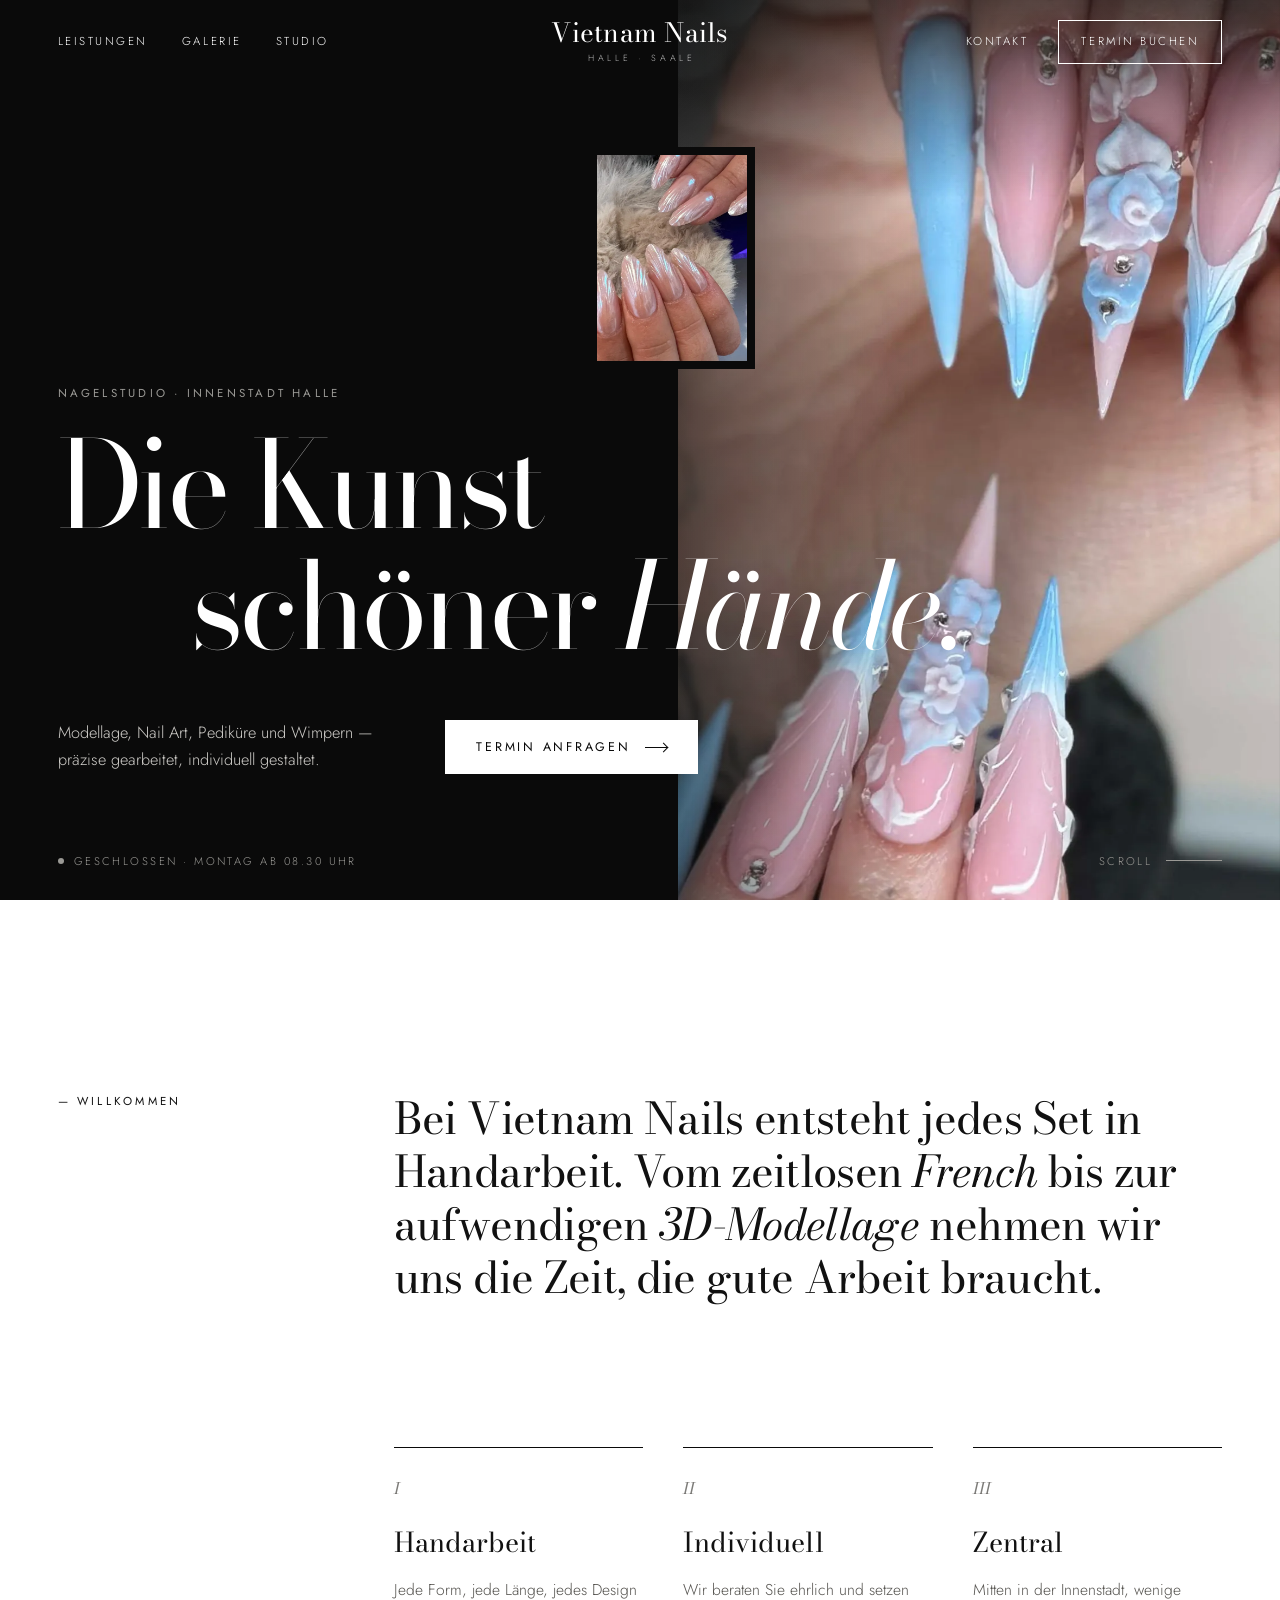
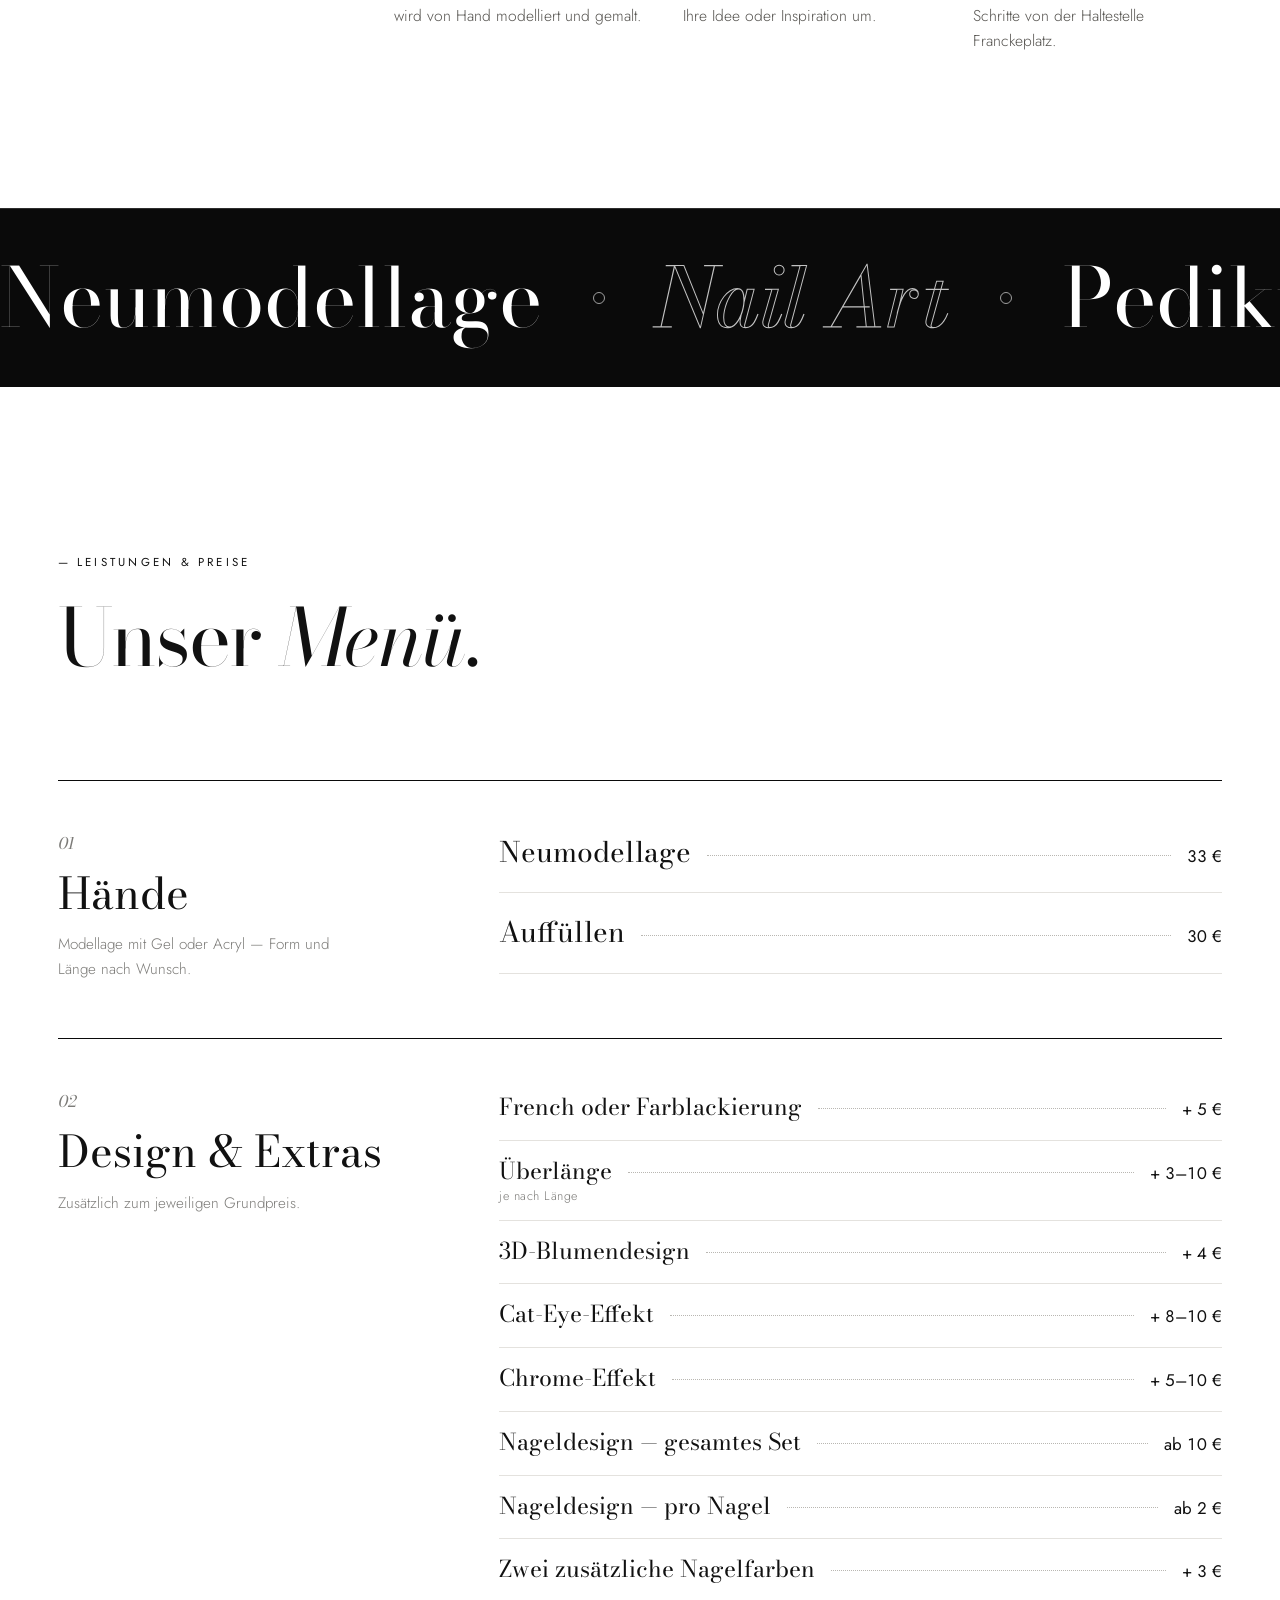
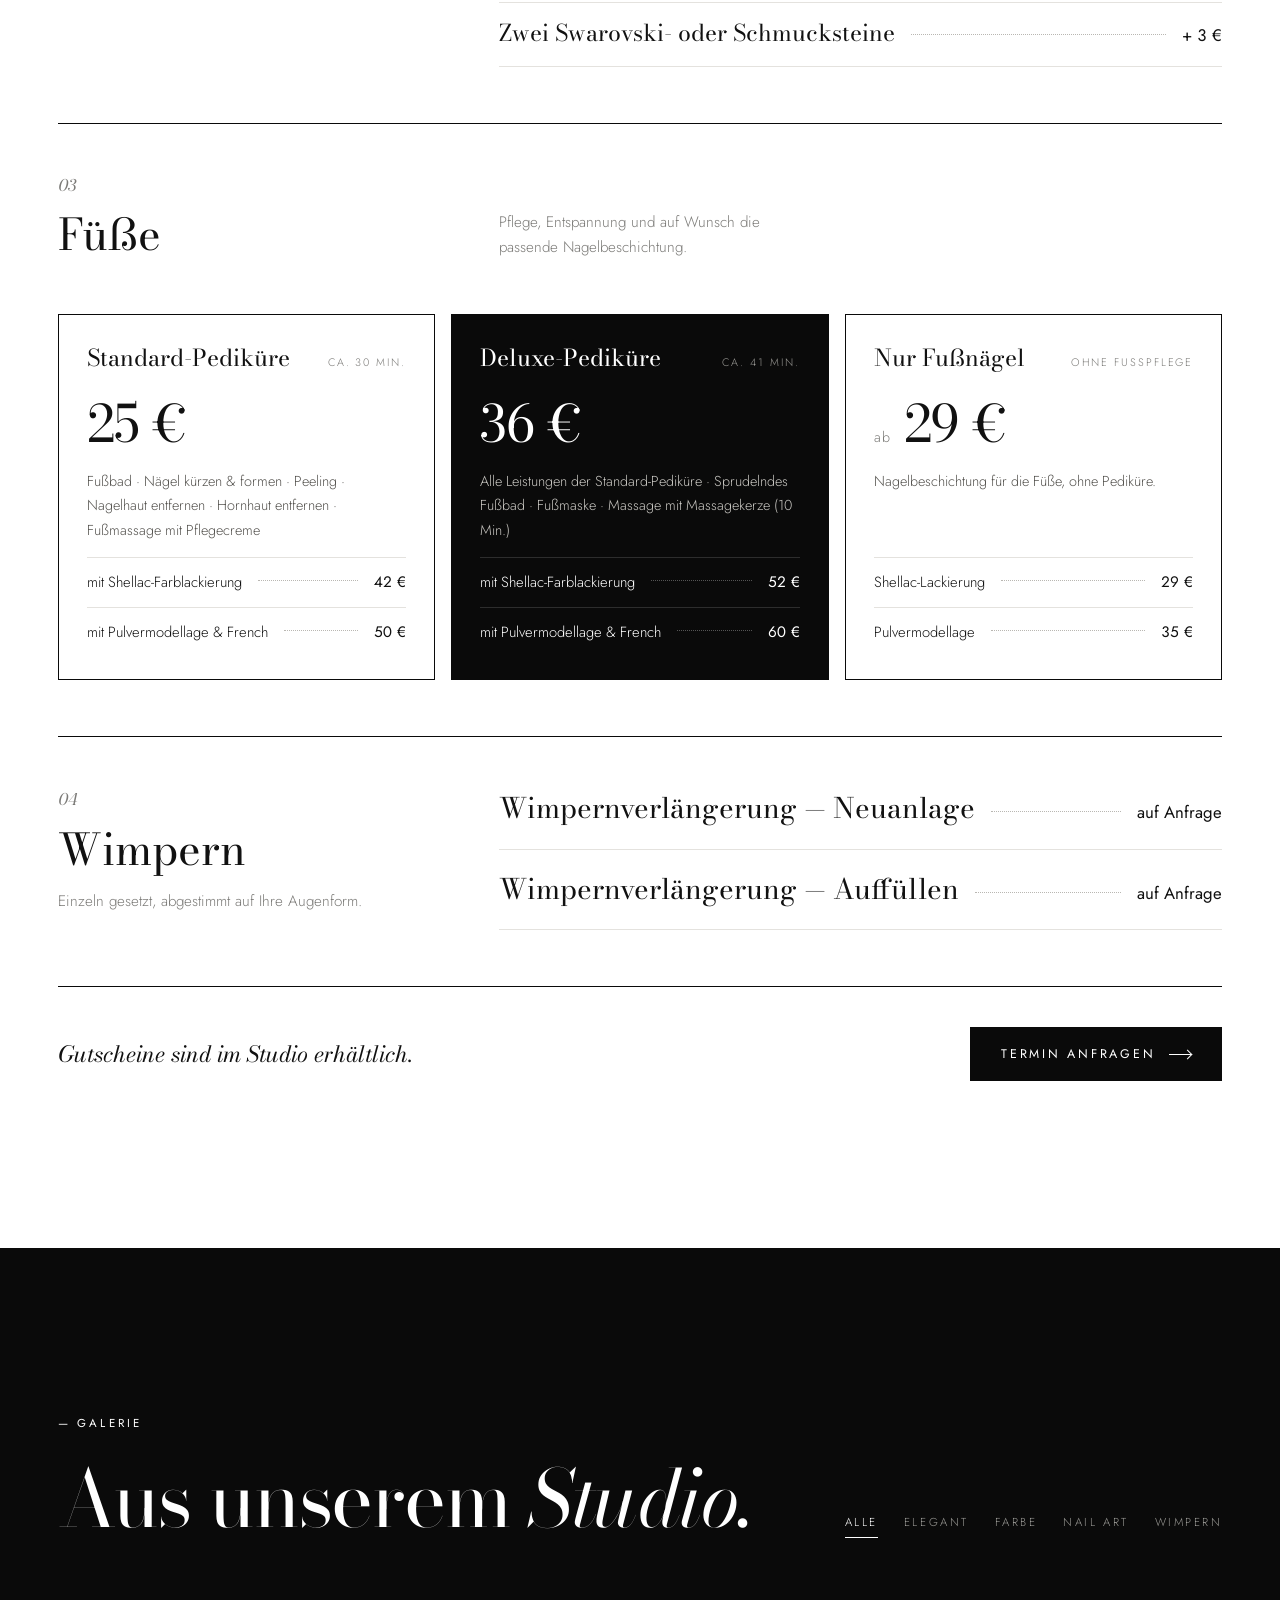
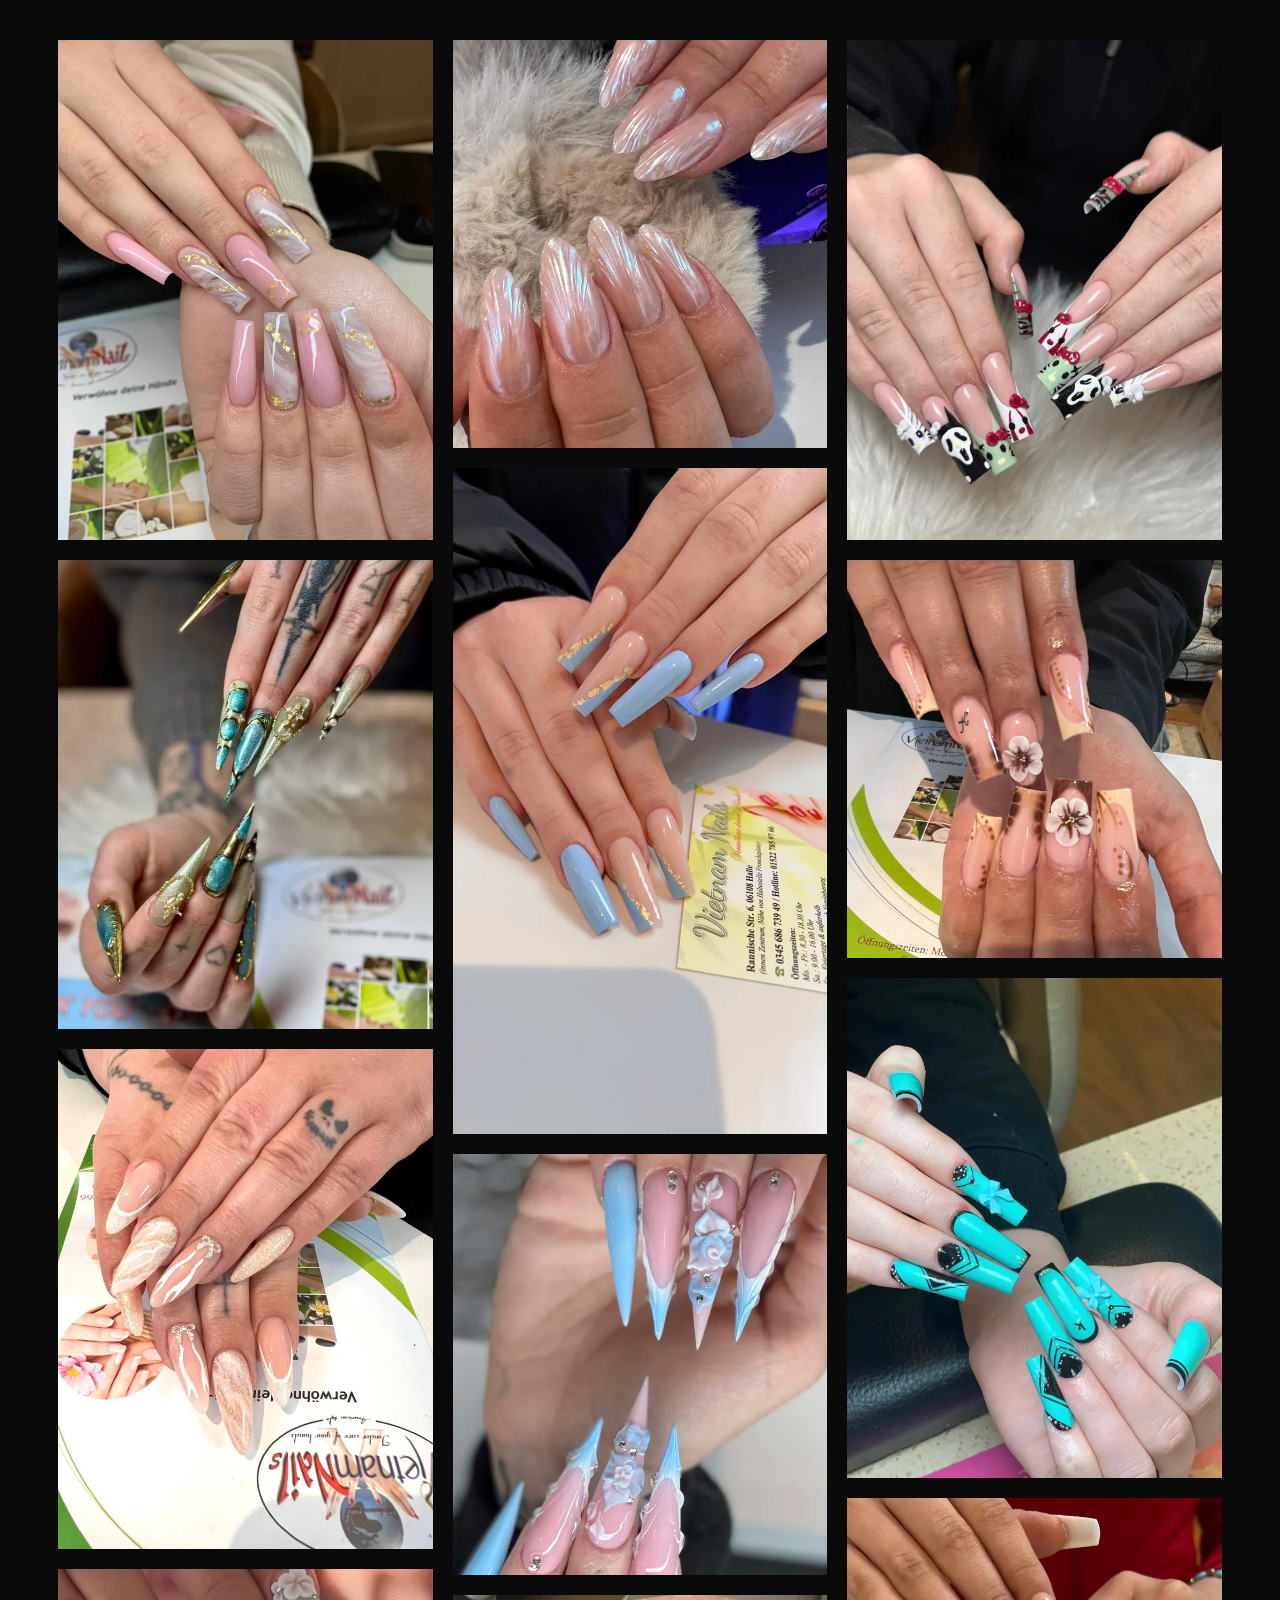
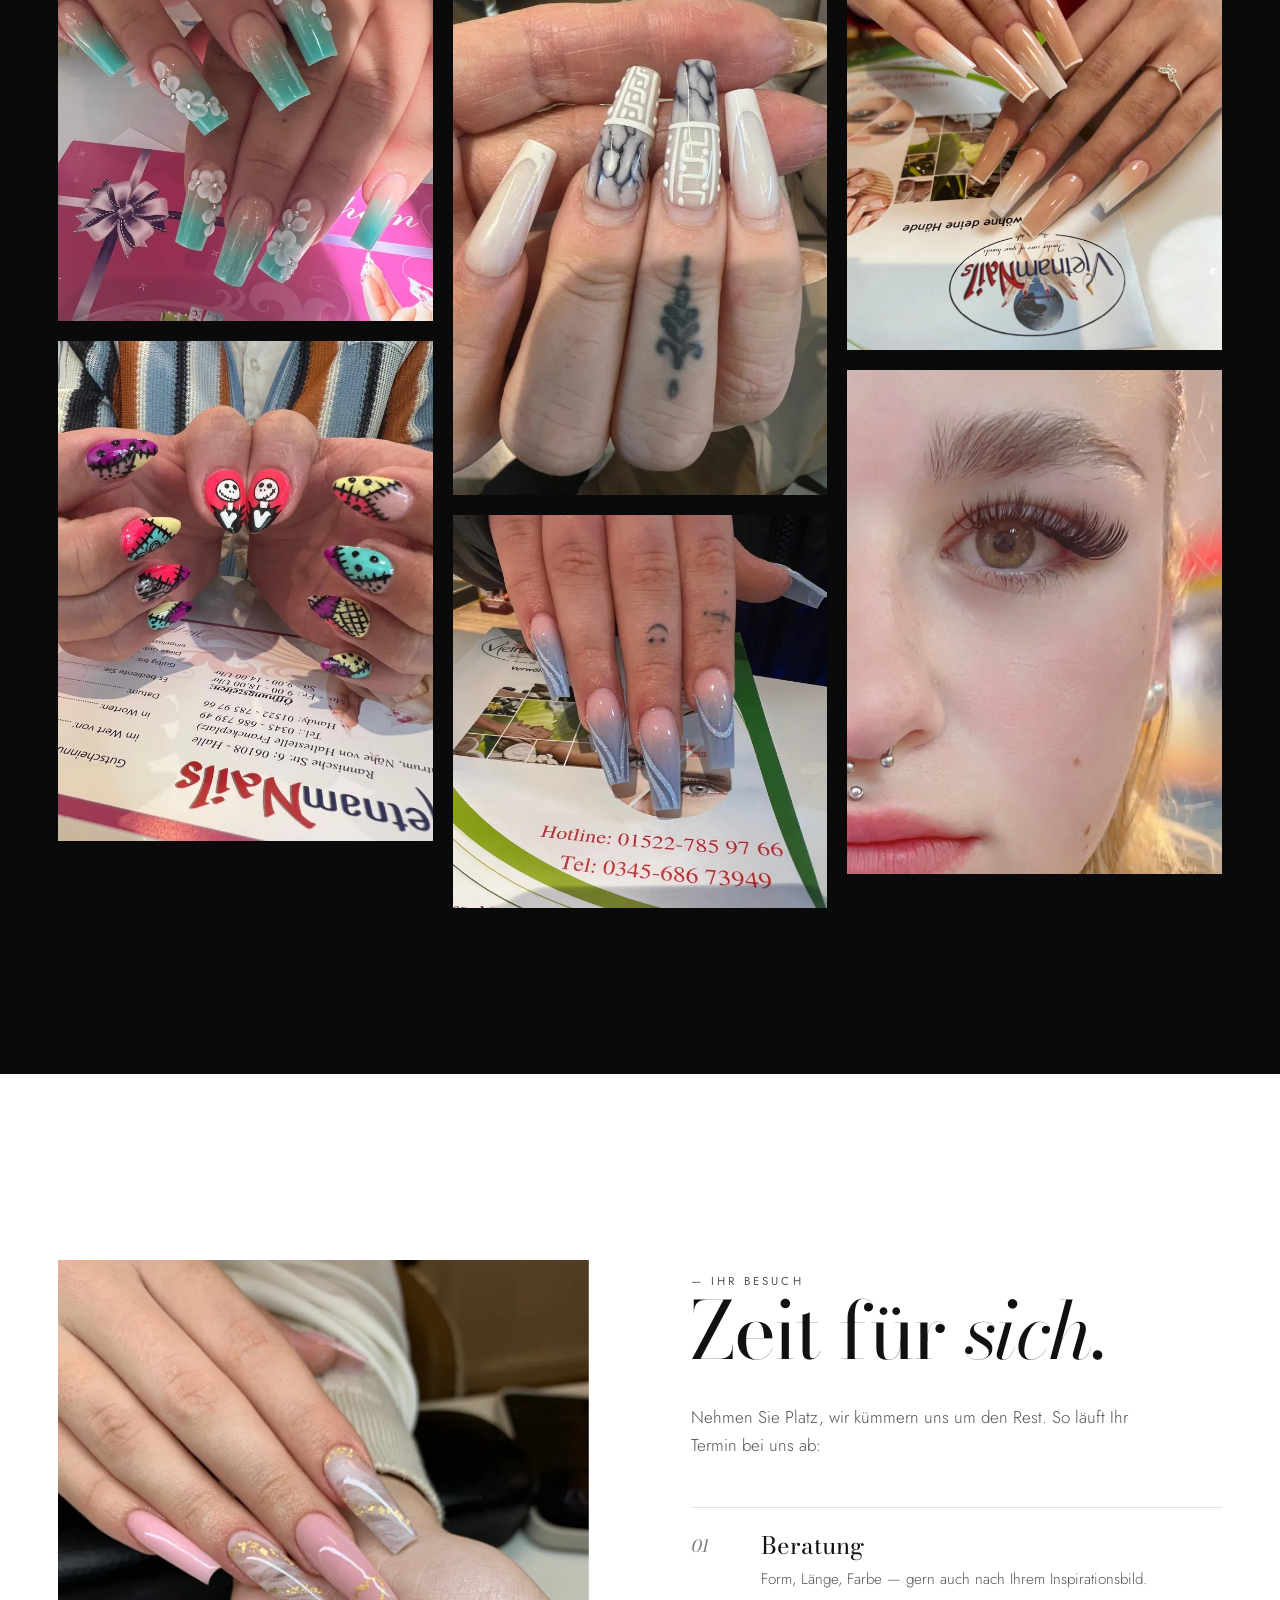
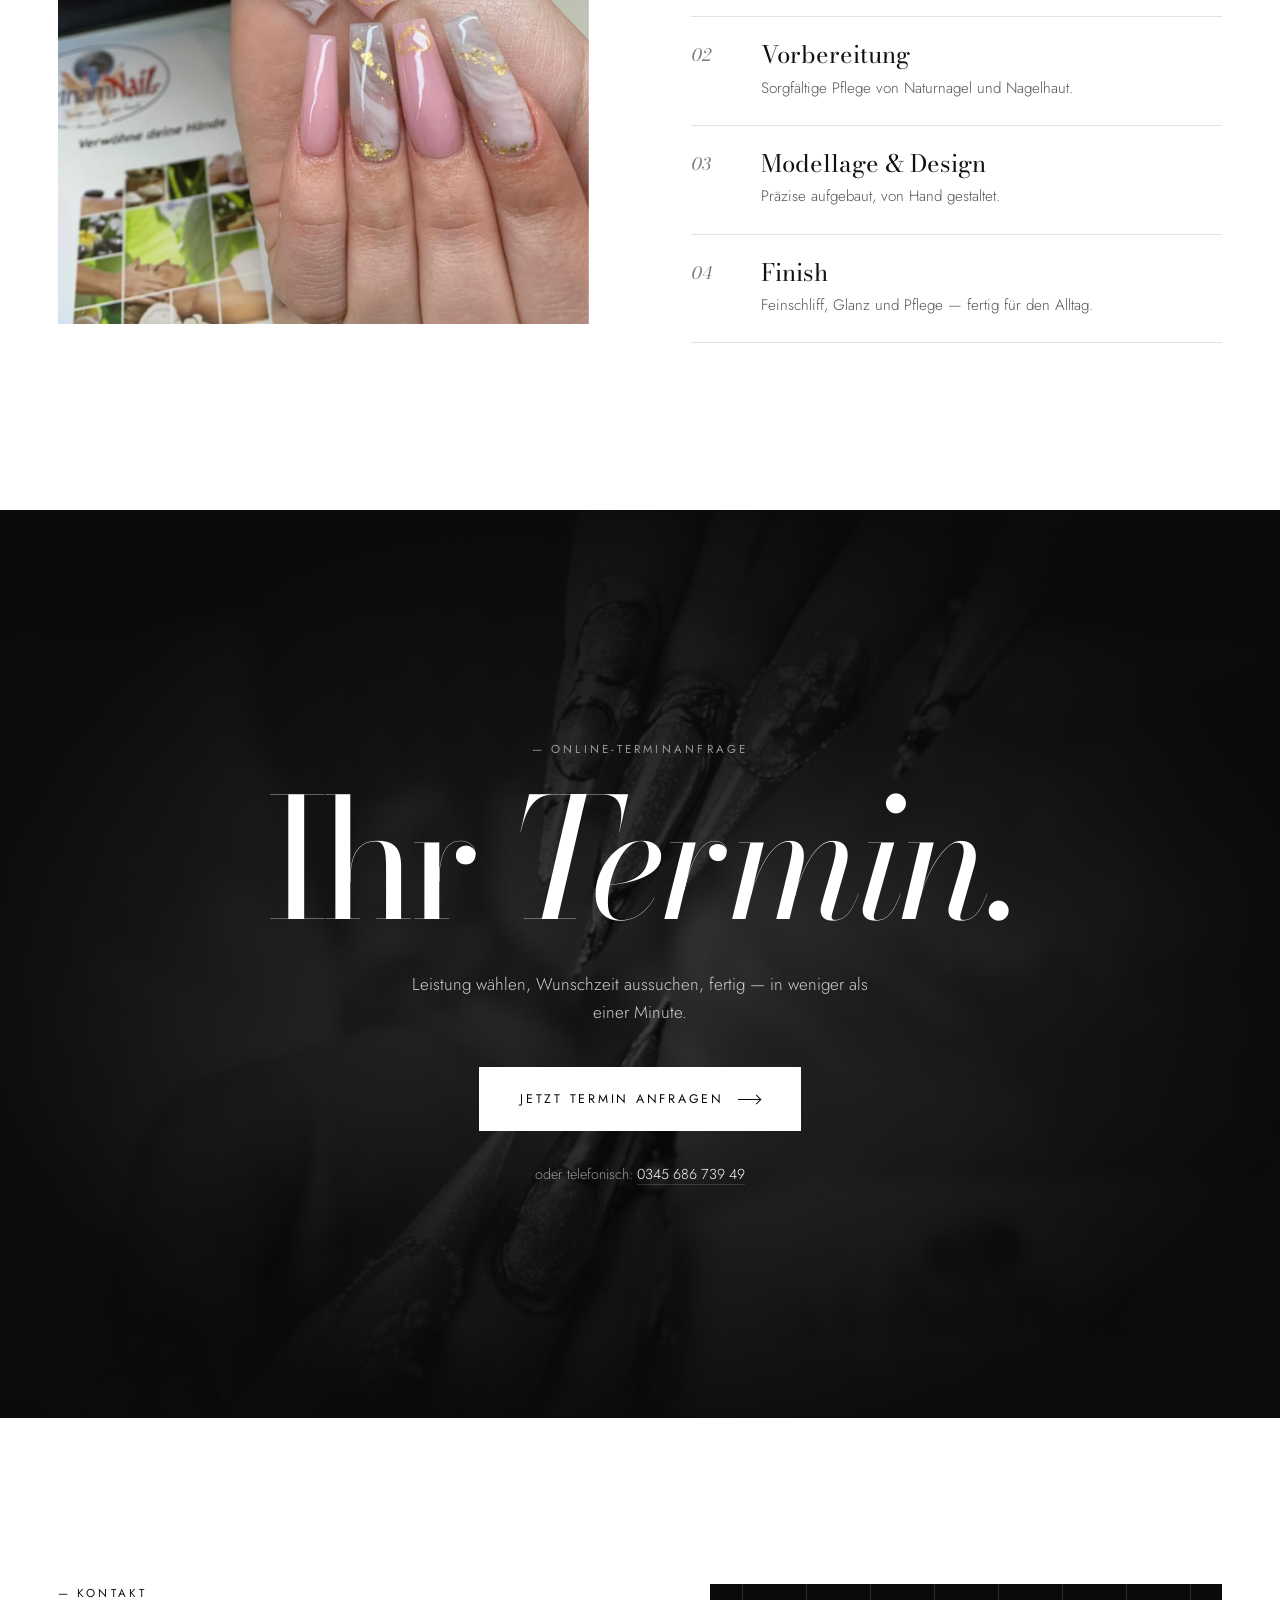
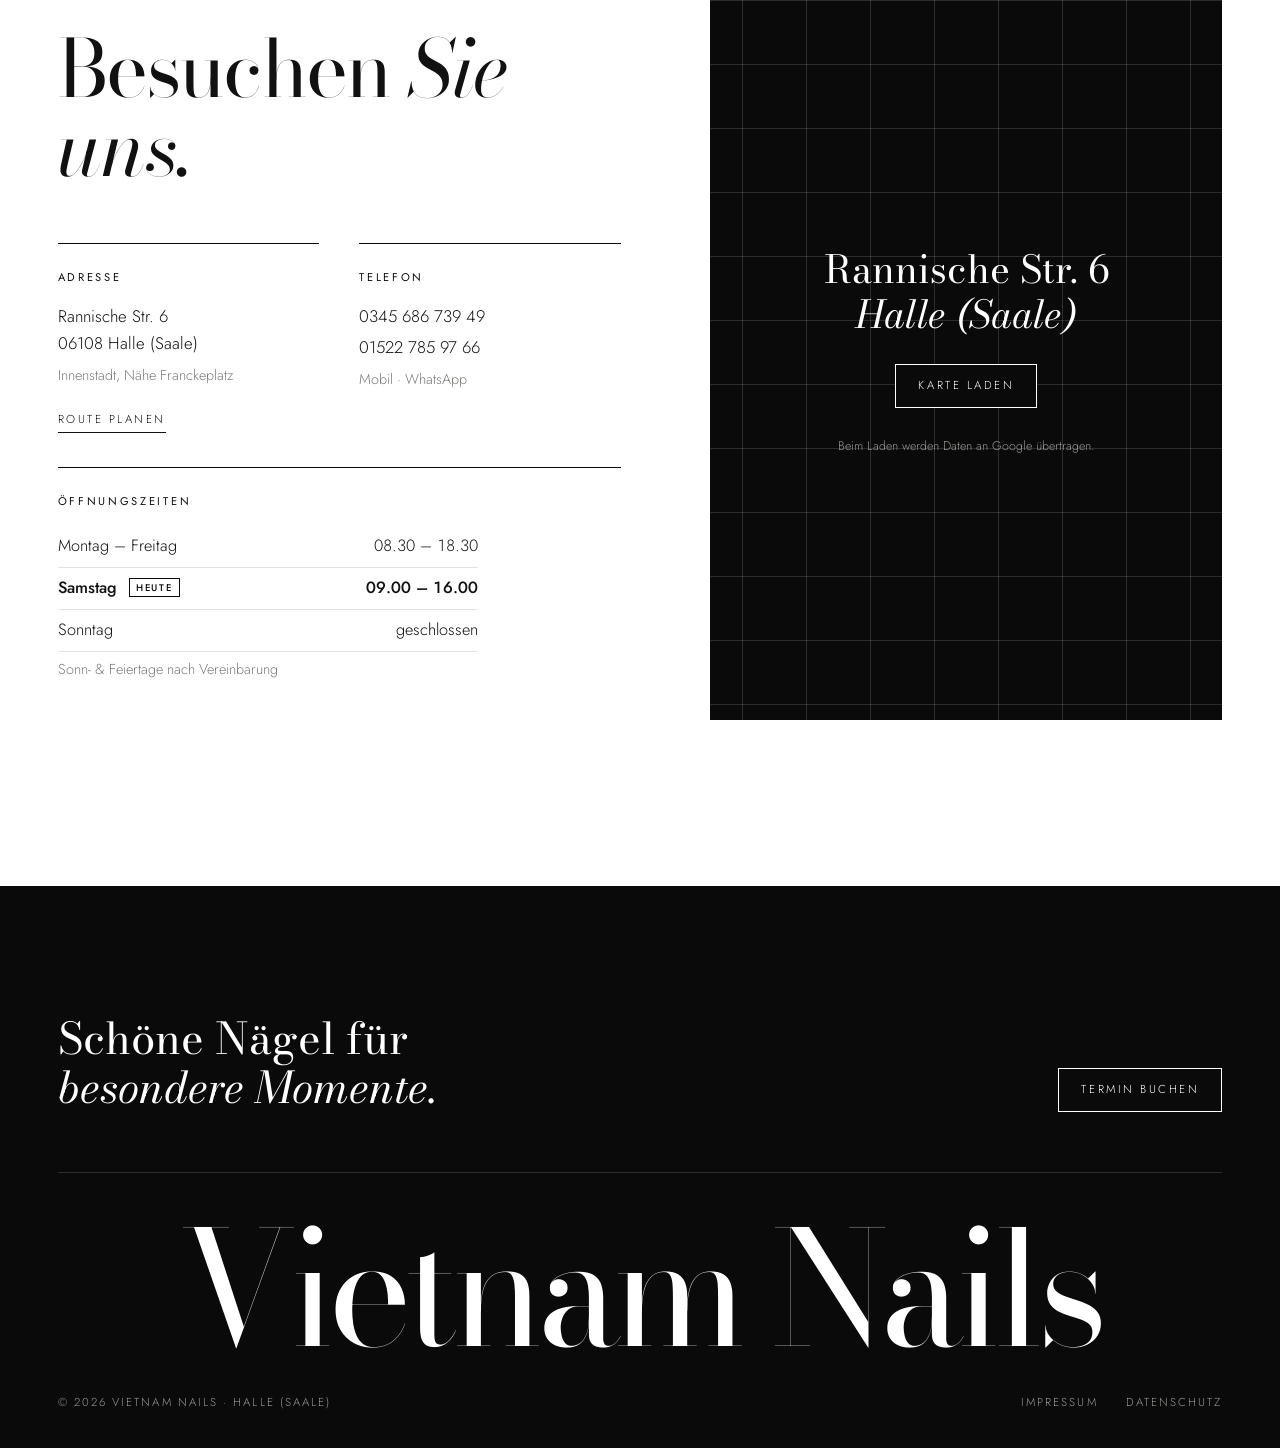
==== index.html @ d67168f1 "Neues Schwarz-Weiß-Design und Buchungssystem in vier Schritten - Editoriales Layout mit Bodoni Moda " ====
<!doctype html>
<html lang="de">
<head>
  <meta charset="utf-8">
  <meta name="viewport" content="width=device-width, initial-scale=1, viewport-fit=cover">
  <title>Vietnam Nails · Nagelstudio Halle (Saale)</title>
  <meta name="description" content="Nageldesign, Pediküre und Wimpern in der Innenstadt von Halle (Saale). Rannische Str. 6. Termin bequem online anfragen.">
  <meta name="theme-color" content="#0a0a0a">
  <link rel="icon" href="assets/img/favicon.svg" type="image/svg+xml">

  <meta property="og:type" content="website">
  <meta property="og:title" content="Vietnam Nails · Halle (Saale)">
  <meta property="og:description" content="Nageldesign, Pediküre & Wimpern in der Innenstadt von Halle. Termin online anfragen.">
  <meta property="og:image" content="assets/img/gallery/rosa-marmor-gold.webp">

  <link rel="preconnect" href="https://fonts.googleapis.com">
  <link rel="preconnect" href="https://fonts.gstatic.com" crossorigin>
  <link href="https://fonts.googleapis.com/css2?family=Bodoni+Moda:ital,opsz,wght@0,6..96,400;0,6..96,500;1,6..96,400;1,6..96,500&family=Jost:wght@300;400;500&display=swap" rel="stylesheet">
  <link rel="stylesheet" href="assets/css/style.css">
  <script>document.documentElement.classList.add("js")</script>

  <script type="application/ld+json">
  {
    "@context": "https://schema.org",
    "@type": "NailSalon",
    "name": "Vietnam Nails",
    "image": "assets/img/gallery/rosa-marmor-gold.webp",
    "telephone": "+49 345 68673949",
    "address": { "@type": "PostalAddress", "streetAddress": "Rannische Str. 6", "postalCode": "06108", "addressLocality": "Halle (Saale)", "addressCountry": "DE" },
    "openingHoursSpecification": [
      { "@type": "OpeningHoursSpecification", "dayOfWeek": ["Monday","Tuesday","Wednesday","Thursday","Friday"], "opens": "08:30", "closes": "18:30" },
      { "@type": "OpeningHoursSpecification", "dayOfWeek": "Saturday", "opens": "09:00", "closes": "16:00" }
    ],
    "priceRange": "€€"
  }
  </script>
</head>
<body>

<a class="skip" href="#main">Zum Inhalt springen</a>

<!-- ============ HEADER ============ -->
<header class="hd" data-header>
  <div class="hd-inner">
    <nav class="hd-nav hd-left" aria-label="Hauptnavigation">
      <a href="#leistungen">Leistungen</a>
      <a href="#galerie">Galerie</a>
      <a href="#studio">Studio</a>
    </nav>
    <a href="#top" class="logo" aria-label="Vietnam Nails – zum Seitenanfang">
      <span class="logo-main">Vietnam Nails</span>
      <span class="logo-sub">Halle · Saale</span>
    </a>
    <div class="hd-right">
      <a href="#kontakt" class="hd-link">Kontakt</a>
      <button class="btn-line" data-book>Termin buchen</button>
    </div>
    <button class="burger" aria-label="Menü öffnen" aria-expanded="false" aria-controls="menu" data-burger>
      <span></span><span></span>
    </button>
  </div>
</header>

<div class="menu" id="menu" data-menu hidden>
  <nav class="menu-nav" aria-label="Mobile Navigation">
    <a href="#leistungen"><small>01</small>Leistungen</a>
    <a href="#galerie"><small>02</small>Galerie</a>
    <a href="#studio"><small>03</small>Studio</a>
    <a href="#kontakt"><small>04</small>Kontakt</a>
  </nav>
  <div class="menu-foot">
    <button class="btn-solid btn-invert" data-book>Termin buchen</button>
    <p>Rannische Str. 6 · 06108 Halle<br><a href="tel:+4934568673949">0345 686 739 49</a></p>
  </div>
</div>

<main id="main">

  <!-- ============ HERO ============ -->
  <section class="hero" id="top" data-theme="dark">
    <div class="hero-img">
      <img src="assets/img/gallery/stiletto-blau-rosen.webp" alt="" width="1400" height="1572" fetchpriority="high">
    </div>
    <div class="hero-side">
      <img src="assets/img/gallery/perlmutt-chrome-sm.webp" alt="" width="700" height="761">
    </div>

    <div class="hero-content">
      <p class="kicker reveal">Nagelstudio · Innenstadt Halle</p>
      <h1 class="hero-title">
        <span class="line"><span>Die Kunst</span></span>
        <span class="line"><span>schöner <em>Hände.</em></span></span>
      </h1>
      <div class="hero-bottom reveal">
        <p>Modellage, Nail Art, Pediküre und Wimpern — präzise gearbeitet, individuell gestaltet.</p>
        <button class="btn-solid btn-invert" data-book>Termin anfragen <i class="arr" aria-hidden="true"></i></button>
      </div>
    </div>

    <div class="hero-meta">
      <span data-open-status>Rannische Str. 6</span>
      <span class="scroll-cue" aria-hidden="true">Scroll</span>
    </div>
  </section>

  <!-- ============ INTRO ============ -->
  <section class="intro" data-theme="light">
    <div class="wrap intro-grid">
      <p class="label reveal">— Willkommen</p>
      <p class="intro-text reveal">Bei Vietnam Nails entsteht jedes Set in Handarbeit. Vom zeitlosen <em>French</em> bis zur aufwendigen <em>3D-Modellage</em> nehmen wir uns die Zeit, die gute Arbeit braucht.</p>
      <ul class="pillars">
        <li class="reveal"><span>I</span><h3>Handarbeit</h3><p>Jede Form, jede Länge, jedes Design wird von Hand modelliert und gemalt.</p></li>
        <li class="reveal"><span>II</span><h3>Individuell</h3><p>Wir beraten Sie ehrlich und setzen Ihre Idee oder Inspiration um.</p></li>
        <li class="reveal"><span>III</span><h3>Zentral</h3><p>Mitten in der Innenstadt, wenige Schritte von der Haltestelle Franckeplatz.</p></li>
      </ul>
    </div>
  </section>

  <!-- ============ MARQUEE ============ -->
  <div class="marquee" data-theme="dark" aria-hidden="true">
    <div class="marquee-track">
      <span>Neumodellage</span><b></b><span><em>Nail Art</em></span><b></b><span>Pediküre</span><b></b><span><em>Chrome</em></span><b></b><span>Wimpern</span><b></b><span><em>Cat-Eye</em></span><b></b>
      <span>Neumodellage</span><b></b><span><em>Nail Art</em></span><b></b><span>Pediküre</span><b></b><span><em>Chrome</em></span><b></b><span>Wimpern</span><b></b><span><em>Cat-Eye</em></span><b></b>
    </div>
  </div>

  <!-- ============ LEISTUNGEN ============ -->
  <section class="sec" id="leistungen" data-theme="light">
    <div class="wrap">
      <header class="sec-head">
        <p class="label reveal">— Leistungen &amp; Preise</p>
        <h2 class="reveal">Unser <em>Menü.</em></h2>
      </header>

      <!-- Hände -->
      <div class="menu-block">
        <div class="menu-cat reveal">
          <span class="menu-num">01</span>
          <h3>Hände</h3>
          <p>Modellage mit Gel oder Acryl — Form und Länge nach Wunsch.</p>
        </div>
        <ul class="svc" data-hover-list>
          <li class="reveal" data-img="rosa-marmor-gold"><span class="svc-name">Neumodellage</span><span class="svc-dots"></span><span class="svc-price">33 €</span></li>
          <li class="reveal" data-img="nude-weiss-ombre"><span class="svc-name">Auffüllen</span><span class="svc-dots"></span><span class="svc-price">30 €</span></li>
        </ul>
      </div>

      <div class="menu-block">
        <div class="menu-cat reveal">
          <span class="menu-num">02</span>
          <h3>Design &amp; Extras</h3>
          <p>Zusätzlich zum jeweiligen Grundpreis.</p>
        </div>
        <ul class="svc svc-compact" data-hover-list>
          <li class="reveal" data-img="nude-glitzer-schleifen"><span class="svc-name">French oder Farblackierung</span><span class="svc-dots"></span><span class="svc-price">+ 5 €</span></li>
          <li class="reveal" data-img="hellblau-goldfolie"><span class="svc-name">Überlänge <small>je nach Länge</small></span><span class="svc-dots"></span><span class="svc-price">+ 3–10 €</span></li>
          <li class="reveal" data-img="tuerkis-3d-blumen"><span class="svc-name">3D-Blumendesign</span><span class="svc-dots"></span><span class="svc-price">+ 4 €</span></li>
          <li class="reveal" data-img="stiletto-tuerkis-gold"><span class="svc-name">Cat-Eye-Effekt</span><span class="svc-dots"></span><span class="svc-price">+ 8–10 €</span></li>
          <li class="reveal" data-img="perlmutt-chrome"><span class="svc-name">Chrome-Effekt</span><span class="svc-dots"></span><span class="svc-price">+ 5–10 €</span></li>
          <li class="reveal" data-img="halloween-patchwork"><span class="svc-name">Nageldesign — gesamtes Set</span><span class="svc-dots"></span><span class="svc-price">ab 10 €</span></li>
          <li class="reveal" data-img="nude-braun-blume"><span class="svc-name">Nageldesign — pro Nagel</span><span class="svc-dots"></span><span class="svc-price">ab 2 €</span></li>
          <li class="reveal" data-img="blau-ombre-glitzer"><span class="svc-name">Zwei zusätzliche Nagelfarben</span><span class="svc-dots"></span><span class="svc-price">+ 3 €</span></li>
          <li class="reveal" data-img="tuerkis-schwarz-schleifen"><span class="svc-name">Zwei Swarovski- oder Schmucksteine</span><span class="svc-dots"></span><span class="svc-price">+ 3 €</span></li>
        </ul>
      </div>

      <div class="menu-block menu-block-full">
        <div class="menu-cat reveal">
          <span class="menu-num">03</span>
          <h3>Füße</h3>
          <p>Pflege, Entspannung und auf Wunsch die passende Nagelbeschichtung.</p>
        </div>
        <div class="pedi">
          <article class="pedi-card reveal">
            <header><h4>Standard-Pediküre</h4><span>ca. 30 Min.</span></header>
            <p class="pedi-price">25 €</p>
            <p class="pedi-incl">Fußbad · Nägel kürzen &amp; formen · Peeling · Nagelhaut entfernen · Hornhaut entfernen · Fußmassage mit Pflegecreme</p>
            <ul class="svc svc-mini">
              <li><span class="svc-name">mit Shellac-Farblackierung</span><span class="svc-dots"></span><span class="svc-price">42 €</span></li>
              <li><span class="svc-name">mit Pulvermodellage &amp; French</span><span class="svc-dots"></span><span class="svc-price">50 €</span></li>
            </ul>
          </article>
          <article class="pedi-card pedi-card-dark reveal">
            <header><h4>Deluxe-Pediküre</h4><span>ca. 41 Min.</span></header>
            <p class="pedi-price">36 €</p>
            <p class="pedi-incl">Alle Leistungen der Standard-Pediküre · Sprudelndes Fußbad · Fußmaske · Massage mit Massagekerze (10 Min.)</p>
            <ul class="svc svc-mini">
              <li><span class="svc-name">mit Shellac-Farblackierung</span><span class="svc-dots"></span><span class="svc-price">52 €</span></li>
              <li><span class="svc-name">mit Pulvermodellage &amp; French</span><span class="svc-dots"></span><span class="svc-price">60 €</span></li>
            </ul>
          </article>
          <article class="pedi-card reveal">
            <header><h4>Nur Fußnägel</h4><span>ohne Fußpflege</span></header>
            <p class="pedi-price"><small>ab</small> 29 €</p>
            <p class="pedi-incl">Nagelbeschichtung für die Füße, ohne Pediküre.</p>
            <ul class="svc svc-mini">
              <li><span class="svc-name">Shellac-Lackierung</span><span class="svc-dots"></span><span class="svc-price">29 €</span></li>
              <li><span class="svc-name">Pulvermodellage</span><span class="svc-dots"></span><span class="svc-price">35 €</span></li>
            </ul>
          </article>
        </div>
      </div>

      <div class="menu-block">
        <div class="menu-cat reveal">
          <span class="menu-num">04</span>
          <h3>Wimpern</h3>
          <p>Einzeln gesetzt, abgestimmt auf Ihre Augenform.</p>
        </div>
        <ul class="svc" data-hover-list>
          <li class="reveal" data-img="wimpern"><span class="svc-name">Wimpernverlängerung — Neuanlage</span><span class="svc-dots"></span><span class="svc-price">auf Anfrage</span></li>
          <li class="reveal" data-img="wimpern"><span class="svc-name">Wimpernverlängerung — Auffüllen</span><span class="svc-dots"></span><span class="svc-price">auf Anfrage</span></li>
        </ul>
      </div>

      <div class="menu-cta reveal">
        <p>Gutscheine sind im Studio erhältlich.</p>
        <button class="btn-solid" data-book>Termin anfragen <i class="arr" aria-hidden="true"></i></button>
      </div>
    </div>
    <div class="hover-img" data-hover-img aria-hidden="true"><img alt=""></div>
  </section>

  <!-- ============ GALERIE ============ -->
  <section class="sec sec-dark" id="galerie" data-theme="dark">
    <div class="wrap">
      <header class="sec-head sec-head-split">
        <div>
          <p class="label reveal">— Galerie</p>
          <h2 class="reveal">Aus unserem <em>Studio.</em></h2>
        </div>
        <div class="filters reveal" role="group" aria-label="Galerie filtern">
          <button class="is-active" data-filter="all">Alle</button>
          <button data-filter="elegant">Elegant</button>
          <button data-filter="color">Farbe</button>
          <button data-filter="art">Nail Art</button>
          <button data-filter="lash">Wimpern</button>
        </div>
      </header>
      <div class="gallery" data-gallery></div>
    </div>
  </section>

  <!-- ============ STUDIO ============ -->
  <section class="sec" id="studio" data-theme="light">
    <div class="wrap studio">
      <figure class="studio-img reveal-img">
        <img src="assets/img/gallery/rosa-marmor-gold.webp" alt="Rosa Nägel mit Marmor und Blattgold" loading="lazy" width="1200" height="1600">
      </figure>
      <div class="studio-copy">
        <p class="label reveal">— Ihr Besuch</p>
        <h2 class="reveal">Zeit für <em>sich.</em></h2>
        <p class="reveal">Nehmen Sie Platz, wir kümmern uns um den Rest. So läuft Ihr Termin bei uns ab:</p>
        <ol class="process">
          <li class="reveal"><span>01</span><div><h3>Beratung</h3><p>Form, Länge, Farbe — gern auch nach Ihrem Inspirationsbild.</p></div></li>
          <li class="reveal"><span>02</span><div><h3>Vorbereitung</h3><p>Sorgfältige Pflege von Naturnagel und Nagelhaut.</p></div></li>
          <li class="reveal"><span>03</span><div><h3>Modellage &amp; Design</h3><p>Präzise aufgebaut, von Hand gestaltet.</p></div></li>
          <li class="reveal"><span>04</span><div><h3>Finish</h3><p>Feinschliff, Glanz und Pflege — fertig für den Alltag.</p></div></li>
        </ol>
      </div>
    </div>
  </section>

  <!-- ============ BOOKING CTA ============ -->
  <section class="cta" id="termin" data-theme="dark">
    <div class="cta-bg"><img src="assets/img/gallery/stiletto-tuerkis-gold.webp" alt="" loading="lazy" width="1080" height="1350"></div>
    <div class="wrap cta-inner">
      <p class="label reveal">— Online-Terminanfrage</p>
      <h2 class="cta-title reveal">Ihr <em>Termin.</em></h2>
      <p class="reveal">Leistung wählen, Wunschzeit aussuchen, fertig — in weniger als einer Minute.</p>
      <button class="btn-solid btn-invert btn-lg reveal" data-book>Jetzt Termin anfragen <i class="arr" aria-hidden="true"></i></button>
      <p class="cta-alt reveal">oder telefonisch: <a href="tel:+4934568673949">0345 686 739 49</a></p>
    </div>
  </section>

  <!-- ============ KONTAKT ============ -->
  <section class="sec" id="kontakt" data-theme="light">
    <div class="wrap contact">
      <div>
        <header class="sec-head">
          <p class="label reveal">— Kontakt</p>
          <h2 class="reveal">Besuchen <em>Sie uns.</em></h2>
        </header>
        <div class="c-grid">
          <div class="c-item reveal">
            <h3>Adresse</h3>
            <p>Rannische Str. 6<br>06108 Halle (Saale)</p>
            <p class="dim">Innenstadt, Nähe Franckeplatz</p>
            <a class="ulink" href="https://maps.app.goo.gl/wQZEiNsJ5wFjue3s9" target="_blank" rel="noopener">Route planen</a>
          </div>
          <div class="c-item reveal">
            <h3>Telefon</h3>
            <p><a href="tel:+4934568673949">0345 686 739 49</a></p>
            <p><a href="tel:+4915227859766">01522 785 97 66</a></p>
            <p class="dim">Mobil · WhatsApp</p>
          </div>
          <div class="c-item c-item-wide reveal">
            <h3>Öffnungszeiten</h3>
            <table class="hours" data-hours></table>
            <p class="dim">Sonn- &amp; Feiertage nach Vereinbarung</p>
          </div>
        </div>
      </div>
      <div class="map reveal" data-map>
        <div class="map-ph">
          <p class="map-addr">Rannische Str. 6<br><em>Halle (Saale)</em></p>
          <button class="btn-line btn-line-dark" data-map-load>Karte laden</button>
          <p class="map-note">Beim Laden werden Daten an Google übertragen.</p>
        </div>
      </div>
    </div>
  </section>
</main>

<!-- ============ FOOTER ============ -->
<footer class="ft" data-theme="dark">
  <div class="wrap">
    <div class="ft-top">
      <p class="ft-claim">Schöne Nägel für<br><em>besondere Momente.</em></p>
      <button class="btn-line" data-book>Termin buchen</button>
    </div>
    <p class="ft-word" aria-hidden="true">Vietnam Nails</p>
    <div class="ft-bottom">
      <span>&copy; <span data-year></span> Vietnam Nails · Halle (Saale)</span>
      <nav aria-label="Rechtliches"><a href="impressum.html">Impressum</a><a href="datenschutz.html">Datenschutz</a></nav>
    </div>
  </div>
</footer>

<button class="fab" data-book aria-label="Termin buchen">Termin buchen</button>

<!-- ============ LIGHTBOX ============ -->
<div class="lb" data-lb role="dialog" aria-modal="true" aria-label="Bildansicht" hidden>
  <button class="lb-x" data-lb-close aria-label="Schließen"></button>
  <button class="lb-nav lb-prev" data-lb-prev aria-label="Vorheriges Bild"></button>
  <figure><img alt="" data-lb-img><figcaption data-lb-cap></figcaption></figure>
  <button class="lb-nav lb-next" data-lb-next aria-label="Nächstes Bild"></button>
  <p class="lb-count" data-lb-count></p>
</div>

<!-- ============ BOOKING ============ -->
<div class="bk" data-bk role="dialog" aria-modal="true" aria-labelledby="bk-title" hidden>
  <div class="bk-bar">
    <span class="bk-logo">Vietnam Nails</span>
    <div class="bk-progress" aria-hidden="true"><span data-bk-progress></span></div>
    <span class="bk-stepinfo" data-bk-stepinfo></span>
    <button class="bk-x" data-bk-close aria-label="Buchung schließen"></button>
  </div>

  <div class="bk-body">
    <div class="bk-main" data-bk-main>
      <!-- STEP 1 -->
      <section class="bk-step" data-bk-step="1">
        <p class="label">Schritt 1 von 4</p>
        <h2 id="bk-title" class="bk-h">Was dürfen wir <em>für Sie tun?</em></h2>
        <p class="bk-lead">Pro Bereich eine Leistung — Hände und Füße lassen sich kombinieren.</p>
        <div class="bk-tabs" role="tablist" data-bk-tabs></div>
        <div class="bk-services" data-bk-services></div>
        <div class="bk-extras" data-bk-extras hidden>
          <h3 class="bk-sub">Design &amp; Extras <span>optional</span></h3>
          <div class="bk-extra-grid" data-bk-extra-grid></div>
        </div>
      </section>

      <!-- STEP 2 -->
      <section class="bk-step" data-bk-step="2" hidden>
        <p class="label">Schritt 2 von 4</p>
        <h2 class="bk-h">Wann passt es <em>Ihnen?</em></h2>
        <p class="bk-lead">Wählen Sie Ihren Wunschtermin. Wir bestätigen ihn kurzfristig.</p>
        <div class="cal">
          <div class="cal-head">
            <button class="cal-nav" data-cal-prev aria-label="Vorheriger Monat"></button>
            <p class="cal-month" data-cal-month aria-live="polite"></p>
            <button class="cal-nav cal-nav-next" data-cal-next aria-label="Nächster Monat"></button>
          </div>
          <div class="cal-dow"><span>Mo</span><span>Di</span><span>Mi</span><span>Do</span><span>Fr</span><span>Sa</span><span>So</span></div>
          <div class="cal-grid" data-cal-grid></div>
        </div>
        <div class="slots" data-slots></div>
      </section>

      <!-- STEP 3 -->
      <section class="bk-step" data-bk-step="3" hidden>
        <p class="label">Schritt 3 von 4</p>
        <h2 class="bk-h">Ihre <em>Angaben.</em></h2>
        <p class="bk-lead">Damit wir Ihren Termin bestätigen können.</p>
        <form class="bk-form" data-bk-form novalidate>
          <div class="fl">
            <input id="f-name" name="name" type="text" autocomplete="name" placeholder=" " required>
            <label for="f-name">Vor- und Nachname</label>
          </div>
          <div class="fl">
            <input id="f-phone" name="phone" type="tel" autocomplete="tel" inputmode="tel" placeholder=" " required>
            <label for="f-phone">Telefon / WhatsApp</label>
          </div>
          <div class="fl fl-area">
            <textarea id="f-note" name="note" rows="3" placeholder=" "></textarea>
            <label for="f-note">Wunsch, Form oder Inspiration <span>(optional)</span></label>
          </div>
          <fieldset class="bk-radio">
            <legend>Waren Sie schon bei uns?</legend>
            <label><input type="radio" name="visit" value="Neukundin/Neukunde" checked><span>Erster Besuch</span></label>
            <label><input type="radio" name="visit" value="Stammkundin/Stammkunde"><span>Ich war schon da</span></label>
          </fieldset>
          <label class="bk-consent">
            <input type="checkbox" name="consent" required>
            <span>Ich bin einverstanden, dass meine Angaben zur Bearbeitung der Terminanfrage verwendet werden (<a href="datenschutz.html" target="_blank">Datenschutz</a>).</span>
          </label>
        </form>
      </section>

      <!-- STEP 4 -->
      <section class="bk-step" data-bk-step="4" hidden>
        <p class="label">Schritt 4 von 4</p>
        <h2 class="bk-h">Alles <em>richtig?</em></h2>
        <p class="bk-lead">Prüfen Sie Ihre Anfrage. Mit dem Absenden öffnet sich WhatsApp mit Ihrer fertigen Nachricht.</p>
        <div class="review" data-review></div>
      </section>

      <!-- DONE -->
      <section class="bk-step bk-done" data-bk-step="5" hidden>
        <div class="done-mark" aria-hidden="true"></div>
        <p class="label">Anfrage vorbereitet</p>
        <h2 class="bk-h">Danke, <em data-done-name></em></h2>
        <p class="bk-lead">Bitte senden Sie die Nachricht in WhatsApp ab. Sobald wir Ihren Termin bestätigt haben, melden wir uns bei Ihnen.</p>
        <div class="done-card" data-done-card></div>
        <div class="done-actions">
          <button class="btn-solid" data-done-wa>WhatsApp erneut öffnen</button>
          <button class="btn-line btn-line-dark" data-done-ics>In Kalender eintragen</button>
        </div>
        <p class="done-note">Kein WhatsApp? Rufen Sie uns an: <a href="tel:+4934568673949">0345 686 739 49</a></p>
      </section>
    </div>

    <aside class="bk-aside" data-bk-aside>
      <div class="sum">
        <p class="sum-label">Ihre Auswahl</p>
        <div class="sum-items" data-sum-items><p class="sum-empty">Noch keine Leistung gewählt.</p></div>
        <div class="sum-when" data-sum-when></div>
        <div class="sum-total"><span>Gesamt</span><b data-sum-total>—</b></div>
        <p class="sum-hint">Endpreis je nach Design und Aufwand.</p>
      </div>
    </aside>
  </div>

  <div class="bk-foot">
    <button class="bk-back" data-bk-back>Zurück</button>
    <button class="bk-sumtoggle" data-bk-sumtoggle aria-expanded="false"><span data-bk-mini>—</span></button>
    <p class="bk-err" data-bk-err role="alert"></p>
    <button class="btn-solid bk-next" data-bk-next>Weiter</button>
  </div>
</div>

<script src="assets/js/main.js" defer></script>
</body>
</html>
---- assets/css/style.css ----
/* ==========================================================================
   Vietnam Nails · Halle (Saale)
   ========================================================================== */

:root {
  --black: #0a0a0a;
  --ink: #111111;
  --white: #ffffff;
  --paper: #f8f7f5;
  --line: #e4e2de;
  --line-strong: #111111;
  --mute: #7c7b78;
  --mute-dark: #9a9995;
  --line-dark: rgba(255, 255, 255, .14);

  --serif: "Bodoni Moda", "Didot", "Bodoni 72", Georgia, serif;
  --sans: "Jost", "Futura", system-ui, -apple-system, "Segoe UI", sans-serif;

  --wrap: 1320px;
  --gutter: clamp(16px, 4.5vw, 64px);
  --hd: 84px;
  --ease: cubic-bezier(.22, .8, .2, 1);
  --ease-io: cubic-bezier(.7, 0, .2, 1);
}

*, *::before, *::after { box-sizing: border-box; }
[hidden] { display: none !important; }

html { -webkit-text-size-adjust: 100%; scroll-behavior: smooth; scroll-padding-top: var(--hd); }

body {
  margin: 0;
  background: var(--white);
  color: var(--ink);
  font-family: var(--sans);
  font-weight: 300;
  font-size: 17px;
  line-height: 1.65;
  -webkit-font-smoothing: antialiased;
  -moz-osx-font-smoothing: grayscale;
  overflow-x: hidden;
  font-optical-sizing: none;
}
@media (min-width: 901px) {
  .hero-title, .cta-title, .ft-word, .marquee-track, h2 { font-optical-sizing: auto; }
  .bk-h { font-optical-sizing: none; }
}
body.is-locked { overflow: hidden; }

img { display: block; max-width: 100%; height: auto; }
a { color: inherit; }
button { font: inherit; color: inherit; background: none; border: 0; padding: 0; cursor: pointer; }
figure { margin: 0; }
ul, ol { list-style: none; margin: 0; padding: 0; }
p { margin: 0 0 1em; }
h1, h2, h3, h4 { margin: 0; font-weight: 400; }
em { font-style: italic; }
table { border-collapse: collapse; }

::selection { background: var(--black); color: var(--white); }
:focus-visible { outline: 1px solid currentColor; outline-offset: 4px; }

.wrap { max-width: var(--wrap); margin: 0 auto; padding: 0 var(--gutter); }
.skip { position: absolute; left: -9999px; top: 8px; z-index: 999; background: var(--black); color: var(--white); padding: 10px 16px; }
.skip:focus { left: 8px; }

/* Type ------------------------------------------------------------------ */
.label, .kicker {
  font-family: var(--sans);
  font-size: .72rem;
  font-weight: 400;
  letter-spacing: .28em;
  text-transform: uppercase;
  margin: 0 0 1.6rem;
}
.dim { color: var(--mute); }

h2 {
  font-family: var(--serif);
  font-size: clamp(2.6rem, 6.2vw, 5.6rem);
  line-height: 1;
  letter-spacing: -.02em;
}
h2 em, h1 em { font-weight: 400; }

/* Buttons --------------------------------------------------------------- */
.btn-solid {
  display: inline-flex; align-items: center; justify-content: center; gap: 14px;
  min-height: 54px; padding: 0 30px;
  background: var(--black); color: var(--white);
  font-size: .78rem; font-weight: 400; letter-spacing: .22em; text-transform: uppercase;
  border: 1px solid var(--black);
  transition: background .35s var(--ease), color .35s var(--ease), border-color .35s var(--ease);
  white-space: nowrap;
}
.btn-invert { background: var(--white); color: var(--black); border-color: var(--white); }
@media (hover: hover) {
  .btn-solid:hover { background: transparent; color: var(--black); }
  .btn-invert:hover { background: transparent; color: var(--white); }
}
.btn-lg { min-height: 64px; padding: 0 40px; }

.btn-line {
  display: inline-flex; align-items: center; justify-content: center;
  min-height: 44px; padding: 0 22px;
  border: 1px solid currentColor;
  font-size: .72rem; letter-spacing: .22em; text-transform: uppercase;
  transition: background .3s, color .3s;
  white-space: nowrap;
}
[data-mode="dark"] .btn-line:hover, .ft .btn-line:hover { background: var(--white); color: var(--black); }
[data-mode="light"] .btn-line:hover, .btn-line-dark:hover { background: var(--black); color: var(--white); }
.btn-line-dark { color: var(--black); }

.arr { display: inline-block; width: 22px; height: 1px; background: currentColor; position: relative; transition: width .35s var(--ease); }
.arr::after { content: ""; position: absolute; right: 0; top: -3px; width: 7px; height: 7px; border-top: 1px solid currentColor; border-right: 1px solid currentColor; transform: rotate(45deg); }
@media (hover: hover) { .btn-solid:hover .arr { width: 32px; } }

.ulink { display: inline-block; font-size: .72rem; letter-spacing: .22em; text-transform: uppercase; text-decoration: none; padding-bottom: 4px; background: linear-gradient(currentColor, currentColor) 0 100% / 100% 1px no-repeat; transition: background-size .4s var(--ease); }
.ulink:hover { background-size: 0 1px; background-position: 100% 100%; }

/* Header ---------------------------------------------------------------- */
.hd {
  position: fixed; inset: 0 0 auto 0; z-index: 100;
  height: var(--hd);
  color: var(--white);
  transition: background .4s var(--ease), color .4s var(--ease), height .4s var(--ease), border-color .4s;
  border-bottom: 1px solid transparent;
}
.hd[data-mode="light"] { color: var(--black); }
.hd.is-solid[data-mode="light"] { background: var(--white); border-bottom-color: var(--line); }
.hd.is-solid[data-mode="dark"] { background: var(--black); border-bottom-color: var(--line-dark); }
.hd.is-solid { --hd: 68px; height: 68px; }

.hd-inner { height: 100%; max-width: var(--wrap); margin: 0 auto; padding: 0 var(--gutter); display: grid; grid-template-columns: 1fr auto 1fr; align-items: center; gap: 24px; }
.hd-nav { display: flex; gap: 34px; }
.hd-nav a, .hd-link { font-size: .72rem; letter-spacing: .22em; text-transform: uppercase; text-decoration: none; position: relative; padding: 6px 0; }
.hd-nav a::after, .hd-link::after { content: ""; position: absolute; left: 0; bottom: 0; height: 1px; width: 100%; background: currentColor; transform: scaleX(0); transform-origin: right; transition: transform .4s var(--ease); }
.hd-nav a:hover::after, .hd-link:hover::after { transform: scaleX(1); transform-origin: left; }
.hd-right { display: flex; align-items: center; justify-content: flex-end; gap: 30px; }

.logo { text-decoration: none; text-align: center; line-height: 1; display: flex; flex-direction: column; align-items: center; }
.logo-main { font-family: var(--serif); font-size: 1.65rem; letter-spacing: .01em; }
.logo-sub { font-size: .56rem; letter-spacing: .42em; text-transform: uppercase; margin-top: 7px; opacity: .7; padding-left: .42em; }

.burger { display: none; width: 44px; height: 44px; position: relative; justify-self: end; }
.burger span { position: absolute; left: 10px; right: 10px; height: 1px; background: currentColor; transition: transform .4s var(--ease), top .4s var(--ease); }
.burger span:first-child { top: 18px; }
.burger span:last-child { top: 26px; }
.burger[aria-expanded="true"] span:first-child { top: 22px; transform: rotate(45deg); }
.burger[aria-expanded="true"] span:last-child { top: 22px; transform: rotate(-45deg); }

/* Mobile menu */
.menu { position: fixed; inset: 0; z-index: 90; background: var(--black); color: var(--white); display: flex; flex-direction: column; justify-content: space-between; padding: calc(var(--hd) + 32px) var(--gutter) calc(32px + env(safe-area-inset-bottom)); opacity: 0; transition: opacity .45s var(--ease); }
.menu.is-open { opacity: 1; }
.menu-nav a { display: flex; align-items: baseline; gap: 18px; font-family: var(--serif); font-size: clamp(2.4rem, 11vw, 3.6rem); line-height: 1.25; text-decoration: none; transform: translateY(20px); opacity: 0; transition: transform .6s var(--ease), opacity .6s var(--ease); }
.menu-nav small { font-family: var(--sans); font-size: .7rem; letter-spacing: .2em; color: var(--mute-dark); }
.menu.is-open .menu-nav a { transform: none; opacity: 1; }
.menu.is-open .menu-nav a:nth-child(2) { transition-delay: .05s; }
.menu.is-open .menu-nav a:nth-child(3) { transition-delay: .1s; }
.menu.is-open .menu-nav a:nth-child(4) { transition-delay: .15s; }
.menu-foot { display: grid; gap: 22px; }
.menu-foot .btn-solid { width: 100%; }
.menu-foot p { font-size: .9rem; color: var(--mute-dark); margin: 0; }
.menu-foot a { color: var(--white); text-decoration: none; }

/* Reveal ---------------------------------------------------------------- */
.js .reveal { opacity: 0; transform: translateY(28px); transition: opacity 1s var(--ease), transform 1.1s var(--ease); }
.js .reveal.is-in { opacity: 1; transform: none; }
.js .reveal-img { clip-path: inset(100% 0 0 0); transition: clip-path 1.4s var(--ease-io); }
.js .reveal-img img { transform: scale(1.15); transition: transform 1.8s var(--ease); }
.js .reveal-img.is-in { clip-path: inset(0 0 0 0); }
.js .reveal-img.is-in img { transform: none; }

/* Hero ------------------------------------------------------------------ */
.hero { position: relative; min-height: 100vh; min-height: 100svh; background: var(--black); color: var(--white); overflow: hidden; display: flex; }
.hero-img { position: absolute; top: 0; right: 0; bottom: 0; width: 47%; overflow: hidden; }
.hero-img img { width: 100%; height: 100%; object-fit: cover; object-position: center 30%; animation: heroZoom 14s var(--ease) both; }
.hero-img::after { content: ""; position: absolute; inset: 0; background: linear-gradient(180deg, rgba(10,10,10,.6), rgba(10,10,10,0) 22%), linear-gradient(90deg, rgba(10,10,10,.55), rgba(10,10,10,0) 40%); }
.hero-side { position: absolute; right: calc(47% - 6vw); top: calc(var(--hd) + 7vh); width: clamp(140px, 13vw, 210px); aspect-ratio: 3 / 4; overflow: hidden; border: 8px solid var(--black); z-index: 2; animation: fadeUp 1.4s .9s var(--ease) both; }
.hero-side img { width: 100%; height: 100%; object-fit: cover; }
@keyframes heroZoom { from { transform: scale(1.14); } to { transform: scale(1); } }
@keyframes fadeUp { from { opacity: 0; transform: translateY(40px); } to { opacity: 1; transform: none; } }

.hero-content { position: relative; z-index: 3; width: 100%; max-width: var(--wrap); margin: 0 auto; padding: calc(var(--hd) + 8vh) var(--gutter) 14vh; display: flex; flex-direction: column; justify-content: flex-end; }
.kicker { color: var(--mute-dark); }
.hero-title { font-family: var(--serif); font-size: clamp(3.4rem, 9.4vw, 9.6rem); line-height: .94; letter-spacing: -.035em; margin: 0 0 3.2rem; }
.hero-title .line { display: block; overflow: hidden; padding-bottom: .06em; }
.hero-title .line > span { display: block; animation: lineUp 1.3s var(--ease) both; }
.hero-title .line:nth-child(2) > span { animation-delay: .12s; padding-left: 1.1em; }
@keyframes lineUp { from { transform: translateY(105%); } to { transform: none; } }
.hero-bottom { display: flex; align-items: center; gap: 40px; max-width: 640px; }
.hero-bottom p { margin: 0; color: #cfcdc9; font-size: 1.02rem; max-width: 22em; }
.js .hero .reveal { transition-delay: .5s; }

.hero-meta { position: absolute; left: 0; right: 0; bottom: 0; z-index: 3; max-width: var(--wrap); margin: 0 auto; padding: 0 var(--gutter) 30px; display: flex; justify-content: space-between; align-items: center; font-size: .7rem; letter-spacing: .22em; text-transform: uppercase; color: var(--mute-dark); }
.hero-meta [data-open-status] { display: inline-flex; align-items: center; gap: 10px; }
.dot { width: 6px; height: 6px; border-radius: 50%; background: var(--mute-dark); display: inline-block; }
.dot.is-open { background: #fff; box-shadow: 0 0 0 4px rgba(255,255,255,.15); }
.scroll-cue { display: inline-flex; align-items: center; gap: 14px; }
.scroll-cue::after { content: ""; width: 56px; height: 1px; background: linear-gradient(90deg, currentColor 50%, transparent 50%) 0 0 / 200% 100%; animation: cue 2.4s infinite var(--ease-io); }
@keyframes cue { from { background-position: 100% 0; } to { background-position: -100% 0; } }

/* Intro ----------------------------------------------------------------- */
.intro { padding: clamp(100px, 15vw, 200px) 0 clamp(90px, 12vw, 160px); }
.intro-grid { display: grid; grid-template-columns: 1fr 3fr; gap: 40px 60px; }
.intro-text { font-family: var(--serif); font-size: clamp(1.7rem, 3.4vw, 3rem); line-height: 1.22; letter-spacing: -.015em; margin: 0; }
.pillars { grid-column: 2; display: grid; grid-template-columns: repeat(3, 1fr); gap: 40px; margin-top: clamp(60px, 8vw, 110px); }
.pillars li { border-top: 1px solid var(--black); padding-top: 26px; }
.pillars span { font-family: var(--serif); font-style: italic; font-size: 1rem; color: var(--mute); }
.pillars h3 { font-family: var(--serif); font-size: 1.7rem; margin: 18px 0 12px; }
.pillars p { color: #55534f; font-size: .98rem; margin: 0; }

/* Marquee --------------------------------------------------------------- */
.marquee { background: var(--black); color: var(--white); overflow: hidden; padding: clamp(28px, 4vw, 48px) 0; border-top: 1px solid var(--line-dark); }
.marquee-track { display: flex; align-items: center; gap: clamp(28px, 4vw, 60px); width: max-content; animation: marq 46s linear infinite; font-family: var(--serif); font-size: clamp(2.6rem, 6.4vw, 6rem); line-height: 1; white-space: nowrap; }
.marquee-track em { color: transparent; -webkit-text-stroke: 1px rgba(255,255,255,.75); }
.marquee-track b { width: 12px; height: 12px; border: 1px solid rgba(255,255,255,.6); border-radius: 50%; flex: none; }
@keyframes marq { to { transform: translateX(-50%); } }

/* Sections -------------------------------------------------------------- */
.sec { padding: clamp(100px, 13vw, 180px) 0; position: relative; }
.sec-dark { background: var(--black); color: var(--white); }
.sec-head { margin-bottom: clamp(56px, 8vw, 110px); }
.sec-head-split { display: flex; justify-content: space-between; align-items: flex-end; gap: 32px; flex-wrap: wrap; }

/* Service menu */
.menu-block { display: grid; grid-template-columns: 1fr 2fr; gap: 40px 80px; padding: 48px 0 56px; border-top: 1px solid var(--black); }
.menu-cat { position: sticky; top: 110px; align-self: start; }
.menu-num { font-family: var(--serif); font-style: italic; color: var(--mute); font-size: 1rem; }
.menu-cat h3 { font-family: var(--serif); font-size: clamp(2rem, 3.4vw, 2.8rem); line-height: 1.05; margin: 14px 0 16px; }
.menu-cat p { color: var(--mute); font-size: .95rem; max-width: 20em; margin: 0; }

.svc li { display: flex; align-items: baseline; gap: 16px; padding: 22px 0; border-bottom: 1px solid var(--line); transition: padding .5s var(--ease), color .3s; }
.svc li:first-child { padding-top: 6px; }
.svc-name { font-family: var(--serif); font-size: clamp(1.35rem, 2.2vw, 1.85rem); line-height: 1.2; }
.svc-name small { display: block; font-family: var(--sans); font-size: .78rem; letter-spacing: .04em; color: var(--mute); margin-top: 4px; }
.svc-dots { flex: 1; border-bottom: 1px dotted #b9b7b2; transform: translateY(-6px); min-width: 20px; }
.svc-price { font-size: 1.05rem; font-weight: 400; white-space: nowrap; font-variant-numeric: tabular-nums; }
.svc-compact li { padding: 16px 0; }
.svc-compact .svc-name { font-size: clamp(1.15rem, 1.8vw, 1.45rem); }
@media (hover: hover) and (pointer: fine) {
  [data-hover-list] li { cursor: default; }
  [data-hover-list]:hover li { color: #b4b2ad; }
  [data-hover-list] li:hover { color: var(--ink); padding-left: 18px; }
}
.svc-mini li { padding: 12px 0; }
.svc-mini li:first-child { padding-top: 12px; }
.svc-mini .svc-name { font-family: var(--sans); font-size: .92rem; }
.svc-mini .svc-price { font-size: .95rem; }

.hover-img { position: fixed; left: 0; top: 0; z-index: 20; width: 260px; aspect-ratio: 3 / 4; pointer-events: none; overflow: hidden; opacity: 0; transform: translate3d(-50%, -50%, 0) scale(.85); transition: opacity .35s var(--ease), scale .35s var(--ease); will-change: transform; }
.hover-img.is-on { opacity: 1; scale: 1.18; }
.hover-img img { width: 100%; height: 100%; object-fit: cover; }

.menu-block-full { grid-template-columns: 1fr; }
.menu-block-full .menu-cat { position: static; display: grid; grid-template-columns: 1fr 2fr; gap: 0 80px; align-items: end; }
.menu-block-full .menu-cat .menu-num { grid-column: 1; }
.menu-block-full .menu-cat h3 { grid-column: 1; }
.menu-block-full .menu-cat p { grid-column: 2; grid-row: 2; padding-bottom: 14px; }
.pedi { display: grid; grid-template-columns: repeat(3, 1fr); gap: 16px; }
.pedi-card { border: 1px solid var(--black); padding: 30px 28px 22px; display: flex; flex-direction: column; }
.pedi-card header { display: flex; justify-content: space-between; align-items: baseline; gap: 10px; flex-wrap: wrap; }
.pedi-card h4 { font-family: var(--serif); font-size: 1.45rem; line-height: 1.15; }
.pedi-card header span { font-size: .68rem; letter-spacing: .18em; text-transform: uppercase; color: var(--mute); }
.pedi-price { font-family: var(--serif); font-size: 3.2rem; line-height: 1; margin: 26px 0 20px; letter-spacing: -.02em; }
.pedi-price small { font-family: var(--sans); font-size: .9rem; letter-spacing: .1em; color: var(--mute); }
.pedi-incl { font-size: .9rem; color: #55534f; line-height: 1.7; }
.pedi-card .svc { margin-top: auto; border-top: 1px solid var(--line); }
.pedi-card .svc li:last-child { border-bottom: 0; }
.pedi-card-dark { background: var(--black); color: var(--white); }
.pedi-card-dark header span, .pedi-card-dark .pedi-price small { color: var(--mute-dark); }
.pedi-card-dark .pedi-incl { color: #c9c7c2; }
.pedi-card-dark .svc, .pedi-card-dark .svc li { border-color: var(--line-dark); }
.pedi-card-dark .svc-dots { border-color: #555; }

.menu-cta { display: flex; justify-content: space-between; align-items: center; gap: 24px; flex-wrap: wrap; border-top: 1px solid var(--black); padding-top: 40px; }
.menu-cta p { margin: 0; font-family: var(--serif); font-style: italic; font-size: 1.4rem; }

/* Gallery */
.filters { display: flex; flex-wrap: wrap; gap: 6px 26px; }
.filters button { font-size: .72rem; letter-spacing: .22em; text-transform: uppercase; color: var(--mute-dark); padding: 6px 0; position: relative; transition: color .3s; }
.filters button::after { content: ""; position: absolute; left: 0; bottom: 0; height: 1px; width: 100%; background: currentColor; transform: scaleX(0); transition: transform .4s var(--ease); }
.filters button:hover { color: var(--white); }
.filters button.is-active { color: var(--white); }
.filters button.is-active::after { transform: scaleX(1); }

.gallery { columns: 3; column-gap: 20px; }
.g { position: relative; display: block; width: 100%; margin: 0 0 20px; overflow: hidden; break-inside: avoid; background: #1a1a1a; text-align: left; }
.g img { width: 100%; transition: transform 1.2s var(--ease), filter .6s; }
.g::after { content: ""; position: absolute; inset: 0; background: linear-gradient(0deg, rgba(0,0,0,.7), rgba(0,0,0,0) 45%); opacity: 0; transition: opacity .5s var(--ease); }
.g-cap { position: absolute; left: 22px; right: 22px; bottom: 18px; z-index: 2; font-size: .7rem; letter-spacing: .2em; text-transform: uppercase; color: var(--white); opacity: 0; transform: translateY(10px); transition: opacity .5s var(--ease), transform .5s var(--ease); }
.g-cap b { display: block; font-family: var(--serif); font-weight: 400; font-size: 1.35rem; letter-spacing: 0; text-transform: none; margin-top: 4px; }
.g:hover img { transform: scale(1.05); }
.g:hover::after, .g:hover .g-cap, .g:focus-visible .g-cap, .g:focus-visible::after { opacity: 1; transform: none; }
.g.is-hidden { display: none; }

/* Studio */
.studio { display: grid; grid-template-columns: 1fr 1fr; gap: clamp(48px, 8vw, 130px); align-items: center; }
.studio-img { aspect-ratio: 4 / 5; overflow: hidden; }
.studio-img img { width: 100%; height: 100%; object-fit: cover; }
.studio-copy > p { color: #55534f; margin: 2rem 0 0; max-width: 28em; }
.process { margin-top: 3rem; counter-reset: p; }
.process li { display: grid; grid-template-columns: 60px 1fr; gap: 10px; padding: 24px 0; border-top: 1px solid var(--line); }
.process li:last-child { border-bottom: 1px solid var(--line); }
.process span { font-family: var(--serif); font-style: italic; color: var(--mute); }
.process h3 { font-family: var(--serif); font-size: 1.5rem; line-height: 1.2; margin-bottom: 6px; }
.process p { margin: 0; color: #55534f; font-size: .95rem; }

/* CTA */
.cta { position: relative; background: var(--black); color: var(--white); overflow: hidden; text-align: center; padding: clamp(130px, 18vw, 240px) 0; }
.cta-bg { position: absolute; inset: 0; opacity: .28; }
.cta-bg img { width: 100%; height: 100%; object-fit: cover; filter: grayscale(1) contrast(1.1); }
.cta-bg::after { content: ""; position: absolute; inset: 0; background: radial-gradient(ellipse at center, rgba(10,10,10,.2), rgba(10,10,10,.95) 75%); }
.cta-inner { position: relative; display: flex; flex-direction: column; align-items: center; }
.cta .label { color: var(--mute-dark); }
.cta-title { font-size: clamp(4rem, 13vw, 12rem); line-height: .9; letter-spacing: -.04em; margin-bottom: 2.2rem; }
.cta-inner > p:not(.label) { color: #cfcdc9; max-width: 28em; margin-bottom: 2.6rem; }
.cta-alt { margin: 2rem 0 0 !important; font-size: .9rem; color: var(--mute-dark) !important; }
.cta-alt a { color: var(--white); text-decoration: none; border-bottom: 1px solid var(--line-dark); }

/* Contact */
.contact { display: grid; grid-template-columns: 1.1fr 1fr; gap: clamp(48px, 7vw, 110px); align-items: stretch; }
.contact .sec-head { margin-bottom: 56px; }
.c-grid { display: grid; grid-template-columns: 1fr 1fr; gap: 0 40px; }
.c-item { border-top: 1px solid var(--black); padding: 24px 0 34px; }
.c-item-wide { grid-column: 1 / -1; }
.c-item h3 { font-size: .7rem; letter-spacing: .24em; text-transform: uppercase; margin-bottom: 16px; }
.c-item p { margin: 0 0 4px; font-size: 1.05rem; }
.c-item a:not(.ulink) { text-decoration: none; }
.c-item .ulink { margin-top: 18px; }
.c-item .dim { font-size: .9rem; margin-top: 6px; }
.hours { width: 100%; max-width: 420px; font-size: 1.02rem; }
.hours td { padding: 7px 0; border-bottom: 1px solid var(--line); }
.hours td:last-child { text-align: right; font-variant-numeric: tabular-nums; }
.hours tr.is-today td { font-weight: 500; }
.hours tr.is-today td:first-child::after { content: "Heute"; font-size: .6rem; letter-spacing: .2em; text-transform: uppercase; border: 1px solid var(--black); padding: 2px 6px 1px; margin-left: 12px; vertical-align: 2px; }

.map { position: relative; min-height: 520px; background: var(--black); color: var(--white); overflow: hidden; }
.map iframe { position: absolute; inset: 0; width: 100%; height: 100%; border: 0; filter: grayscale(1) contrast(1.05); }
.map-ph { position: absolute; inset: 0; display: flex; flex-direction: column; align-items: center; justify-content: center; gap: 28px; text-align: center; padding: 32px;
  background-image: linear-gradient(var(--line-dark) 1px, transparent 1px), linear-gradient(90deg, var(--line-dark) 1px, transparent 1px);
  background-size: 64px 64px; background-position: center; }
.map-addr { font-family: var(--serif); font-size: clamp(1.8rem, 3vw, 2.6rem); line-height: 1.15; margin: 0; }
.map-ph .btn-line { color: var(--white); background: var(--black); }
.map-ph .btn-line:hover { background: var(--white); color: var(--black); }
.map-note { font-size: .78rem; color: var(--mute-dark); margin: 0; }

/* Footer */
.ft { background: var(--black); color: var(--white); padding: clamp(80px, 10vw, 140px) 0 36px; overflow: hidden; }
.ft-top { display: flex; justify-content: space-between; align-items: flex-end; gap: 32px; flex-wrap: wrap; padding-bottom: 60px; }
.ft-claim { font-family: var(--serif); font-size: clamp(1.8rem, 3.4vw, 3rem); line-height: 1.12; margin: 0; }
.ft-word { font-family: var(--serif); font-size: clamp(3rem, 12.4vw, 13rem); line-height: .82; letter-spacing: -.045em; margin: 0 0 40px; white-space: nowrap; text-align: center; border-top: 1px solid var(--line-dark); padding-top: 50px; }
.ft-bottom { display: flex; justify-content: space-between; gap: 20px; flex-wrap: wrap; font-size: .72rem; letter-spacing: .18em; text-transform: uppercase; color: var(--mute-dark); }
.ft-bottom nav { display: flex; gap: 28px; }
.ft-bottom a { text-decoration: none; }
.ft-bottom a:hover { color: var(--white); }

/* FAB */
.fab { display: none; }

/* Lightbox -------------------------------------------------------------- */
.lb { position: fixed; inset: 0; z-index: 400; background: rgba(5,5,5,.97); color: var(--white); display: flex; align-items: center; justify-content: center; padding: 70px 80px; opacity: 0; transition: opacity .4s var(--ease); }
.lb.is-open { opacity: 1; }
.lb figure { max-width: 100%; max-height: 100%; display: flex; flex-direction: column; align-items: center; gap: 18px; }
.lb img { max-width: min(1100px, 100%); max-height: calc(100vh - 190px); max-height: calc(100svh - 190px); object-fit: contain; }
.lb figcaption { font-family: var(--serif); font-style: italic; font-size: 1.15rem; color: #d8d6d2; text-align: center; }
.lb-count { position: absolute; left: 32px; top: 30px; margin: 0; font-size: .72rem; letter-spacing: .22em; color: var(--mute-dark); }
.lb-x { position: absolute; top: 18px; right: 18px; width: 52px; height: 52px; }
.lb-x::before, .lb-x::after, .bk-x::before, .bk-x::after { content: ""; position: absolute; left: 50%; top: 50%; width: 24px; height: 1px; background: currentColor; }
.lb-x::before, .bk-x::before { transform: translate(-50%, -50%) rotate(45deg); }
.lb-x::after, .bk-x::after { transform: translate(-50%, -50%) rotate(-45deg); }
.lb-nav { position: absolute; top: 50%; width: 60px; height: 60px; transform: translateY(-50%); }
.lb-nav::before { content: ""; position: absolute; left: 50%; top: 50%; width: 14px; height: 14px; border-top: 1px solid currentColor; border-left: 1px solid currentColor; }
.lb-prev { left: 12px; }
.lb-prev::before { transform: translate(-30%, -50%) rotate(-45deg); }
.lb-next { right: 12px; }
.lb-next::before { transform: translate(-70%, -50%) rotate(135deg); }

/* ==========================================================================
   Booking
   ========================================================================== */
.bk { position: fixed; inset: 0; z-index: 300; background: var(--white); color: var(--ink); display: grid; grid-template-rows: auto 1fr auto; opacity: 0; transform: translateY(24px); transition: opacity .5s var(--ease), transform .6s var(--ease); }
.bk.is-open { opacity: 1; transform: none; }

.bk-bar { position: relative; display: grid; grid-template-columns: 1fr auto auto; align-items: center; gap: 24px; height: 72px; padding: 0 var(--gutter); border-bottom: 1px solid var(--line); }
.bk-logo { font-family: var(--serif); font-size: 1.35rem; }
.bk-stepinfo { font-size: .7rem; letter-spacing: .22em; text-transform: uppercase; color: var(--mute); }
.bk-x { position: relative; width: 48px; height: 48px; margin-right: -12px; }
.bk-progress { position: absolute; left: 0; right: 0; bottom: -1px; height: 1px; }
.bk-progress span { display: block; height: 100%; width: 0; background: var(--black); transition: width .7s var(--ease); }

.bk-body { overflow-y: auto; overscroll-behavior: contain; display: grid; grid-template-columns: minmax(0, 1fr) 400px; max-width: 1320px; width: 100%; margin: 0 auto; }
.bk-main { padding: clamp(36px, 6vw, 80px) var(--gutter) 80px; min-width: 0; }
.bk-step { max-width: 760px; animation: stepIn .7s var(--ease) both; }
@keyframes stepIn { from { opacity: 0; transform: translateX(28px); } to { opacity: 1; transform: none; } }
.bk-step.is-back { animation-name: stepBack; }
@keyframes stepBack { from { opacity: 0; transform: translateX(-28px); } to { opacity: 1; transform: none; } }
.bk-step .label { color: var(--mute); margin-bottom: 1.2rem; }
.bk-h { font-family: var(--serif); font-size: clamp(2.3rem, 4.6vw, 3.8rem); line-height: 1.02; letter-spacing: -.025em; }
.bk-lead { color: var(--mute); margin: 1.2rem 0 2.6rem; max-width: 34em; }
.bk-sub { font-family: var(--serif); font-size: 1.6rem; margin-bottom: 18px; }
.bk-sub span { font-family: var(--sans); font-size: .66rem; letter-spacing: .22em; text-transform: uppercase; color: var(--mute); margin-left: 12px; vertical-align: 4px; }

/* Tabs */
.bk-tabs { display: flex; gap: 8px; margin-bottom: 26px; flex-wrap: wrap; }
.bk-tab { display: inline-flex; align-items: center; gap: 10px; min-height: 44px; padding: 0 20px; border: 1px solid var(--line); font-size: .74rem; letter-spacing: .2em; text-transform: uppercase; transition: all .3s var(--ease); }
.bk-tab:hover { border-color: var(--black); }
.bk-tab[aria-selected="true"] { background: var(--black); color: var(--white); border-color: var(--black); }
.bk-tab i { width: 6px; height: 6px; border-radius: 50%; background: currentColor; display: none; }
.bk-tab.has-sel i { display: inline-block; }

/* Service rows */
.bk-services { border-top: 1px solid var(--black); }
.svc-opt { display: grid; grid-template-columns: 1fr auto 28px; align-items: center; gap: 20px; width: 100%; padding: 22px 6px; border-bottom: 1px solid var(--line); text-align: left; transition: background .35s var(--ease), padding .4s var(--ease); }
.svc-opt:hover { background: var(--paper); padding-left: 16px; }
.svc-opt-name { font-family: var(--serif); font-size: clamp(1.3rem, 2vw, 1.6rem); line-height: 1.2; display: block; }
.svc-opt-meta { display: block; font-size: .82rem; color: var(--mute); margin-top: 4px; }
.svc-opt-price { font-size: 1.02rem; font-weight: 400; white-space: nowrap; font-variant-numeric: tabular-nums; }
.tick { width: 26px; height: 26px; border: 1px solid #c9c7c2; border-radius: 50%; position: relative; transition: all .35s var(--ease); }
.tick::after { content: ""; position: absolute; left: 8px; top: 6px; width: 7px; height: 11px; border-right: 1.5px solid var(--white); border-bottom: 1.5px solid var(--white); transform: rotate(45deg) scale(0); transition: transform .35s var(--ease); }
.svc-opt[aria-pressed="true"] { background: var(--black); color: var(--white); padding-left: 22px; }
.svc-opt[aria-pressed="true"] .svc-opt-meta { color: var(--mute-dark); }
.svc-opt[aria-pressed="true"] .tick { background: var(--white); border-color: var(--white); }
.svc-opt[aria-pressed="true"] .tick::after { border-color: var(--black); transform: rotate(45deg) scale(1); }

.bk-extras { margin-top: 56px; animation: stepIn .6s var(--ease) both; }
.bk-extra-grid { display: grid; grid-template-columns: repeat(2, minmax(0, 1fr)); gap: 10px; }
.ex { display: flex; justify-content: space-between; align-items: center; gap: 12px; min-height: 58px; padding: 10px 18px; border: 1px solid var(--line); text-align: left; font-size: .95rem; transition: all .3s var(--ease); }
.ex:hover { border-color: var(--black); }
.ex b { font-weight: 400; font-size: .85rem; color: var(--mute); white-space: nowrap; }
.ex[aria-pressed="true"] { border-color: var(--black); background: var(--black); color: var(--white); }
.ex[aria-pressed="true"] b { color: var(--mute-dark); }

/* Calendar */
.cal { border: 1px solid var(--black); padding: 26px clamp(16px, 3vw, 34px) 28px; }
.cal-head { display: flex; align-items: center; justify-content: space-between; margin-bottom: 22px; }
.cal-month { font-family: var(--serif); font-size: 1.7rem; margin: 0; }
.cal-nav { position: relative; width: 44px; height: 44px; border: 1px solid var(--line); transition: border-color .3s; }
.cal-nav:hover:not(:disabled) { border-color: var(--black); }
.cal-nav:disabled { opacity: .25; cursor: default; }
.cal-nav::before { content: ""; position: absolute; left: 50%; top: 50%; width: 9px; height: 9px; border-top: 1px solid currentColor; border-left: 1px solid currentColor; transform: translate(-30%, -50%) rotate(-45deg); }
.cal-nav-next::before { transform: translate(-70%, -50%) rotate(135deg); }
.cal-dow, .cal-grid { display: grid; grid-template-columns: repeat(7, minmax(0, 1fr)); gap: 4px; }
.cal-dow span { text-align: center; font-size: .66rem; letter-spacing: .2em; text-transform: uppercase; color: var(--mute); padding-bottom: 12px; }
.day { position: relative; aspect-ratio: 1; max-height: 64px; display: grid; place-items: center; font-size: 1.02rem; font-variant-numeric: tabular-nums; border-radius: 50%; transition: background .25s, color .25s; }
.day:not(:disabled):hover { background: var(--paper); }
.day:disabled { color: #c9c7c2; cursor: default; }
.day.is-closed:disabled { text-decoration: line-through; text-decoration-thickness: 1px; }
.day.is-today::after { content: ""; position: absolute; bottom: 14%; left: 50%; width: 4px; height: 4px; border-radius: 50%; background: currentColor; transform: translateX(-50%); }
.day.is-sel, .day.is-sel:hover { background: var(--black); color: var(--white); }
.day-pad { aspect-ratio: 1; }

.slots { margin-top: 40px; }
.slots-empty { color: var(--mute); font-family: var(--serif); font-style: italic; font-size: 1.2rem; }
.slot-group { margin-bottom: 26px; animation: stepIn .5s var(--ease) both; }
.slot-group h4 { font-size: .68rem; letter-spacing: .24em; text-transform: uppercase; color: var(--mute); margin-bottom: 12px; font-weight: 400; }
.slot-row { display: grid; grid-template-columns: repeat(auto-fill, minmax(92px, 1fr)); gap: 8px; }
.slot { min-height: 50px; border: 1px solid var(--line); font-size: .98rem; font-variant-numeric: tabular-nums; transition: all .25s var(--ease); }
.slot:hover { border-color: var(--black); }
.slot[aria-pressed="true"] { background: var(--black); color: var(--white); border-color: var(--black); }

/* Form */
.bk-form { display: grid; gap: 30px; max-width: 620px; }
.fl { position: relative; }
.fl input, .fl textarea { width: 100%; border: 0; border-bottom: 1px solid #c9c7c2; background: transparent; padding: 26px 0 10px; font: inherit; font-size: 1.15rem; font-weight: 400; color: var(--ink); border-radius: 0; resize: vertical; transition: border-color .3s; }
.fl input:focus, .fl textarea:focus { outline: none; border-bottom-color: var(--black); }
.fl label { position: absolute; left: 0; top: 24px; font-size: 1.05rem; color: var(--mute); pointer-events: none; transform-origin: left top; transition: transform .35s var(--ease), color .35s; }
.fl label span { font-size: .85em; }
.fl input:focus + label, .fl input:not(:placeholder-shown) + label,
.fl textarea:focus + label, .fl textarea:not(:placeholder-shown) + label { transform: translateY(-22px) scale(.72); color: var(--ink); letter-spacing: .04em; }
.fl.is-invalid input { border-bottom-color: #8b1d1d; }

.bk-radio { border: 0; margin: 0; padding: 0; }
.bk-radio legend { font-size: .7rem; letter-spacing: .22em; text-transform: uppercase; color: var(--mute); margin-bottom: 14px; padding: 0; }
.bk-radio label { display: inline-flex; margin: 0 8px 8px 0; cursor: pointer; }
.bk-radio input { position: absolute; opacity: 0; }
.bk-radio span { display: inline-flex; align-items: center; min-height: 46px; padding: 0 22px; border: 1px solid var(--line); font-size: .95rem; transition: all .25s; }
.bk-radio input:checked + span { background: var(--black); color: var(--white); border-color: var(--black); }
.bk-radio input:focus-visible + span { outline: 1px solid var(--black); outline-offset: 3px; }
.bk-consent { display: flex; gap: 14px; align-items: flex-start; font-size: .88rem; color: var(--mute); cursor: pointer; line-height: 1.55; }
.bk-consent input { appearance: none; -webkit-appearance: none; flex: none; width: 20px; height: 20px; border: 1px solid var(--black); margin: 1px 0 0; position: relative; cursor: pointer; }
.bk-consent input:checked { background: var(--black); }
.bk-consent input:checked::after { content: ""; position: absolute; left: 6px; top: 2px; width: 5px; height: 10px; border-right: 1.5px solid #fff; border-bottom: 1.5px solid #fff; transform: rotate(45deg); }
.bk-consent a { color: var(--ink); }
.bk-consent.is-invalid input { border-color: #8b1d1d; box-shadow: 0 0 0 3px rgba(139,29,29,.12); }

/* Review */
.review { border-top: 1px solid var(--black); }
.rv { display: grid; grid-template-columns: 160px 1fr auto; gap: 20px; align-items: baseline; padding: 22px 0; border-bottom: 1px solid var(--line); }
.rv dt { font-size: .7rem; letter-spacing: .22em; text-transform: uppercase; color: var(--mute); }
.rv dd { margin: 0; font-family: var(--serif); font-size: 1.3rem; line-height: 1.35; }
.rv dd small { display: block; font-family: var(--sans); font-size: .88rem; color: var(--mute); margin-top: 2px; }
.rv button { font-size: .68rem; letter-spacing: .2em; text-transform: uppercase; border-bottom: 1px solid currentColor; padding-bottom: 2px; color: var(--mute); }
.rv button:hover { color: var(--ink); }

/* Done */
.bk-done { text-align: left; }
.done-mark { width: 72px; height: 72px; border: 1px solid var(--black); border-radius: 50%; position: relative; margin-bottom: 36px; animation: pop .8s var(--ease) both; }
.done-mark::after { content: ""; position: absolute; left: 26px; top: 18px; width: 14px; height: 26px; border-right: 1.5px solid var(--black); border-bottom: 1.5px solid var(--black); transform: rotate(45deg); animation: pop .6s .3s var(--ease) both; }
@keyframes pop { from { opacity: 0; transform: scale(.6) rotate(45deg); } to { opacity: 1; } }
.done-mark { animation-name: popc; }
@keyframes popc { from { opacity: 0; transform: scale(.6); } to { opacity: 1; transform: none; } }
.done-card { border: 1px solid var(--black); padding: 26px 28px; margin-bottom: 30px; display: grid; gap: 14px; }
.done-card div { display: flex; justify-content: space-between; gap: 20px; border-bottom: 1px solid var(--line); padding-bottom: 12px; }
.done-card div:last-child { border: 0; padding: 0; }
.done-card span { font-size: .7rem; letter-spacing: .2em; text-transform: uppercase; color: var(--mute); padding-top: 4px; }
.done-card b { font-family: var(--serif); font-weight: 400; font-size: 1.15rem; text-align: right; }
.done-actions { display: flex; gap: 12px; flex-wrap: wrap; }
.done-actions .btn-line { min-height: 54px; padding: 0 26px; }
.done-note { margin-top: 26px; font-size: .9rem; color: var(--mute); }
.done-note a { color: var(--ink); }

/* Summary aside */
.bk-aside { background: var(--paper); border-left: 1px solid var(--line); padding: clamp(36px, 6vw, 80px) 36px 40px; }
.sum { position: sticky; top: 32px; background: var(--black); color: var(--white); padding: 32px 30px 28px; }
.sum-label { font-size: .68rem; letter-spacing: .24em; text-transform: uppercase; color: var(--mute-dark); margin-bottom: 20px; }
.sum-empty { font-family: var(--serif); font-style: italic; color: var(--mute-dark); font-size: 1.1rem; }
.sum-item { display: flex; justify-content: space-between; gap: 16px; padding: 12px 0; border-bottom: 1px solid var(--line-dark); animation: stepIn .5s var(--ease) both; }
.sum-item span { font-family: var(--serif); font-size: 1.15rem; line-height: 1.3; }
.sum-item small { display: block; font-family: var(--sans); font-size: .8rem; color: var(--mute-dark); }
.sum-item b { font-weight: 400; white-space: nowrap; font-size: .95rem; }
.sum-when { margin-top: 18px; font-size: .95rem; }
.sum-when:empty { display: none; }
.sum-when p { margin: 0; display: flex; gap: 12px; align-items: baseline; }
.sum-when p + p { margin-top: 4px; }
.sum-when i { font-style: normal; font-size: .66rem; letter-spacing: .2em; text-transform: uppercase; color: var(--mute-dark); width: 46px; flex: none; }
.sum-total { display: flex; justify-content: space-between; align-items: baseline; border-top: 1px solid rgba(255,255,255,.4); margin-top: 22px; padding-top: 18px; }
.sum-total span { font-size: .7rem; letter-spacing: .22em; text-transform: uppercase; }
.sum-total b { font-family: var(--serif); font-weight: 400; font-size: 2rem; line-height: 1; }
.sum-hint { font-size: .78rem; color: var(--mute-dark); margin: 12px 0 0; }

/* Footer bar */
.bk-foot { display: grid; grid-template-columns: auto 1fr auto; align-items: center; gap: 20px; padding: 14px var(--gutter); padding-bottom: calc(14px + env(safe-area-inset-bottom)); border-top: 1px solid var(--line); background: var(--white); }
.bk-back { font-size: .72rem; letter-spacing: .22em; text-transform: uppercase; padding: 14px 0; display: inline-flex; align-items: center; gap: 12px; }
.bk-back::before { content: ""; width: 8px; height: 8px; border-left: 1px solid currentColor; border-bottom: 1px solid currentColor; transform: rotate(45deg); }
.bk-back.is-off { visibility: hidden; }
.bk-sumtoggle { display: none; }
.bk-err { margin: 0; font-size: .88rem; color: #8b1d1d; text-align: right; }
.bk-next { min-width: 200px; }
.bk-foot.is-done { display: none; }

/* Legal pages ----------------------------------------------------------- */
.legal { padding: calc(var(--hd) + clamp(60px, 9vw, 120px)) 0 clamp(80px, 10vw, 140px); }
.legal .wrap { max-width: 820px; }
.legal h1 { font-family: var(--serif); font-size: clamp(2.8rem, 6vw, 4.6rem); line-height: 1; letter-spacing: -.02em; margin-bottom: 3rem; }
.legal h2 { font-size: 1.7rem; margin: 3rem 0 1rem; letter-spacing: -.01em; }
.legal p, .legal li { color: #44423f; }
.todo { background: #efeeeb; border-bottom: 1px solid var(--black); padding: 1px 6px; color: var(--ink); }
.legal-hd { color: var(--black); background: var(--white); border-bottom: 1px solid var(--line); }
.legal-hd .hd-inner { grid-template-columns: 1fr auto 1fr; }
.legal-ft { padding-top: 40px; }

/* Responsive ------------------------------------------------------------ */
@media (max-width: 1100px) {
  .bk-body { grid-template-columns: minmax(0, 1fr) 340px; }
  .bk-aside { padding-left: 24px; padding-right: 24px; }
  .pedi { grid-template-columns: 1fr; }
  .gallery { columns: 2; }
}

@media (max-width: 900px) {
  :root { --hd: 68px; }
  .hd-nav, .hd-right { display: none; }
  .hd-inner { grid-template-columns: 1fr auto; }
  .logo { align-items: flex-start; text-align: left; }
  .logo-sub { padding-left: 0; }
  .burger { display: block; }
  .hd.is-menu { color: var(--white) !important; background: transparent !important; border-color: transparent !important; backdrop-filter: none !important; }

  .hero-img { width: 100%; }
  .hero-img::after { background: linear-gradient(0deg, rgba(10,10,10,.95) 8%, rgba(10,10,10,.35) 55%, rgba(10,10,10,.55)); }
  .hero-side { display: none; }
  .hero-content { padding-bottom: 92px; }
  .hero-title { margin-bottom: 2rem; }
  .hero-bottom { flex-direction: column; align-items: flex-start; gap: 26px; }
  .scroll-cue { display: none; }

  .intro-grid { grid-template-columns: 1fr; }
  .pillars { grid-column: auto; grid-template-columns: 1fr; gap: 0; margin-top: 56px; }
  .pillars li { padding: 24px 0 28px; display: grid; grid-template-columns: 50px 1fr; column-gap: 10px; }
  .pillars li span { grid-row: span 2; padding-top: 4px; }
  .pillars h3 { margin: 0 0 6px; }

  .menu-block { grid-template-columns: 1fr; gap: 28px; padding: 36px 0 44px; }
  .menu-cat { position: static; }
  .menu-block-full .menu-cat { display: block; }
  .menu-block-full .menu-cat p { padding: 0; }
  .studio, .contact { grid-template-columns: 1fr; }
  .map { min-height: 400px; }

  .fab { display: inline-flex; align-items: center; justify-content: center; position: fixed; left: 16px; right: 16px; bottom: calc(14px + env(safe-area-inset-bottom)); z-index: 80; min-height: 56px; background: var(--black); color: var(--white); border: 1px solid rgba(255,255,255,.35); font-size: .76rem; letter-spacing: .24em; text-transform: uppercase; transition: transform .5s var(--ease), opacity .5s; }
  .fab.is-hidden { transform: translateY(120%); opacity: 0; pointer-events: none; }
  .ft { padding-bottom: 100px; }

  /* booking mobile */
  .bk-body { grid-template-columns: 1fr; }
  .bk-aside { position: fixed; left: 0; right: 0; bottom: 0; z-index: 2; padding: 0; border: 0; background: transparent; transform: translateY(100%); transition: transform .5s var(--ease); pointer-events: none; }
  .bk-aside.is-open { transform: translateY(calc(-1 * var(--foot-h, 80px))); pointer-events: auto; }
  .bk-aside .sum { position: static; max-height: 60vh; overflow-y: auto; }
  .bk-scrim { position: fixed; inset: 0; background: rgba(0,0,0,.4); z-index: 1; opacity: 0; pointer-events: none; transition: opacity .4s; }
  .bk-scrim.is-open { opacity: 1; pointer-events: auto; }
  .bk-foot { position: relative; z-index: 3; grid-template-columns: auto 1fr auto; gap: 12px; }
  .bk-sumtoggle { display: flex; flex-direction: column; align-items: center; justify-content: center; font-size: .9rem; line-height: 1.25; min-height: 48px; }
  .bk-sumtoggle { font-family: var(--serif); font-size: 1.15rem; }
  .bk-sumtoggle::after { content: attr(data-count); font-family: var(--sans); font-size: .58rem; letter-spacing: .2em; text-transform: uppercase; color: var(--mute); margin-top: 2px; }
  .bk-sumtoggle[aria-expanded="true"]::after { content: "Schließen"; }
  .bk-err { position: absolute; left: var(--gutter); right: var(--gutter); bottom: 100%; text-align: center; background: #fff; padding: 10px; border-top: 1px solid var(--line); }
  .bk-err:empty { display: none; }
  .bk-next { min-width: 0; padding: 0 22px; }
  .bk-main { padding-bottom: 40px; }
  .bk-stepinfo { display: none; }
  .bk-bar { grid-template-columns: 1fr auto; height: 64px; }
  .rv { grid-template-columns: 1fr auto; gap: 4px 16px; }
  .rv dt { grid-column: 1; }
  .rv dd { grid-column: 1; grid-row: 2; }
  .rv button { grid-row: 1 / span 2; grid-column: 2; align-self: center; }
}

@media (max-width: 560px) {
  body { font-size: 16px; }
  .hd-inner { gap: 12px; }
  .logo-main { font-size: 1.4rem; }
  .gallery { columns: 2; column-gap: 10px; }
  .g { margin-bottom: 10px; }
  .g-cap { display: none; }
  .c-grid { grid-template-columns: 1fr; }
  .bk-extra-grid { grid-template-columns: 1fr; }
  .svc-opt { grid-template-columns: 1fr auto 24px; gap: 14px; padding: 18px 4px; }
  .svc-opt[aria-pressed="true"] { padding-left: 14px; }
  .tick { width: 24px; height: 24px; }
  .tick::after { left: 7px; top: 5px; }
  .cal { padding: 18px 12px 20px; }
  .cal-month { font-size: 1.4rem; }
  .day { font-size: .95rem; }
  .slot-row { grid-template-columns: repeat(3, minmax(0, 1fr)); }
  .bk-back { font-size: 0; gap: 0; padding: 14px 10px; }
  .bk-back::before { width: 10px; height: 10px; }
  .done-actions > * { width: 100%; }
  .done-card { padding: 20px; }
  .done-card div { flex-direction: column; gap: 4px; }
  .done-card b { text-align: left; }
  .menu-cta { flex-direction: column; align-items: flex-start; }
  .menu-cta .btn-solid { width: 100%; }
  .ft-top .btn-line { width: 100%; }
}

@media (prefers-reduced-motion: reduce) {
  html { scroll-behavior: auto; }
  *, *::before, *::after { animation-duration: .01ms !important; animation-iteration-count: 1 !important; transition-duration: .01ms !important; }
  .marquee-track { animation: none; }
  .js .reveal, .js .reveal-img { opacity: 1; transform: none; clip-path: none; }
}
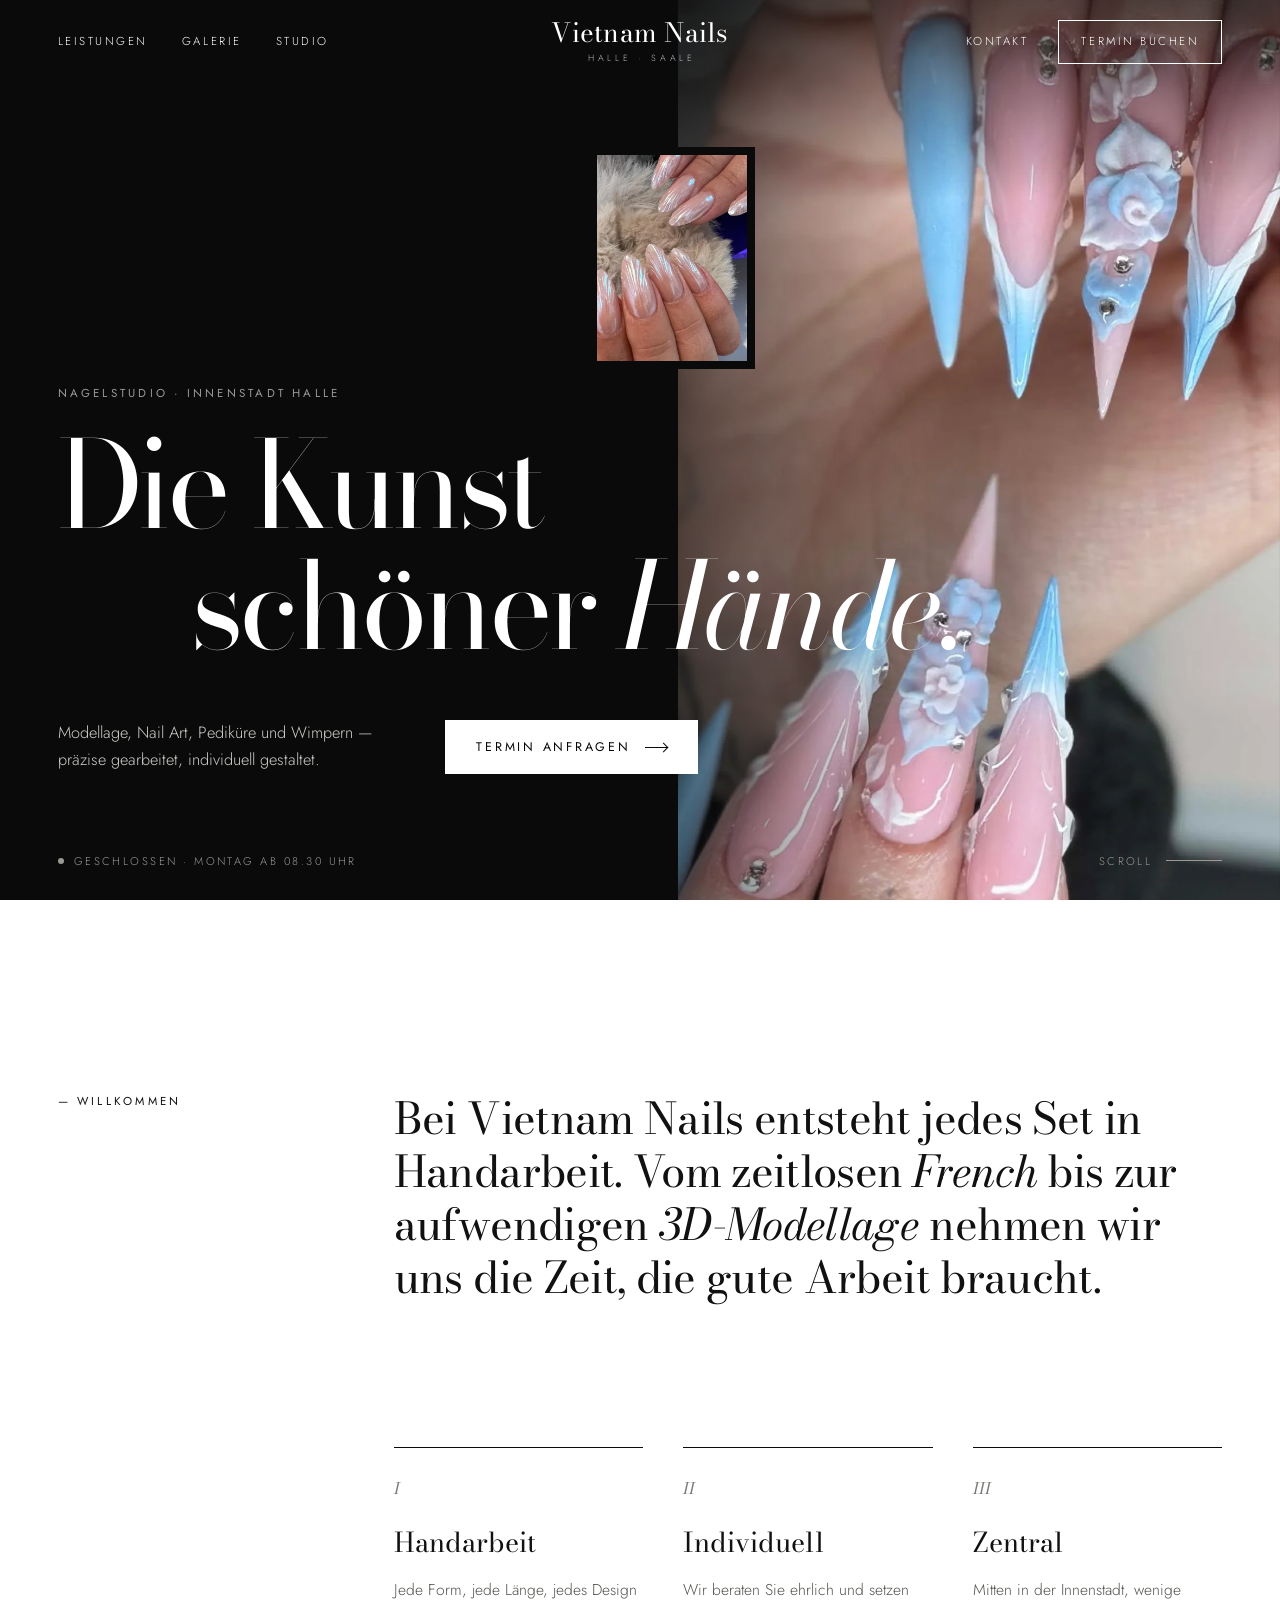
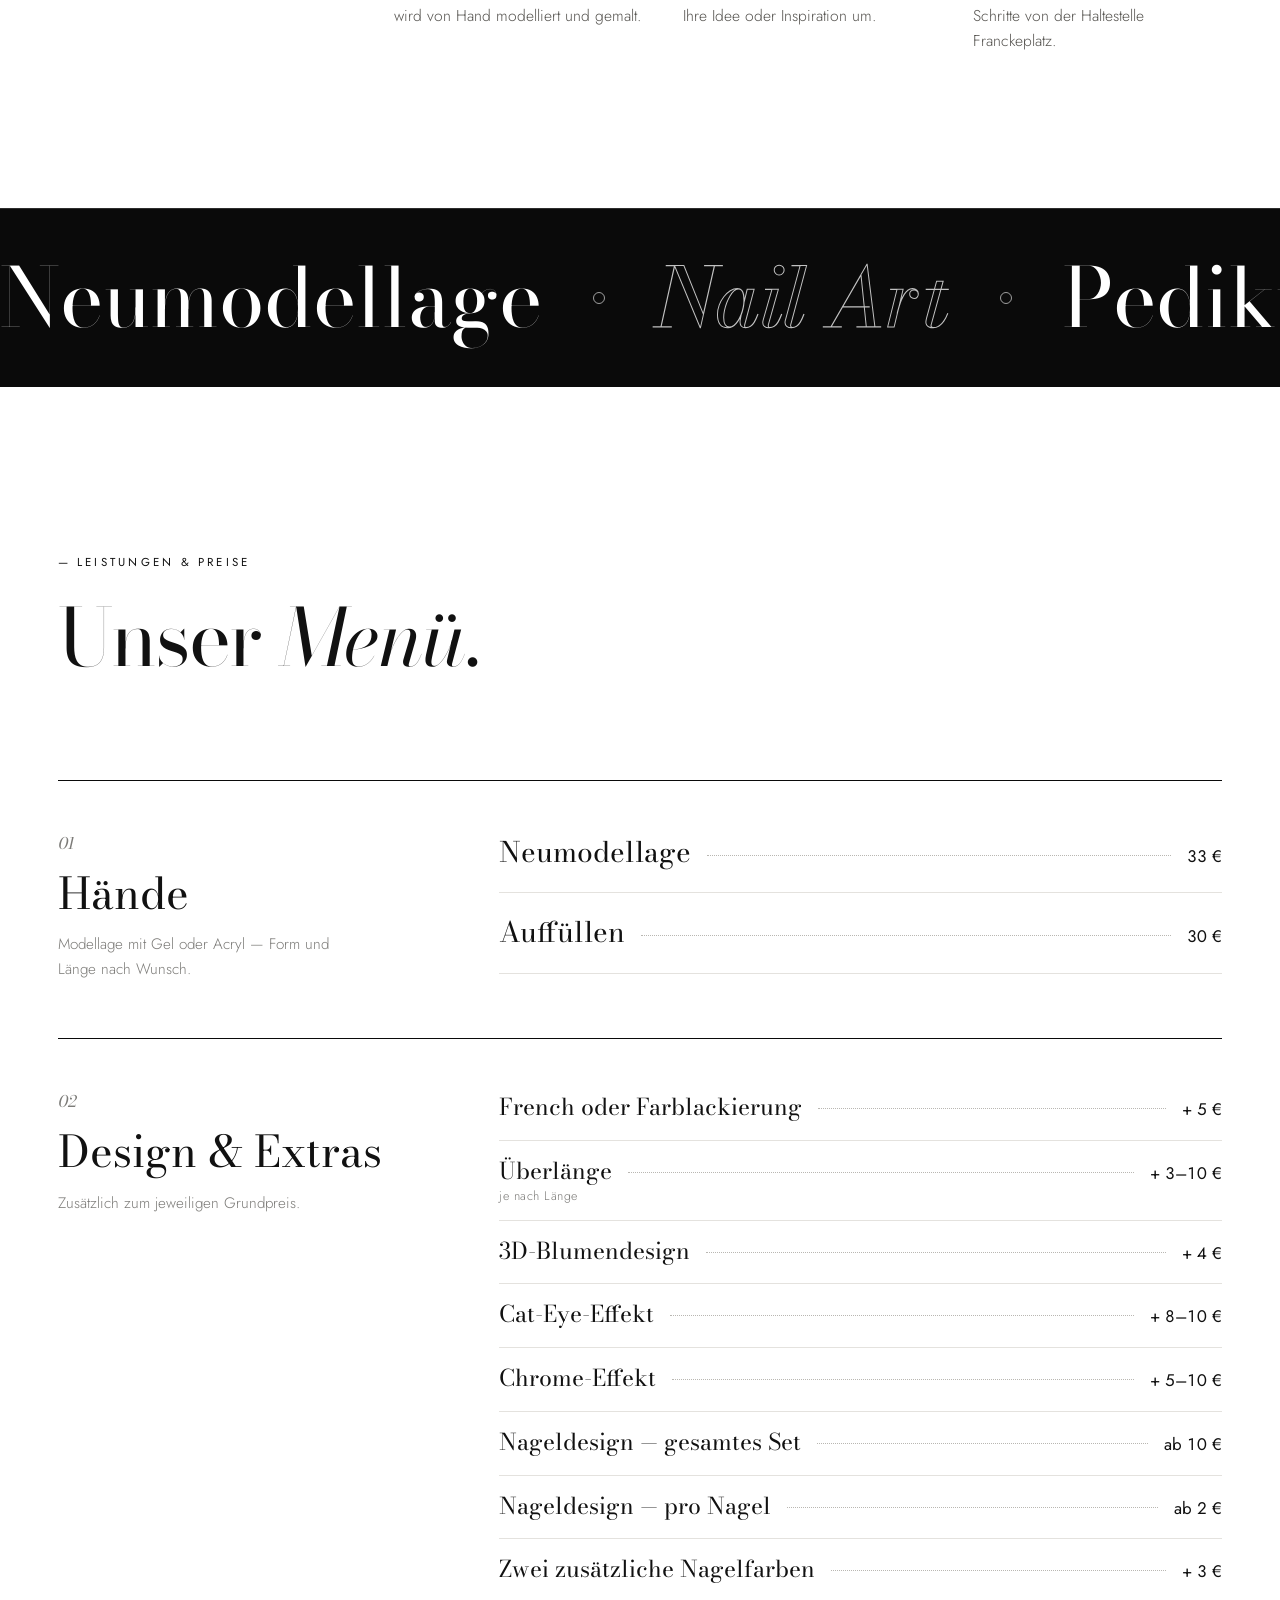
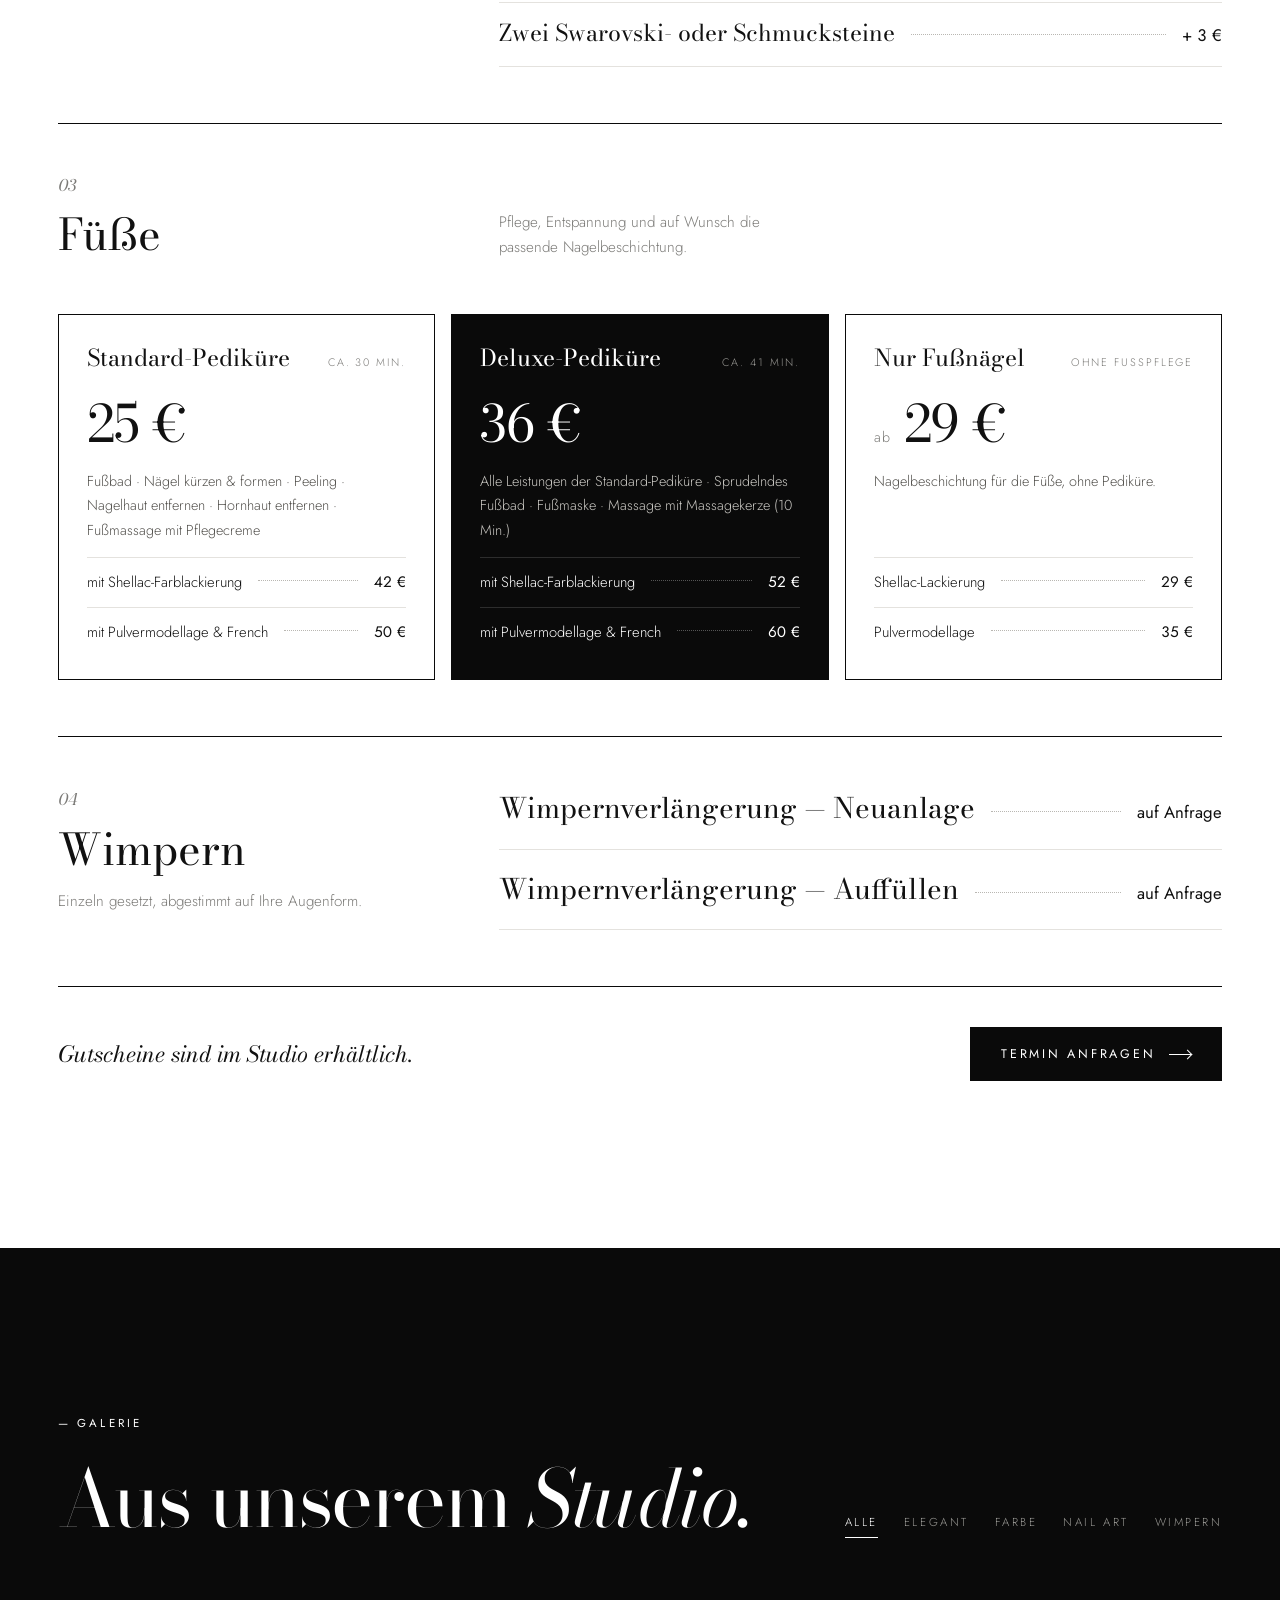
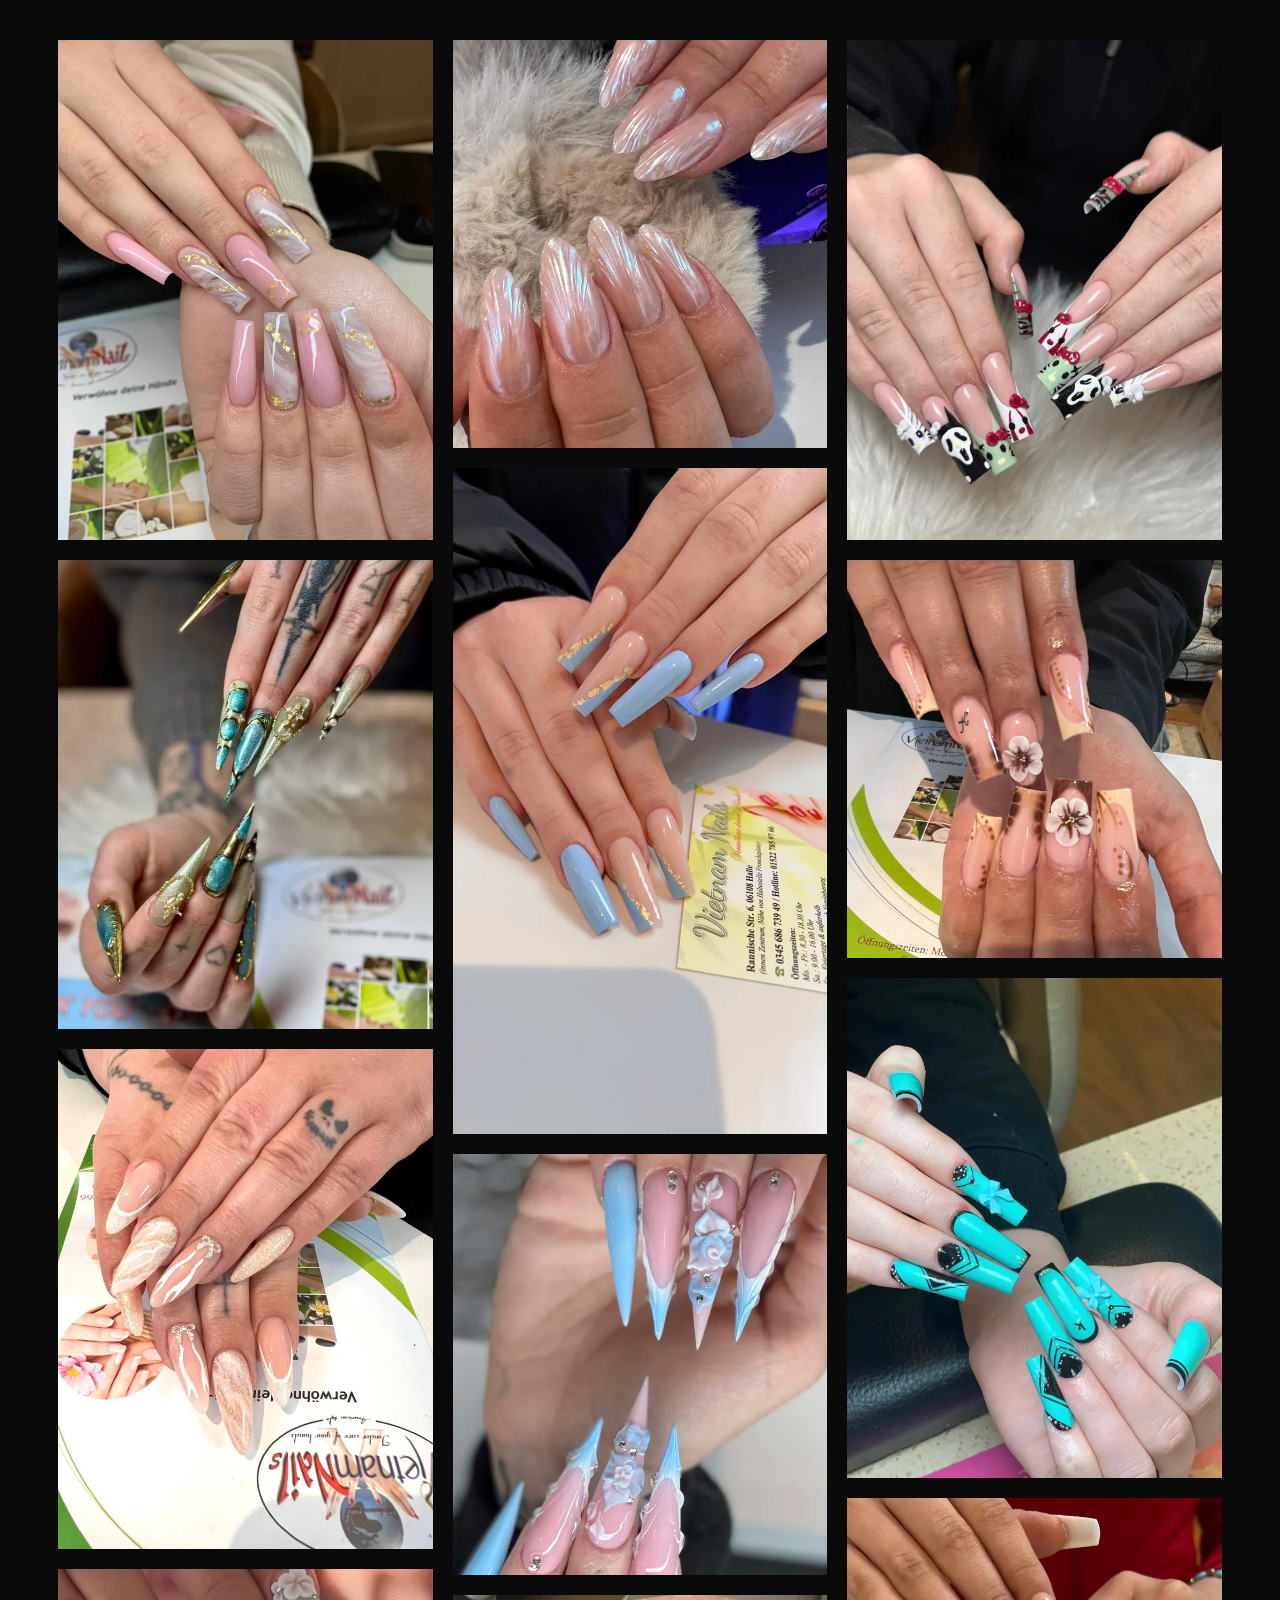
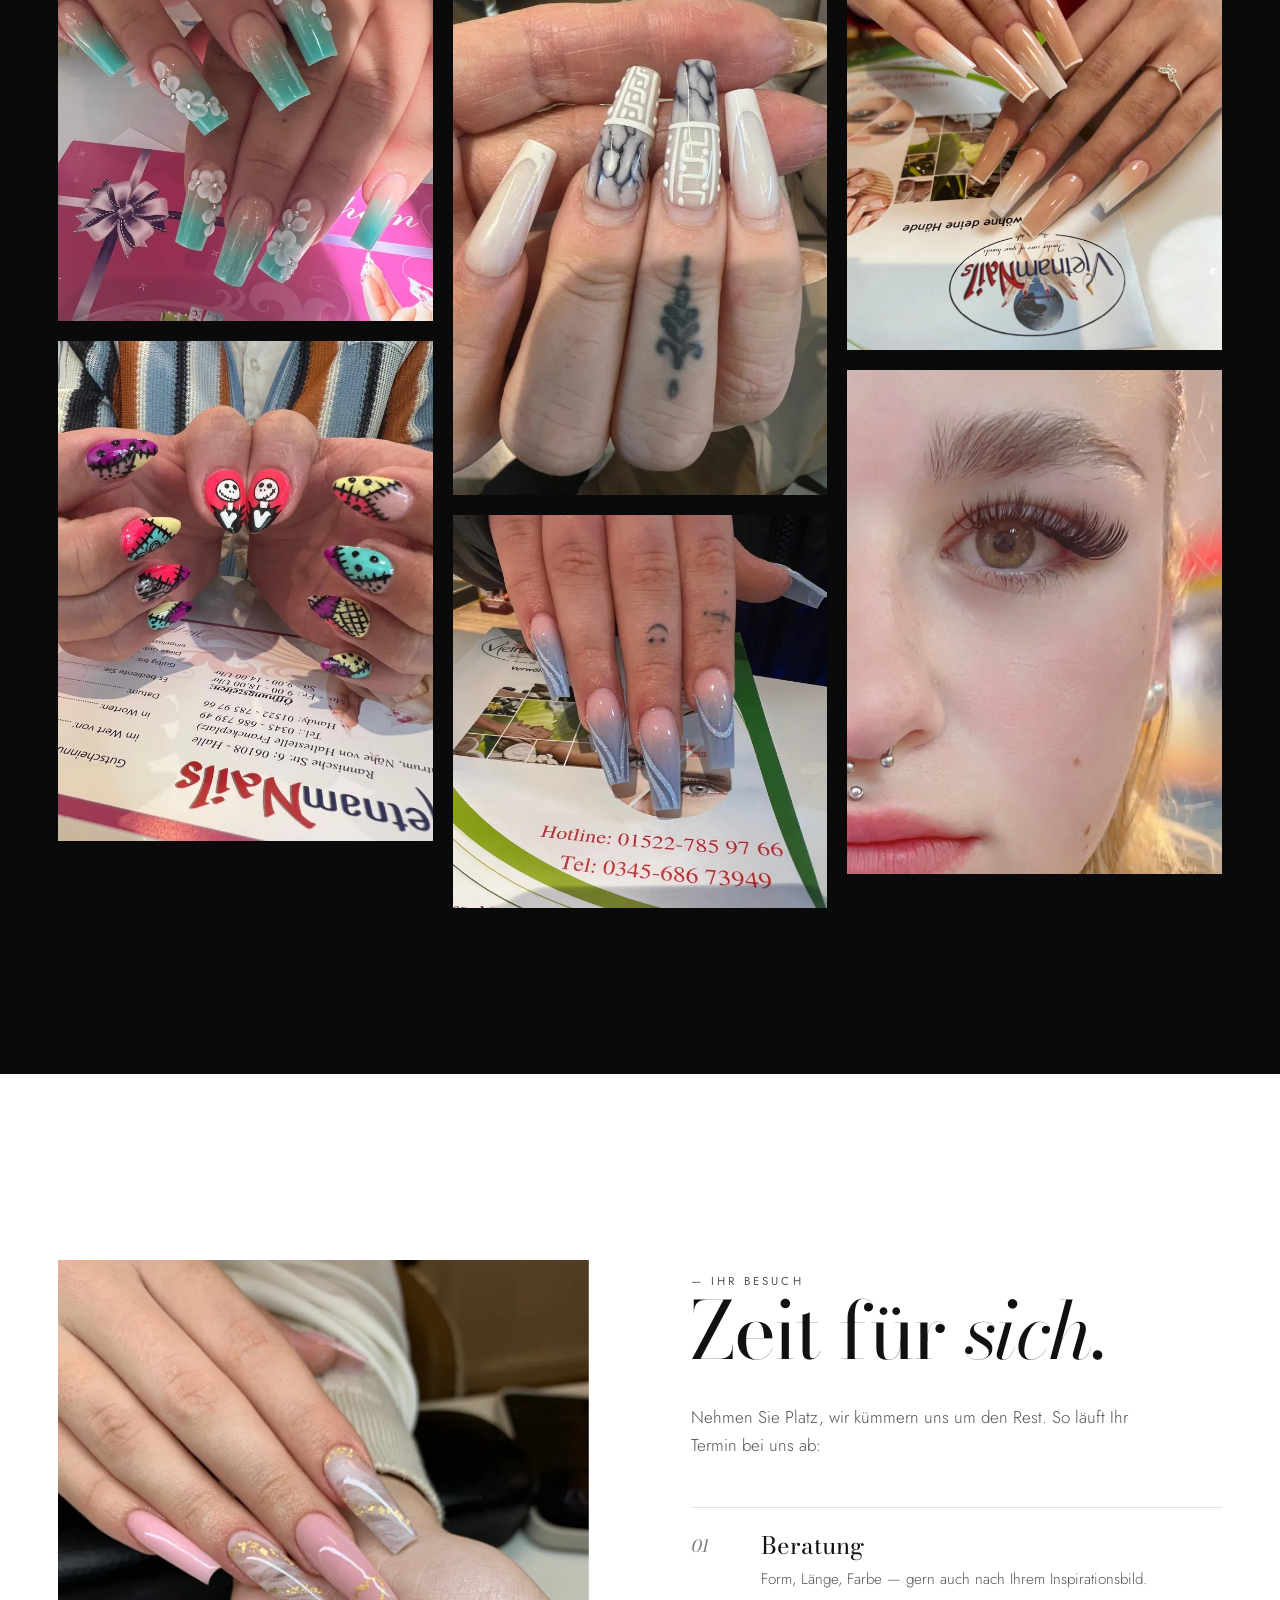
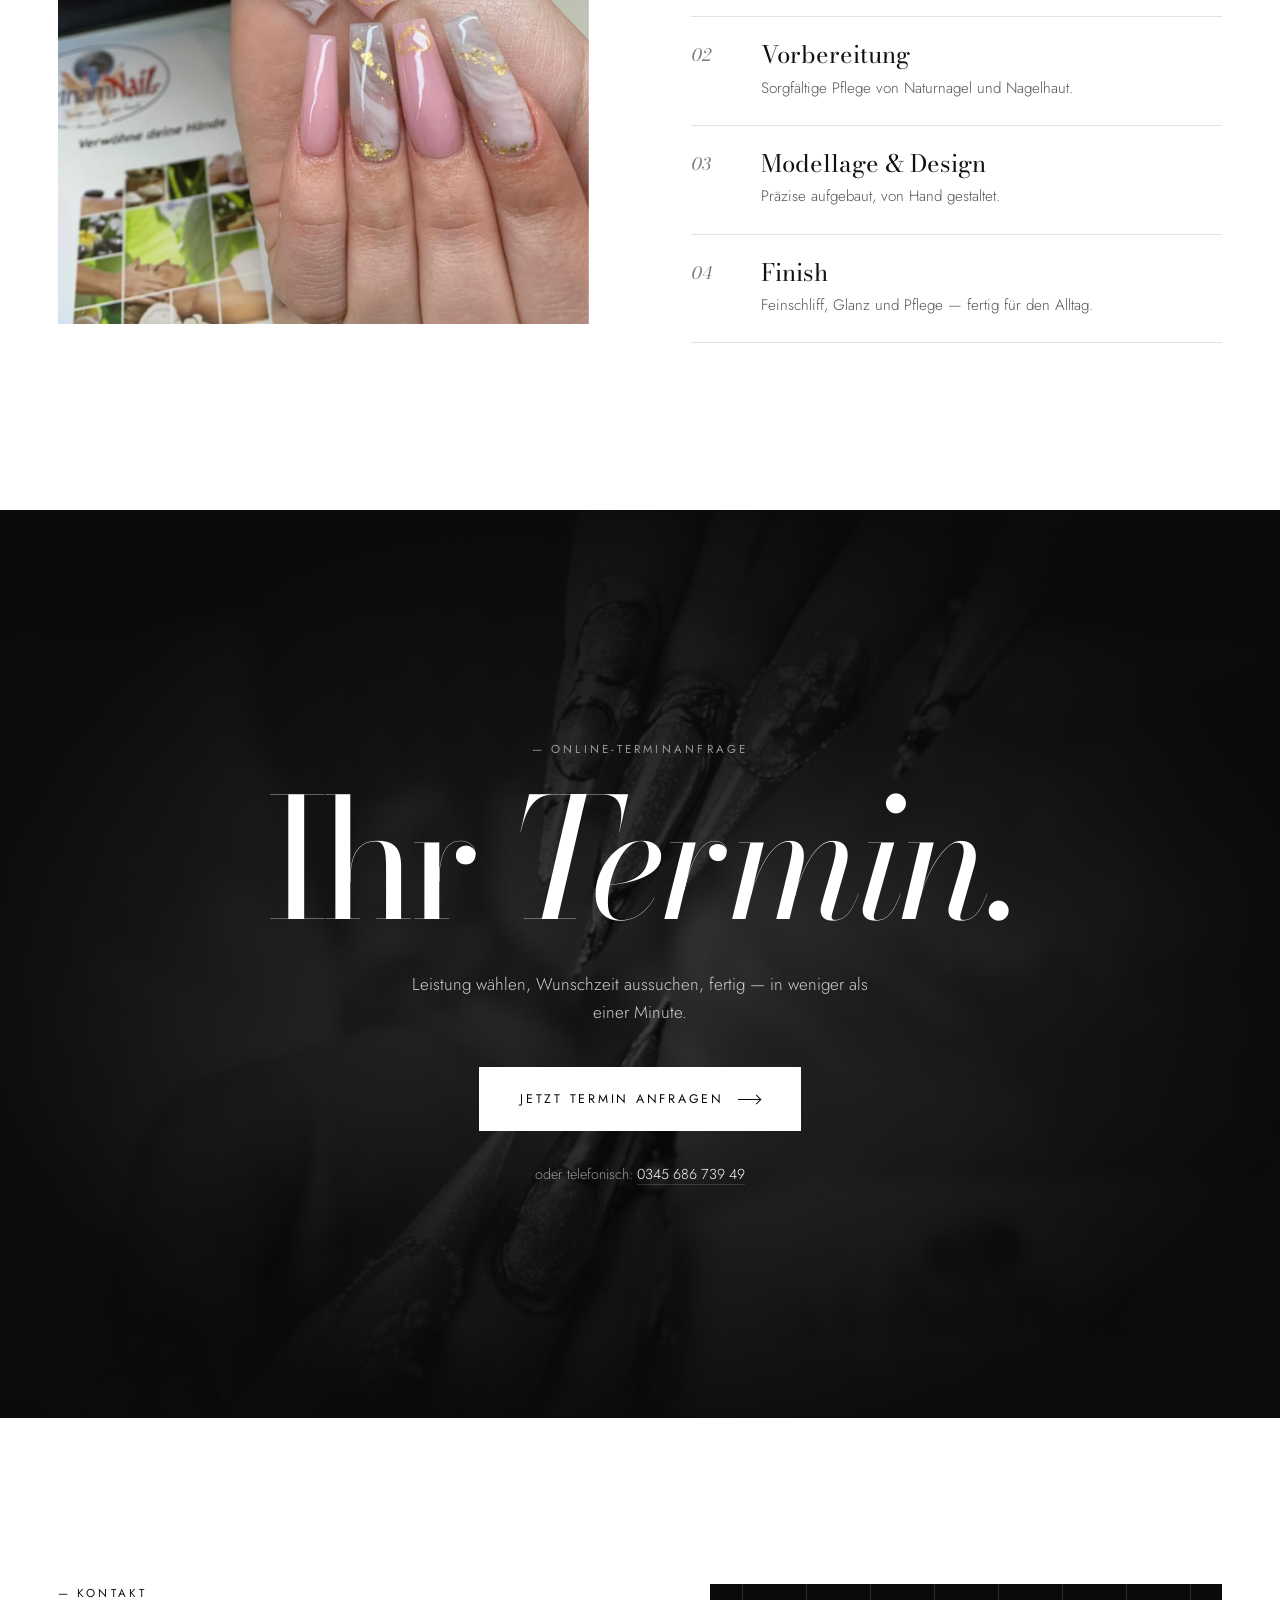
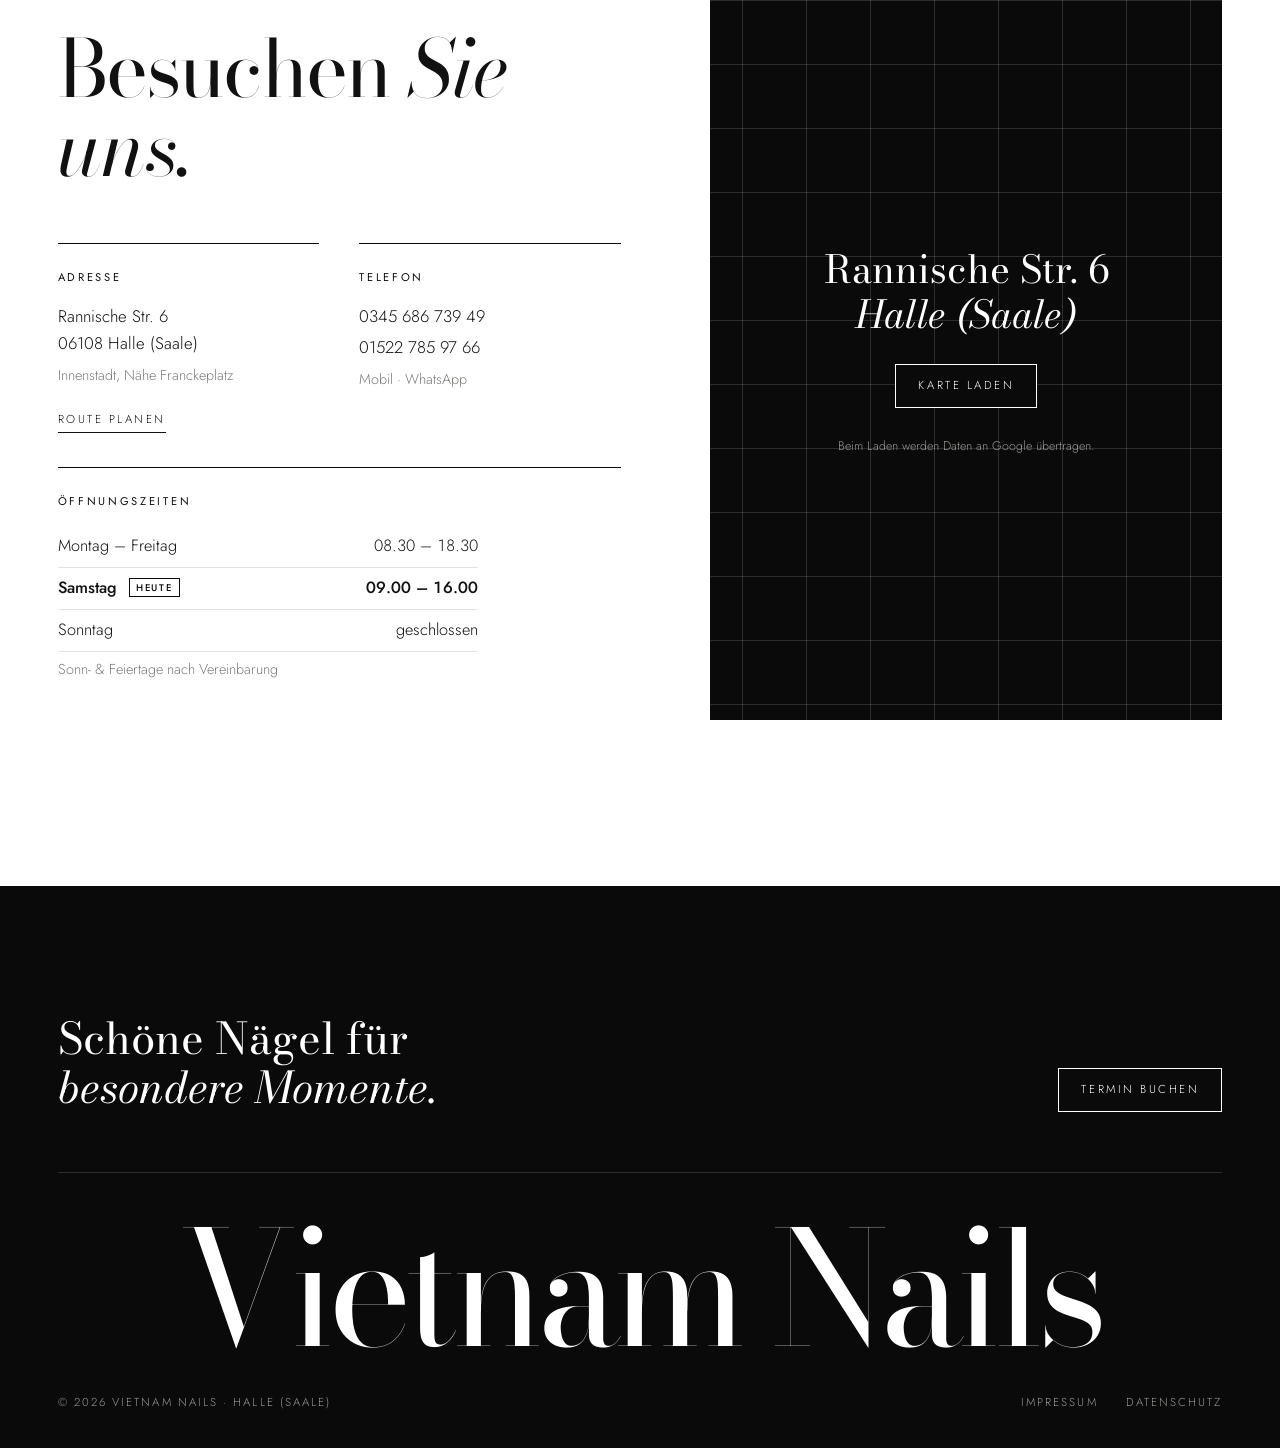
==== commit 48394a7a: "Admin-Bereich, Server-Anbindung und Besucherstatistik - PHP/SQLite-API: freie Zeiten je Monat unter " ====
--- a/index.html
+++ b/index.html
@@ -366,7 +366,7 @@
       <section class="bk-step" data-bk-step="2" hidden>
         <p class="label">Schritt 2 von 4</p>
         <h2 class="bk-h">Wann passt es <em>Ihnen?</em></h2>
-        <p class="bk-lead">Wählen Sie Ihren Wunschtermin. Wir bestätigen ihn kurzfristig.</p>
+        <p class="bk-lead">Angezeigt werden nur freie Zeiten. Wir bestätigen Ihren Termin kurzfristig.</p>
         <div class="cal">
           <div class="cal-head">
             <button class="cal-nav" data-cal-prev aria-label="Vorheriger Monat"></button>
@@ -402,6 +402,7 @@
             <label><input type="radio" name="visit" value="Neukundin/Neukunde" checked><span>Erster Besuch</span></label>
             <label><input type="radio" name="visit" value="Stammkundin/Stammkunde"><span>Ich war schon da</span></label>
           </fieldset>
+          <input type="text" name="website" class="hp" tabindex="-1" autocomplete="off" aria-hidden="true">
           <label class="bk-consent">
             <input type="checkbox" name="consent" required>
             <span>Ich bin einverstanden, dass meine Angaben zur Bearbeitung der Terminanfrage verwendet werden (<a href="datenschutz.html" target="_blank">Datenschutz</a>).</span>
@@ -413,16 +414,16 @@
       <section class="bk-step" data-bk-step="4" hidden>
         <p class="label">Schritt 4 von 4</p>
         <h2 class="bk-h">Alles <em>richtig?</em></h2>
-        <p class="bk-lead">Prüfen Sie Ihre Anfrage. Mit dem Absenden öffnet sich WhatsApp mit Ihrer fertigen Nachricht.</p>
+        <p class="bk-lead">Prüfen Sie Ihre Anfrage. Nach dem Absenden melden wir uns mit der Bestätigung.</p>
         <div class="review" data-review></div>
       </section>
 
       <!-- DONE -->
       <section class="bk-step bk-done" data-bk-step="5" hidden>
         <div class="done-mark" aria-hidden="true"></div>
-        <p class="label">Anfrage vorbereitet</p>
+        <p class="label" data-done-label>Anfrage vorbereitet</p>
         <h2 class="bk-h">Danke, <em data-done-name></em></h2>
-        <p class="bk-lead">Bitte senden Sie die Nachricht in WhatsApp ab. Sobald wir Ihren Termin bestätigt haben, melden wir uns bei Ihnen.</p>
+        <p class="bk-lead" data-done-text></p>
         <div class="done-card" data-done-card></div>
         <div class="done-actions">
           <button class="btn-solid" data-done-wa>WhatsApp erneut öffnen</button>
--- a/assets/css/style.css
+++ b/assets/css/style.css
@@ -478,6 +478,7 @@
 .bk-radio span { display: inline-flex; align-items: center; min-height: 46px; padding: 0 22px; border: 1px solid var(--line); font-size: .95rem; transition: all .25s; }
 .bk-radio input:checked + span { background: var(--black); color: var(--white); border-color: var(--black); }
 .bk-radio input:focus-visible + span { outline: 1px solid var(--black); outline-offset: 3px; }
+.hp { position: absolute; left: -9999px; width: 1px; height: 1px; opacity: 0; }
 .bk-consent { display: flex; gap: 14px; align-items: flex-start; font-size: .88rem; color: var(--mute); cursor: pointer; line-height: 1.55; }
 .bk-consent input { appearance: none; -webkit-appearance: none; flex: none; width: 20px; height: 20px; border: 1px solid var(--black); margin: 1px 0 0; position: relative; cursor: pointer; }
 .bk-consent input:checked { background: var(--black); }
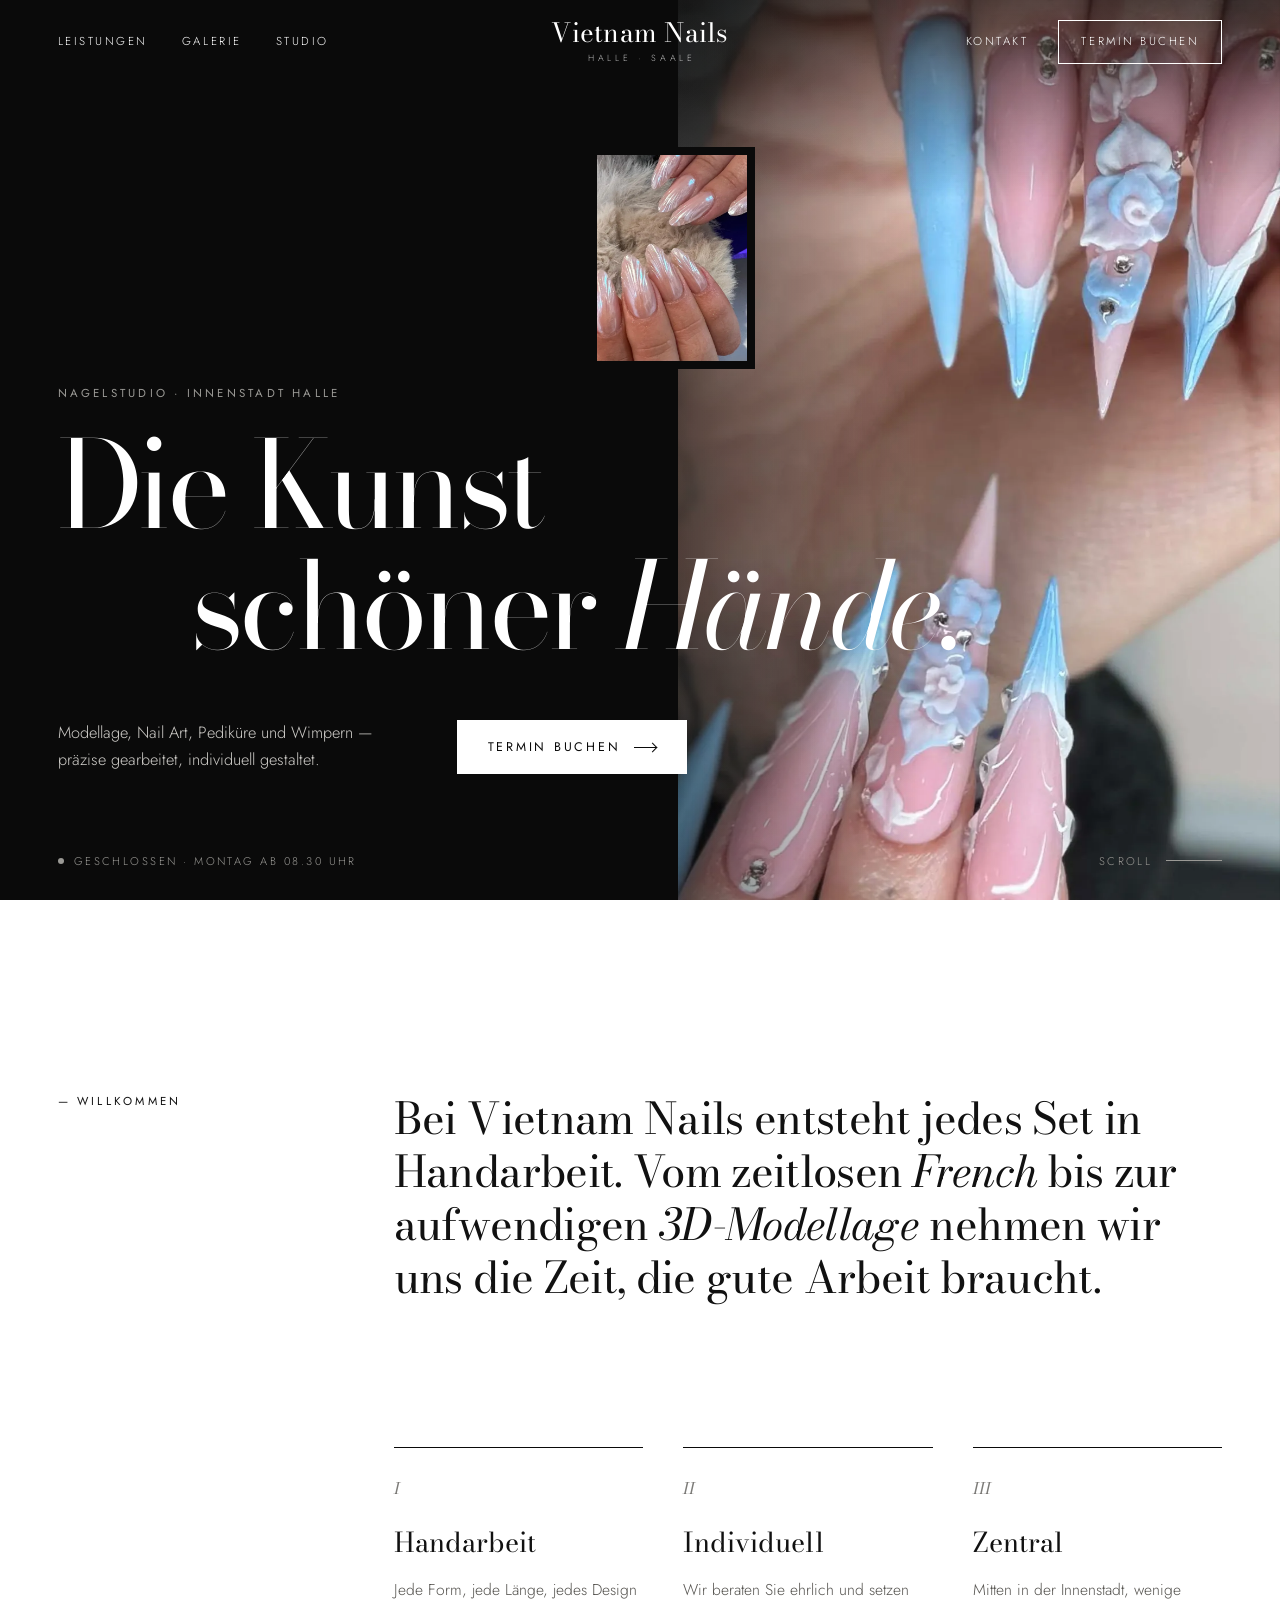
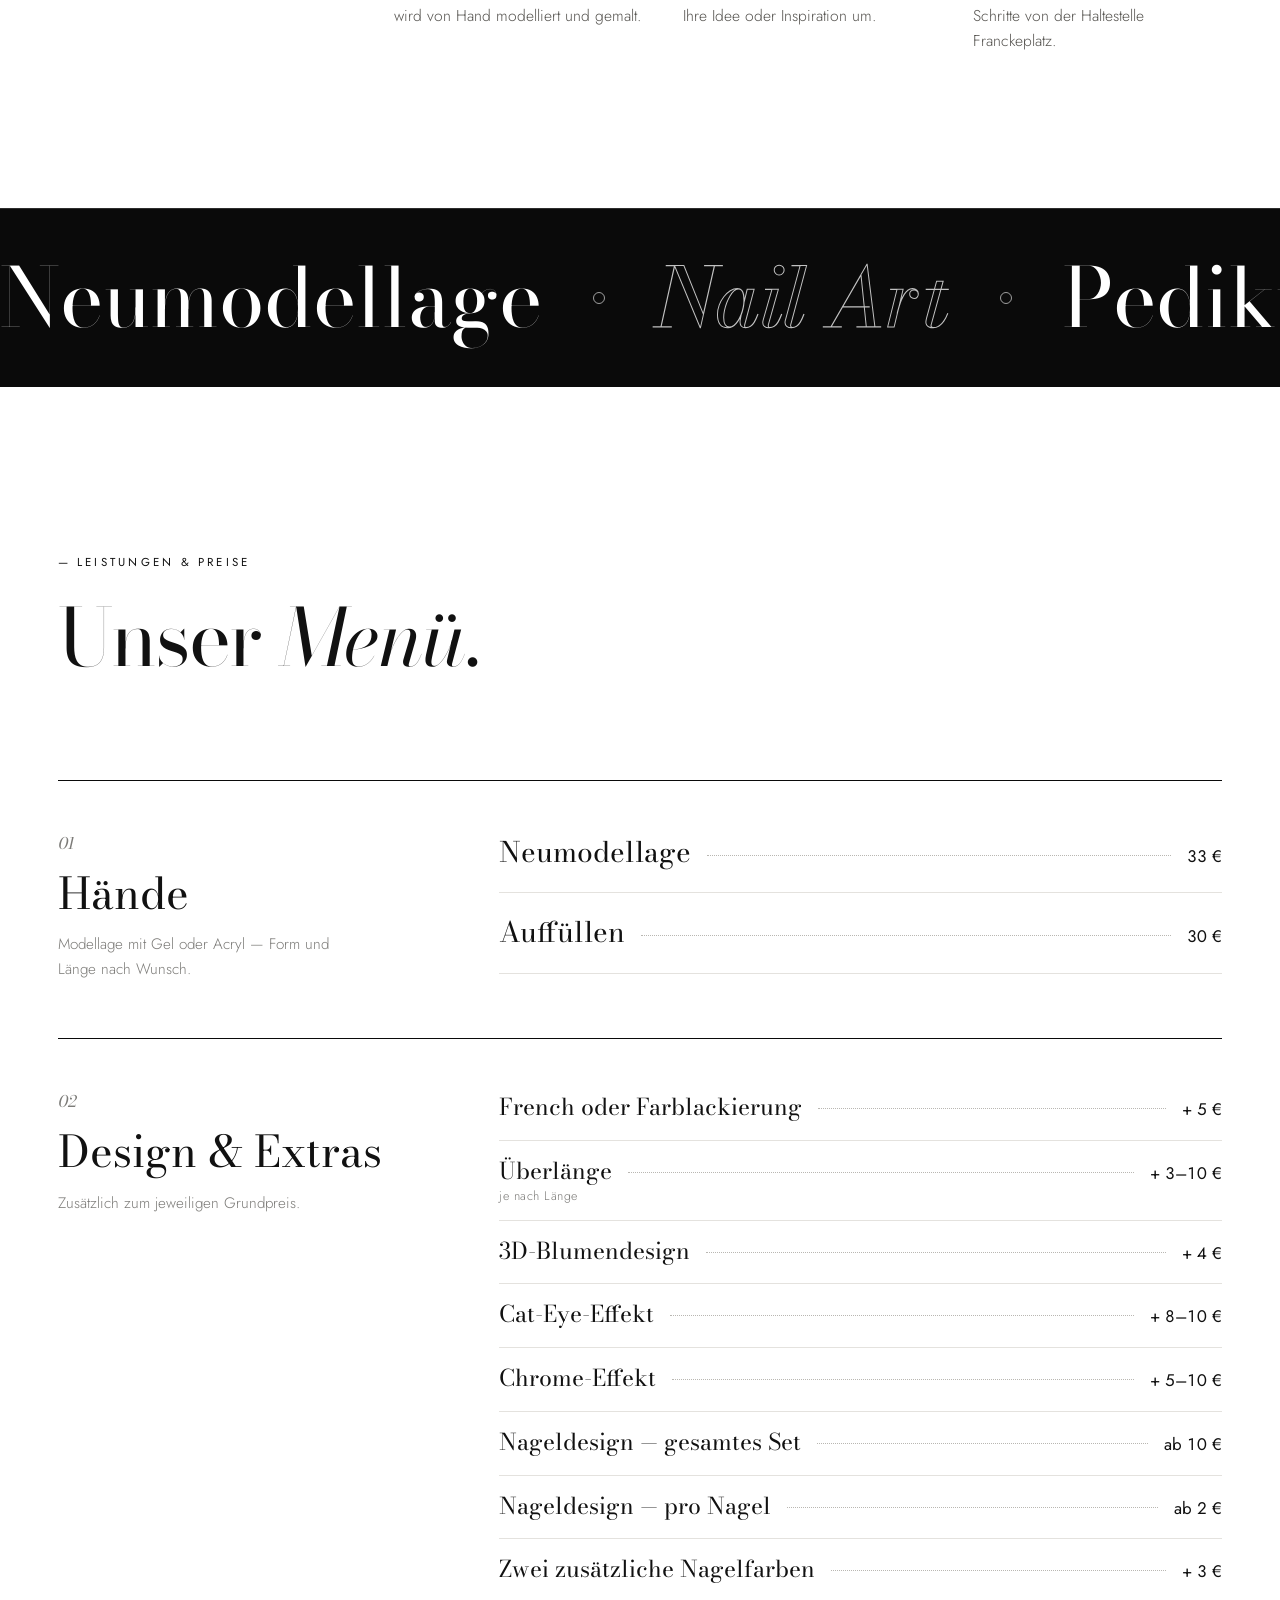
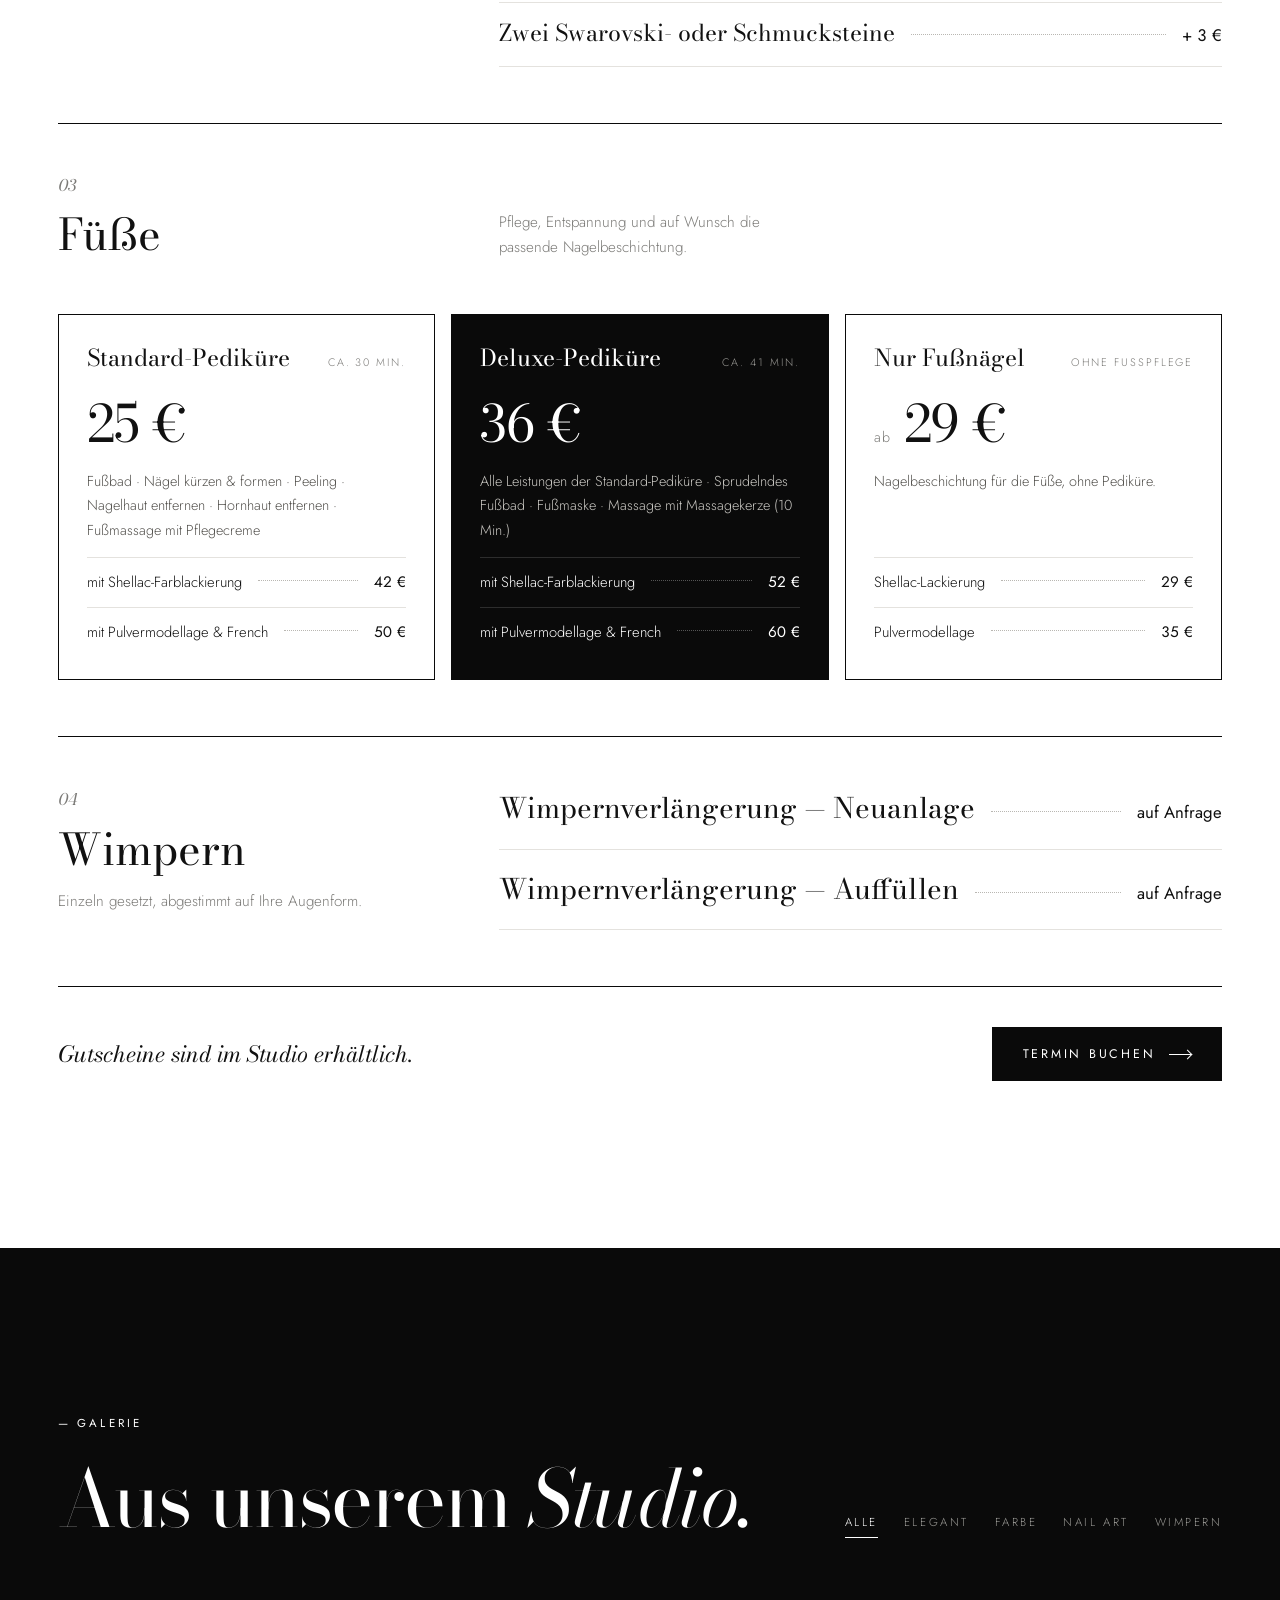
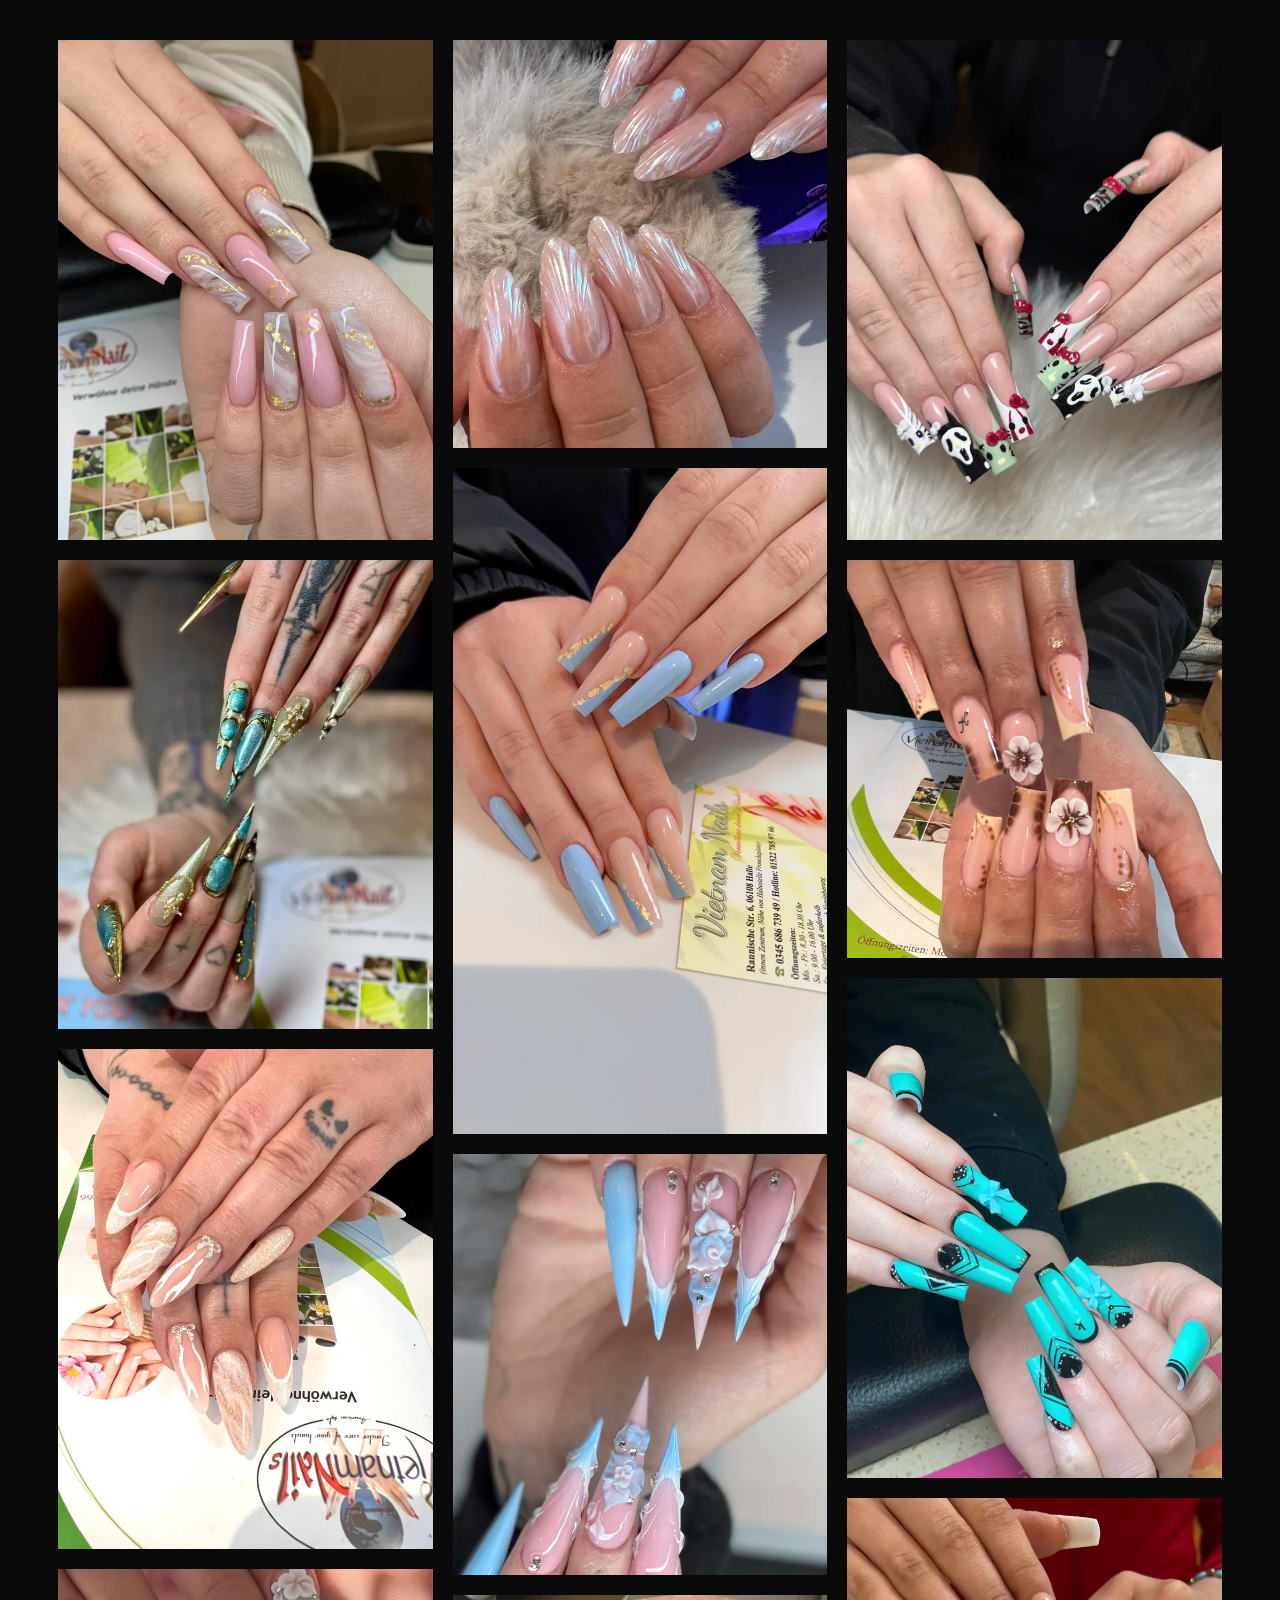
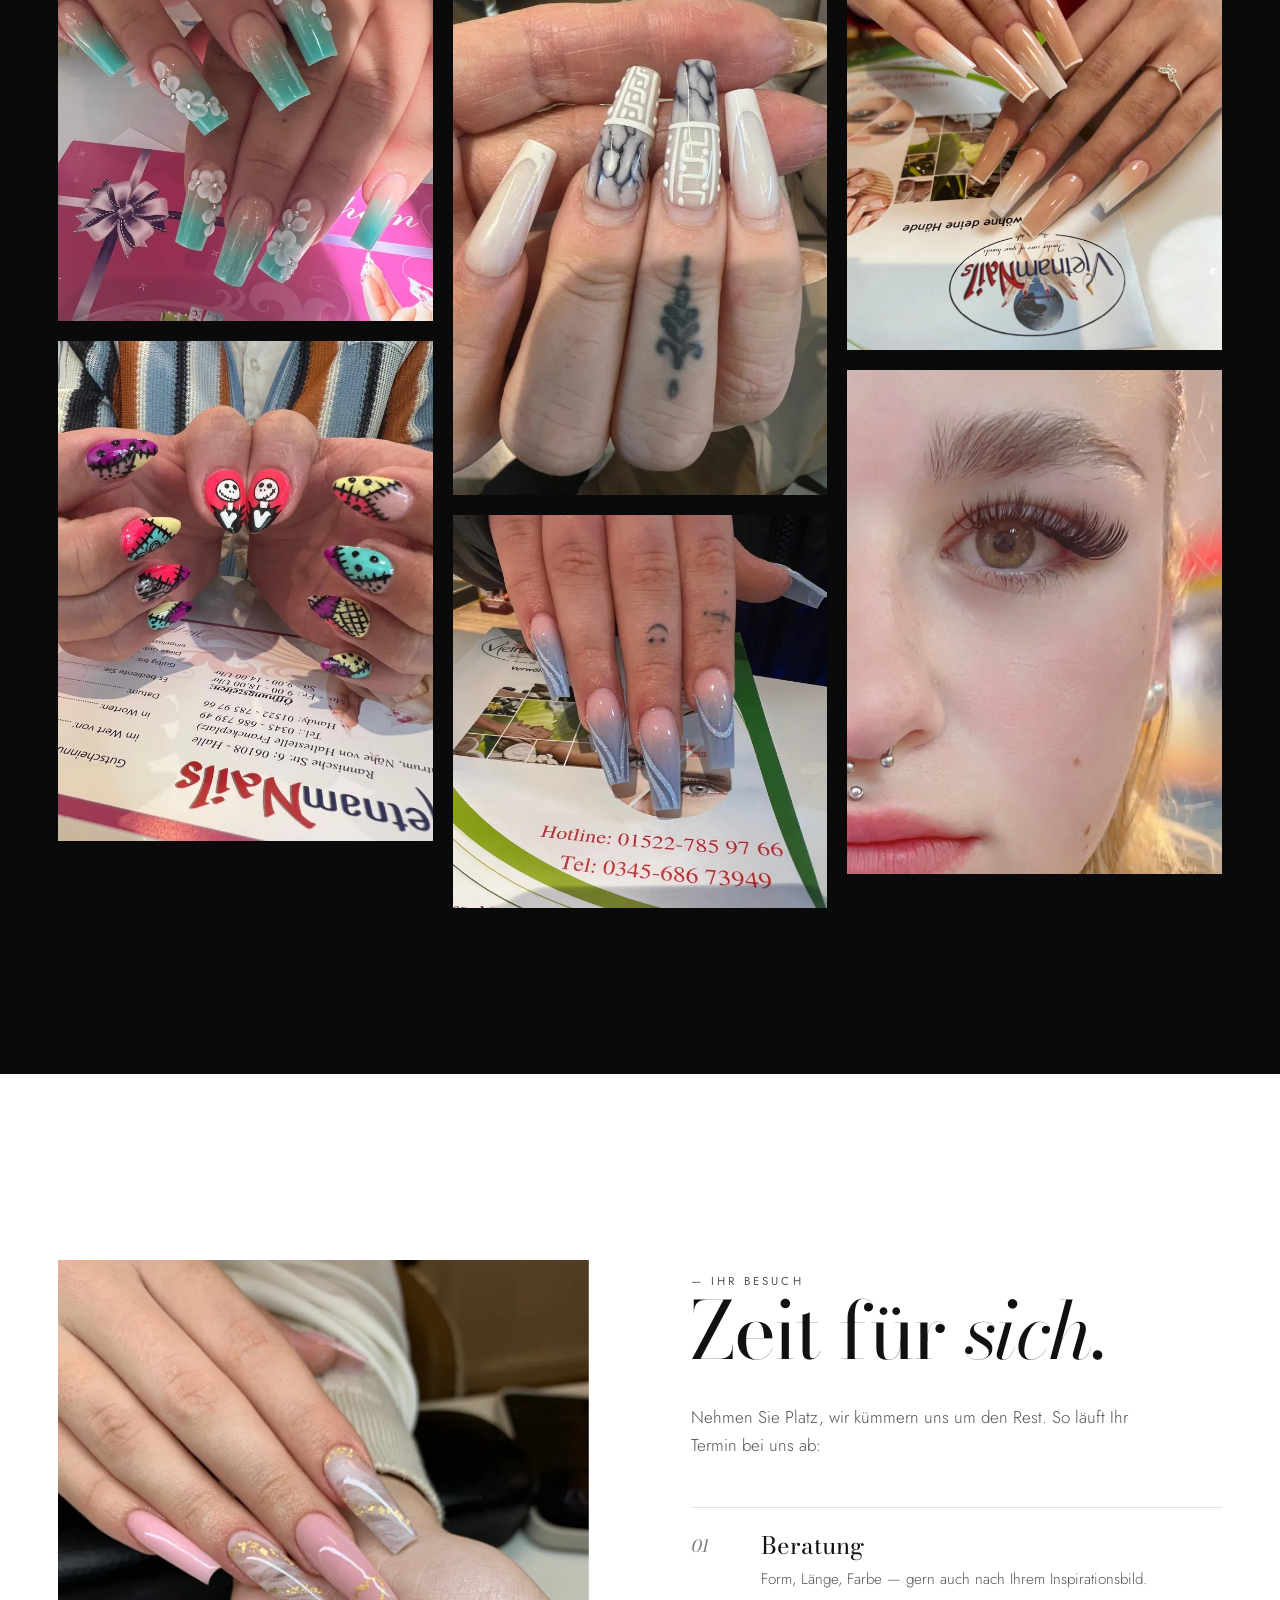
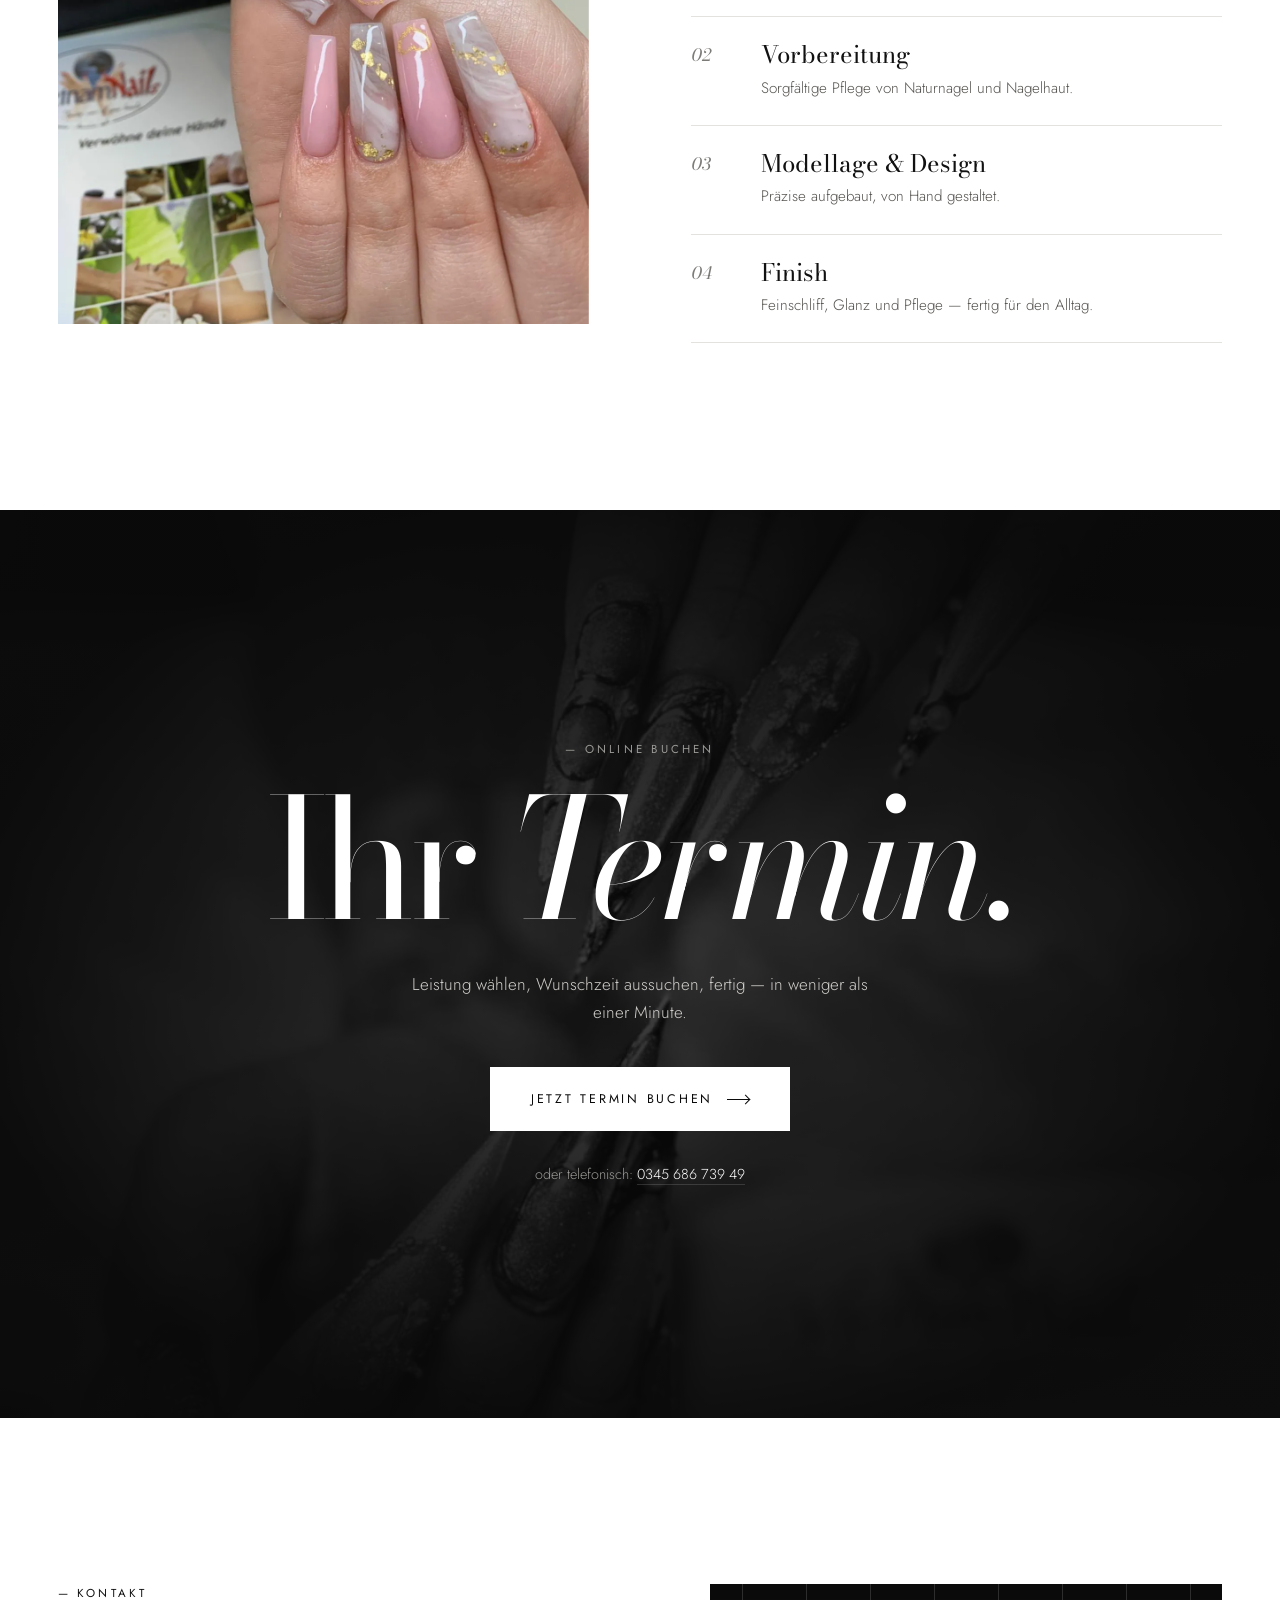
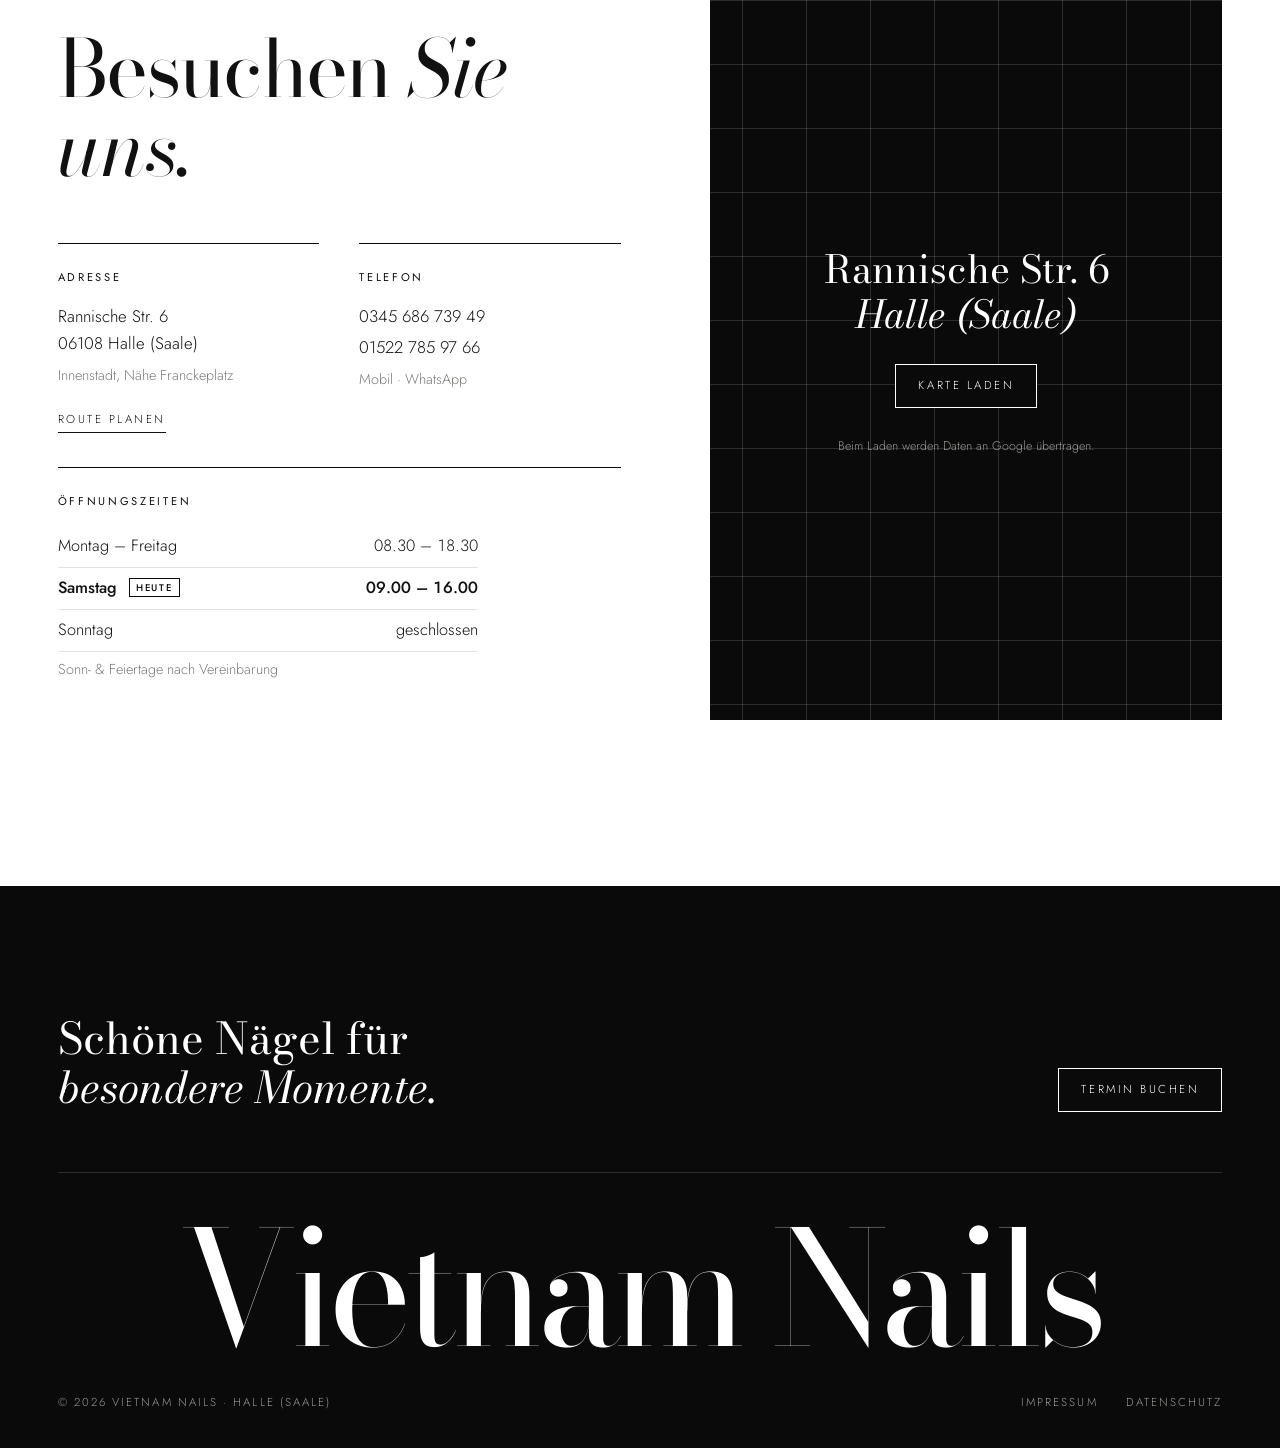
==== commit 9aab260d: "Buchung ohne Bestätigung: Termin ist sofort fest gebucht - Online-Buchungen werden direkt als gebuch" ====
--- a/index.html
+++ b/index.html
@@ -4,13 +4,13 @@
   <meta charset="utf-8">
   <meta name="viewport" content="width=device-width, initial-scale=1, viewport-fit=cover">
   <title>Vietnam Nails · Nagelstudio Halle (Saale)</title>
-  <meta name="description" content="Nageldesign, Pediküre und Wimpern in der Innenstadt von Halle (Saale). Rannische Str. 6. Termin bequem online anfragen.">
+  <meta name="description" content="Nageldesign, Pediküre und Wimpern in der Innenstadt von Halle (Saale). Rannische Str. 6. Termin bequem online buchen.">
   <meta name="theme-color" content="#0a0a0a">
   <link rel="icon" href="assets/img/favicon.svg" type="image/svg+xml">
 
   <meta property="og:type" content="website">
   <meta property="og:title" content="Vietnam Nails · Halle (Saale)">
-  <meta property="og:description" content="Nageldesign, Pediküre & Wimpern in der Innenstadt von Halle. Termin online anfragen.">
+  <meta property="og:description" content="Nageldesign, Pediküre & Wimpern in der Innenstadt von Halle. Termin online buchen.">
   <meta property="og:image" content="assets/img/gallery/rosa-marmor-gold.webp">
 
   <link rel="preconnect" href="https://fonts.googleapis.com">
@@ -93,7 +93,7 @@
       </h1>
       <div class="hero-bottom reveal">
         <p>Modellage, Nail Art, Pediküre und Wimpern — präzise gearbeitet, individuell gestaltet.</p>
-        <button class="btn-solid btn-invert" data-book>Termin anfragen <i class="arr" aria-hidden="true"></i></button>
+        <button class="btn-solid btn-invert" data-book>Termin buchen <i class="arr" aria-hidden="true"></i></button>
       </div>
     </div>
 
@@ -215,7 +215,7 @@
 
       <div class="menu-cta reveal">
         <p>Gutscheine sind im Studio erhältlich.</p>
-        <button class="btn-solid" data-book>Termin anfragen <i class="arr" aria-hidden="true"></i></button>
+        <button class="btn-solid" data-book>Termin buchen <i class="arr" aria-hidden="true"></i></button>
       </div>
     </div>
     <div class="hover-img" data-hover-img aria-hidden="true"><img alt=""></div>
@@ -265,10 +265,10 @@
   <section class="cta" id="termin" data-theme="dark">
     <div class="cta-bg"><img src="assets/img/gallery/stiletto-tuerkis-gold.webp" alt="" loading="lazy" width="1080" height="1350"></div>
     <div class="wrap cta-inner">
-      <p class="label reveal">— Online-Terminanfrage</p>
+      <p class="label reveal">— Online buchen</p>
       <h2 class="cta-title reveal">Ihr <em>Termin.</em></h2>
       <p class="reveal">Leistung wählen, Wunschzeit aussuchen, fertig — in weniger als einer Minute.</p>
-      <button class="btn-solid btn-invert btn-lg reveal" data-book>Jetzt Termin anfragen <i class="arr" aria-hidden="true"></i></button>
+      <button class="btn-solid btn-invert btn-lg reveal" data-book>Jetzt Termin buchen <i class="arr" aria-hidden="true"></i></button>
       <p class="cta-alt reveal">oder telefonisch: <a href="tel:+4934568673949">0345 686 739 49</a></p>
     </div>
   </section>
@@ -366,7 +366,7 @@
       <section class="bk-step" data-bk-step="2" hidden>
         <p class="label">Schritt 2 von 4</p>
         <h2 class="bk-h">Wann passt es <em>Ihnen?</em></h2>
-        <p class="bk-lead">Angezeigt werden nur freie Zeiten. Wir bestätigen Ihren Termin kurzfristig.</p>
+        <p class="bk-lead">Angezeigt werden nur freie Zeiten.</p>
         <div class="cal">
           <div class="cal-head">
             <button class="cal-nav" data-cal-prev aria-label="Vorheriger Monat"></button>
@@ -383,7 +383,7 @@
       <section class="bk-step" data-bk-step="3" hidden>
         <p class="label">Schritt 3 von 4</p>
         <h2 class="bk-h">Ihre <em>Angaben.</em></h2>
-        <p class="bk-lead">Damit wir Ihren Termin bestätigen können.</p>
+        <p class="bk-lead">Damit wir Sie bei Bedarf erreichen können.</p>
         <form class="bk-form" data-bk-form novalidate>
           <div class="fl">
             <input id="f-name" name="name" type="text" autocomplete="name" placeholder=" " required>
@@ -405,7 +405,7 @@
           <input type="text" name="website" class="hp" tabindex="-1" autocomplete="off" aria-hidden="true">
           <label class="bk-consent">
             <input type="checkbox" name="consent" required>
-            <span>Ich bin einverstanden, dass meine Angaben zur Bearbeitung der Terminanfrage verwendet werden (<a href="datenschutz.html" target="_blank">Datenschutz</a>).</span>
+            <span>Ich bin einverstanden, dass meine Angaben für die Terminvergabe gespeichert werden (<a href="datenschutz.html" target="_blank">Datenschutz</a>).</span>
           </label>
         </form>
       </section>
@@ -414,22 +414,22 @@
       <section class="bk-step" data-bk-step="4" hidden>
         <p class="label">Schritt 4 von 4</p>
         <h2 class="bk-h">Alles <em>richtig?</em></h2>
-        <p class="bk-lead">Prüfen Sie Ihre Anfrage. Nach dem Absenden melden wir uns mit der Bestätigung.</p>
+        <p class="bk-lead">Bitte kurz prüfen – mit einem Klick ist Ihr Termin gebucht.</p>
         <div class="review" data-review></div>
       </section>
 
       <!-- DONE -->
       <section class="bk-step bk-done" data-bk-step="5" hidden>
         <div class="done-mark" aria-hidden="true"></div>
-        <p class="label" data-done-label>Anfrage vorbereitet</p>
+        <p class="label" data-done-label>Termin gebucht</p>
         <h2 class="bk-h">Danke, <em data-done-name></em></h2>
         <p class="bk-lead" data-done-text></p>
         <div class="done-card" data-done-card></div>
         <div class="done-actions">
-          <button class="btn-solid" data-done-wa>WhatsApp erneut öffnen</button>
+          <button class="btn-solid" data-done-wa hidden>WhatsApp öffnen</button>
           <button class="btn-line btn-line-dark" data-done-ics>In Kalender eintragen</button>
         </div>
-        <p class="done-note">Kein WhatsApp? Rufen Sie uns an: <a href="tel:+4934568673949">0345 686 739 49</a></p>
+        <p class="done-note">Termin ändern oder absagen? Rufen Sie uns an: <a href="tel:+4934568673949">0345 686 739 49</a></p>
       </section>
     </div>
 
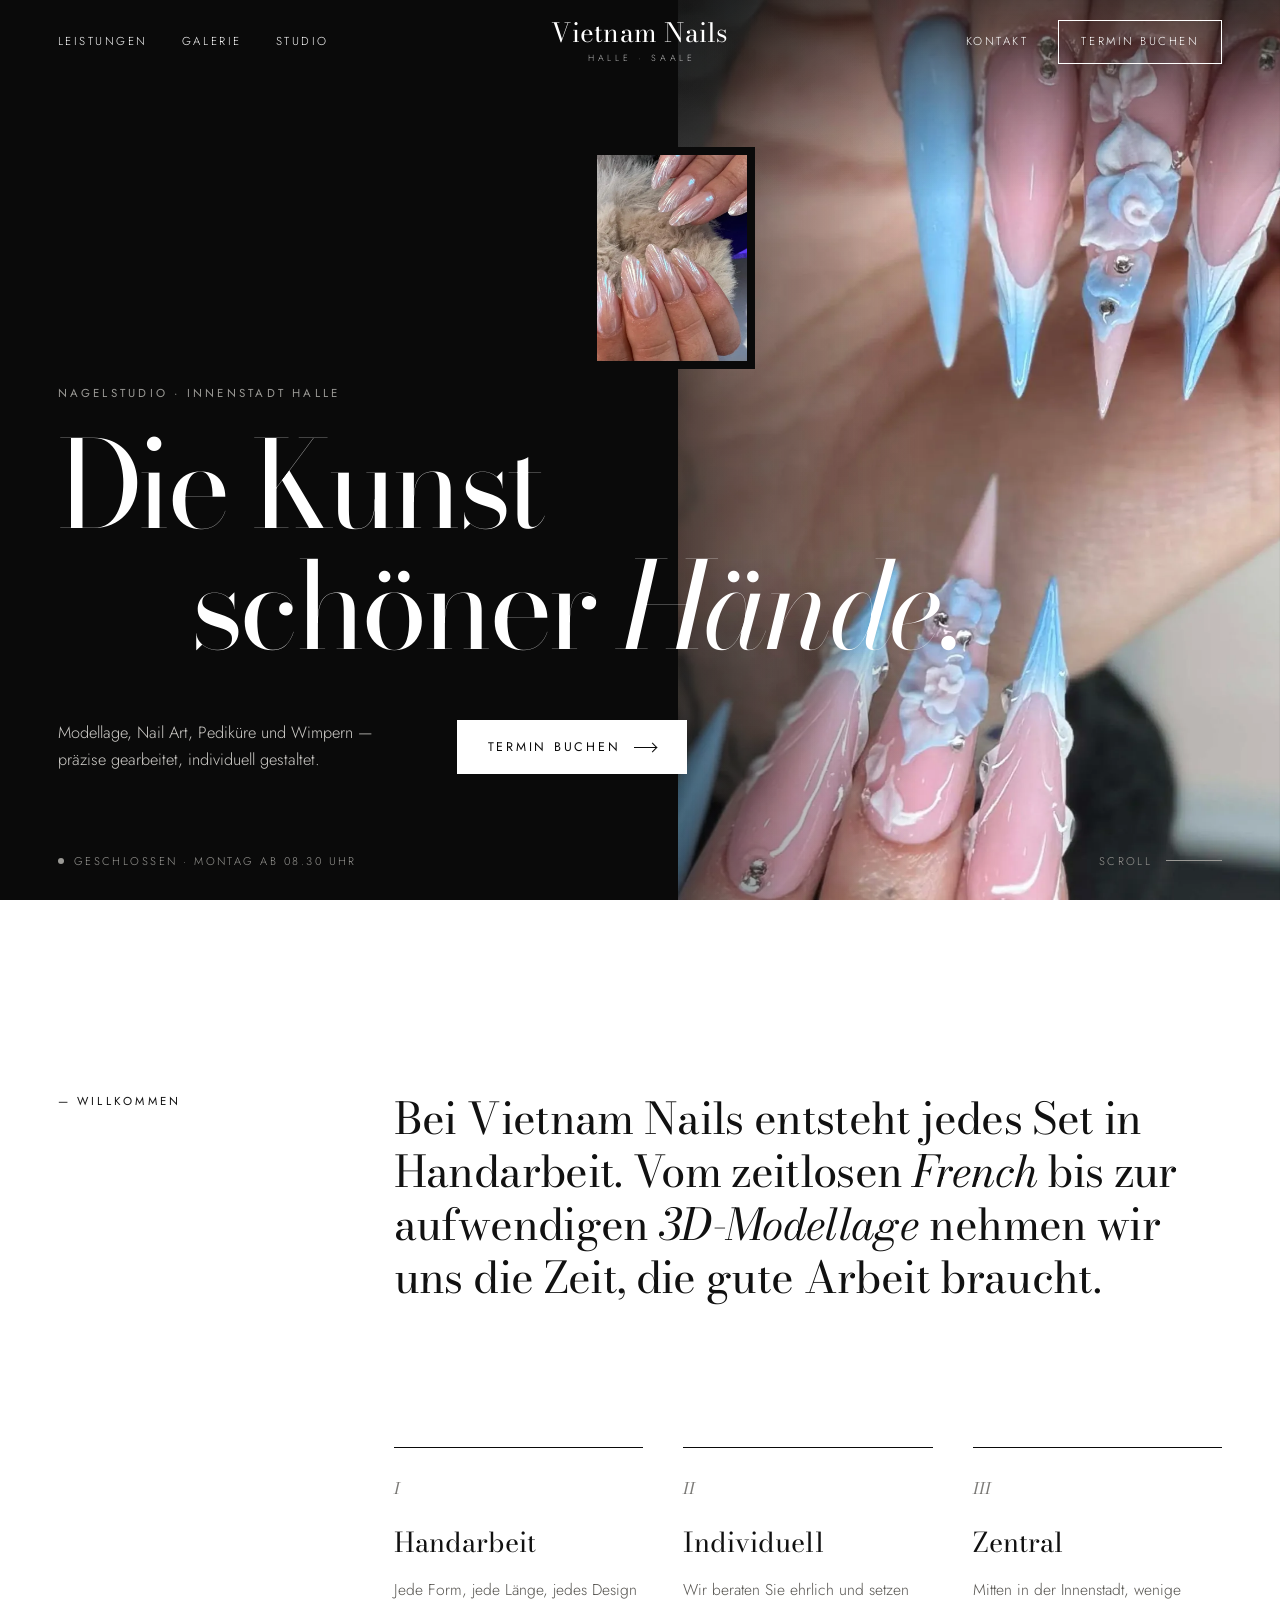
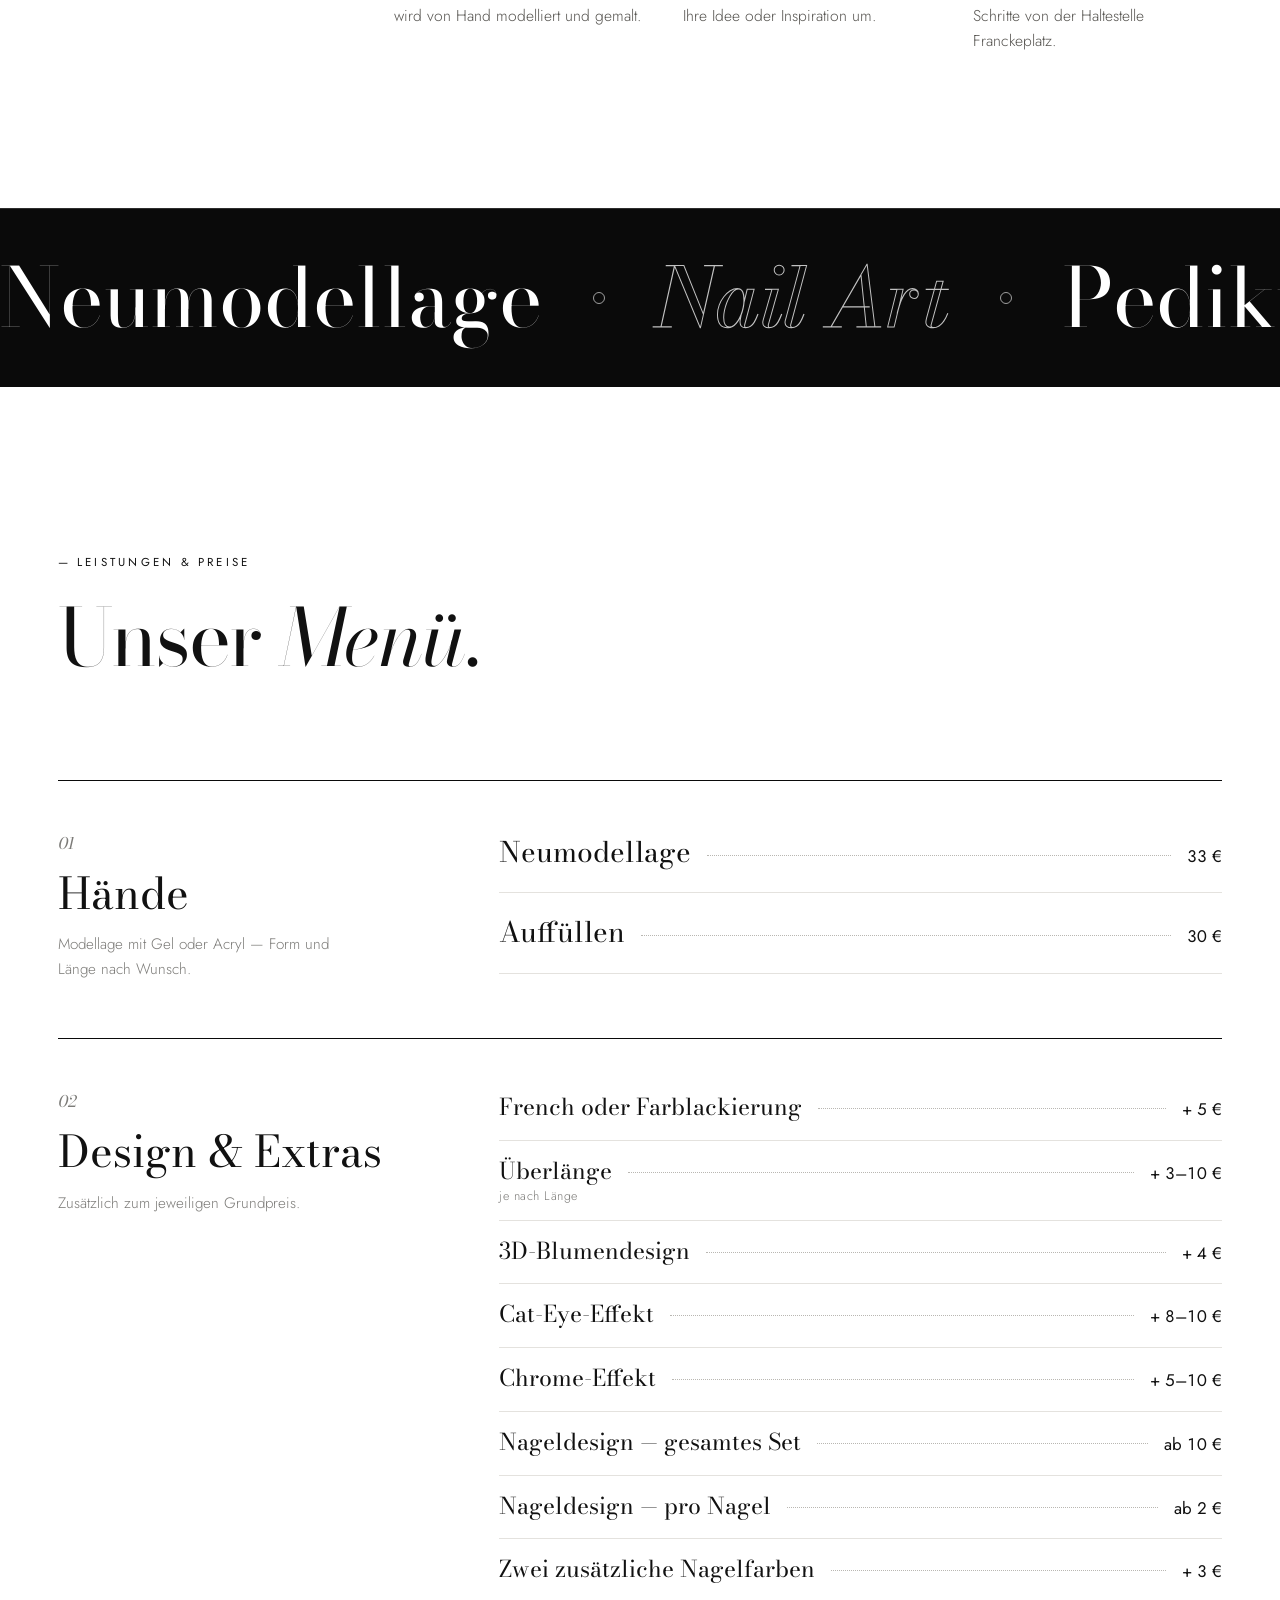
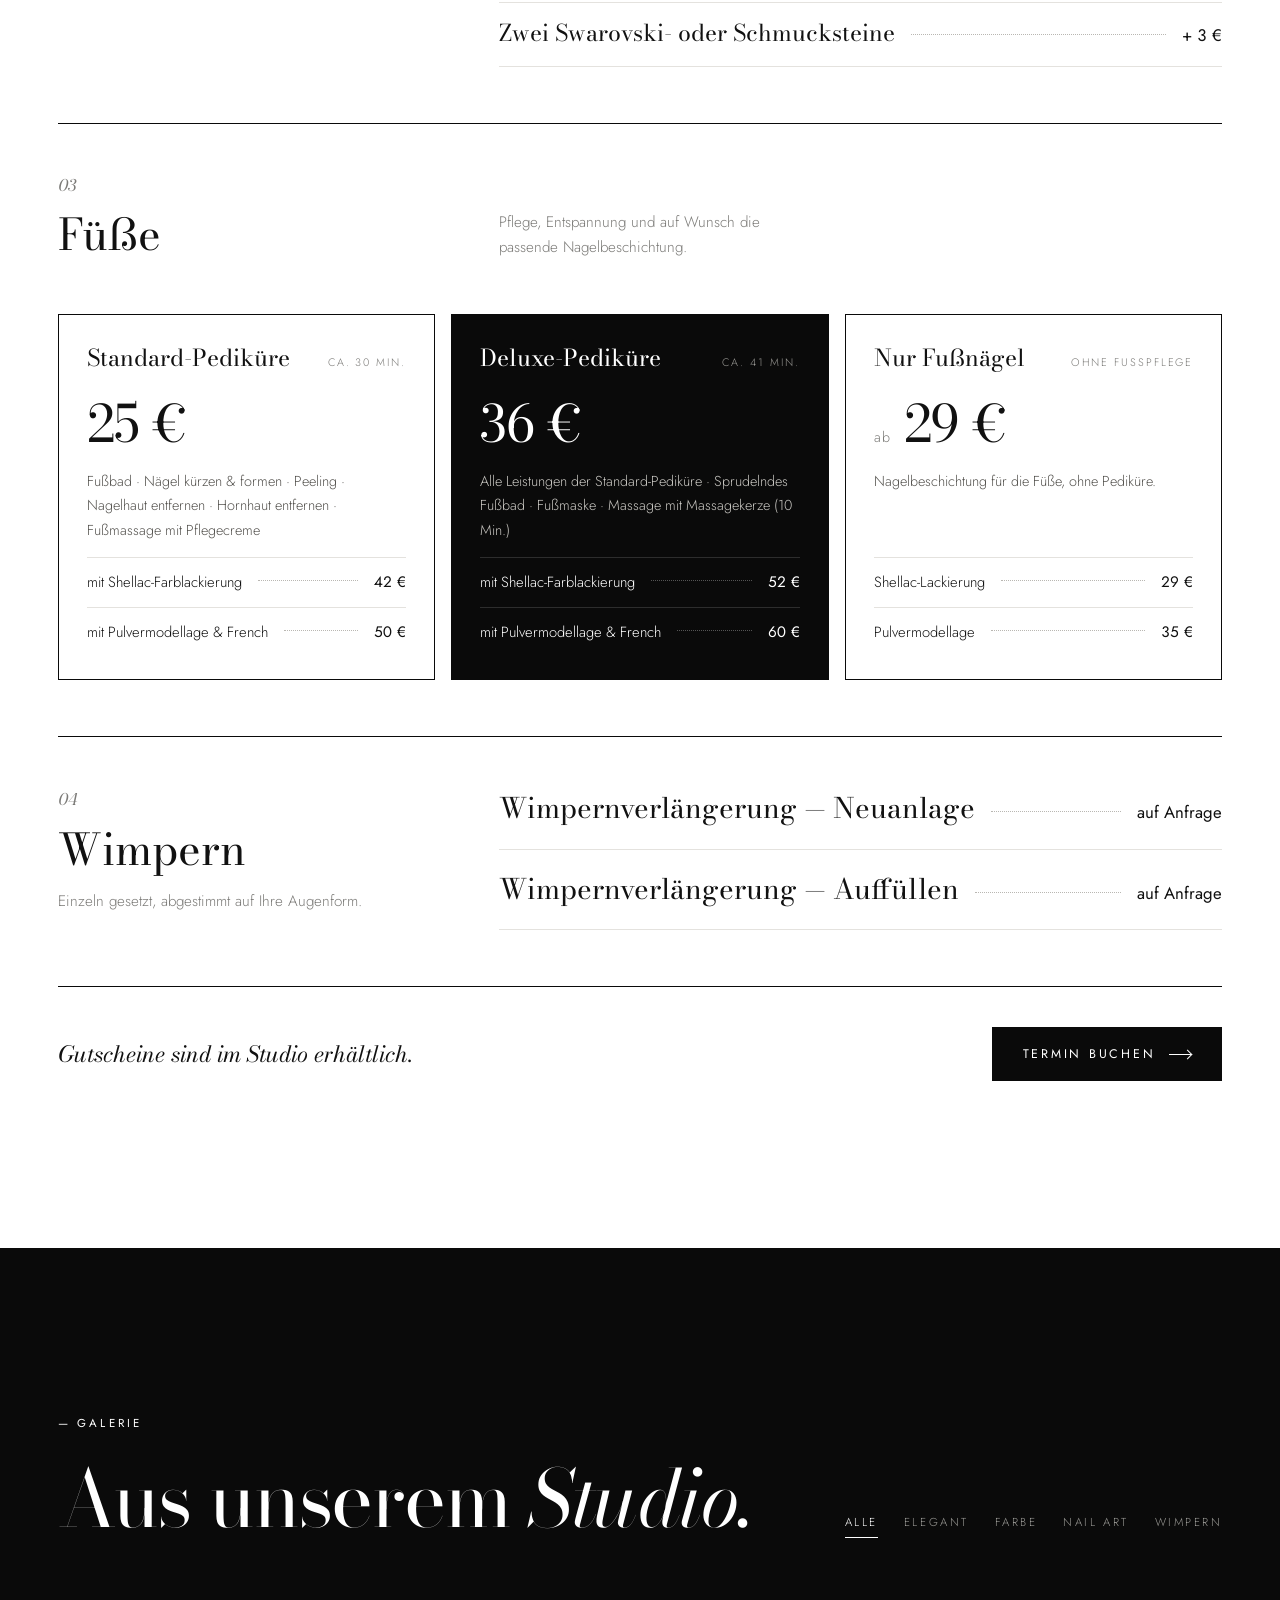
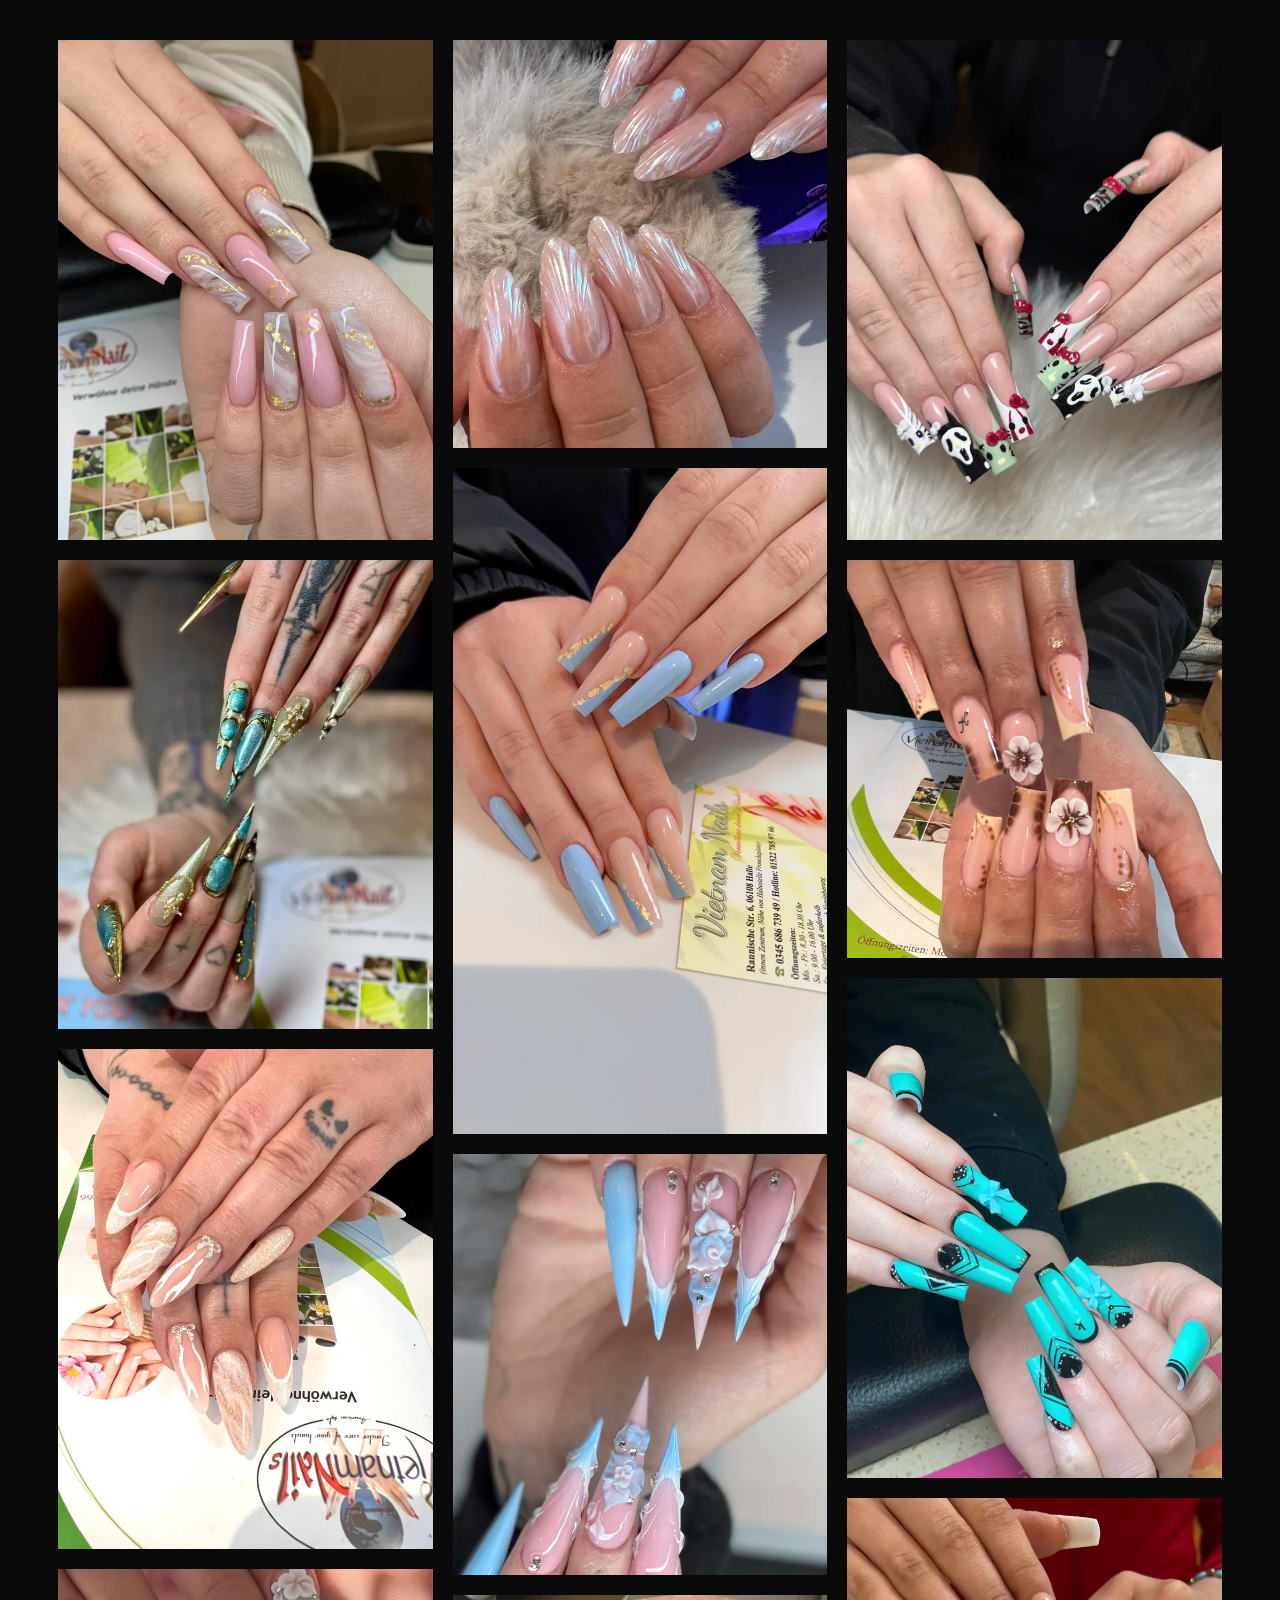
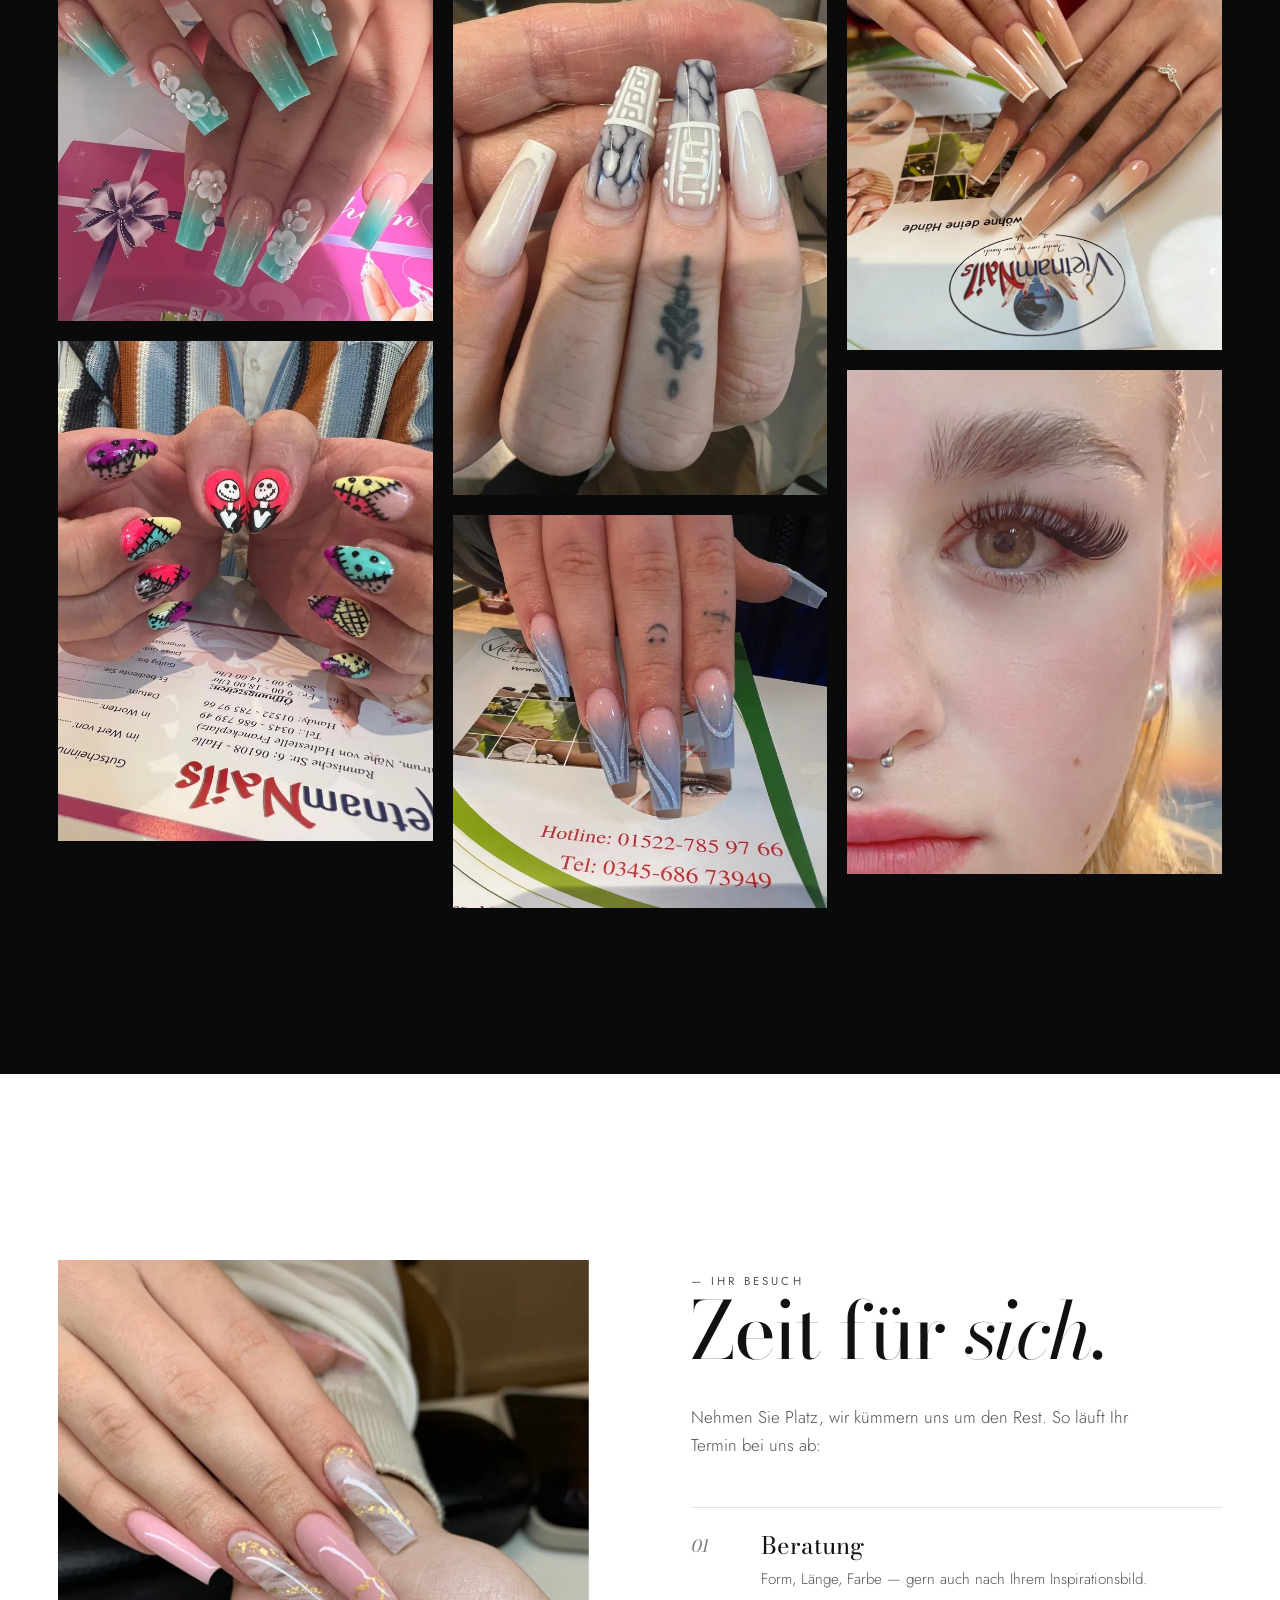
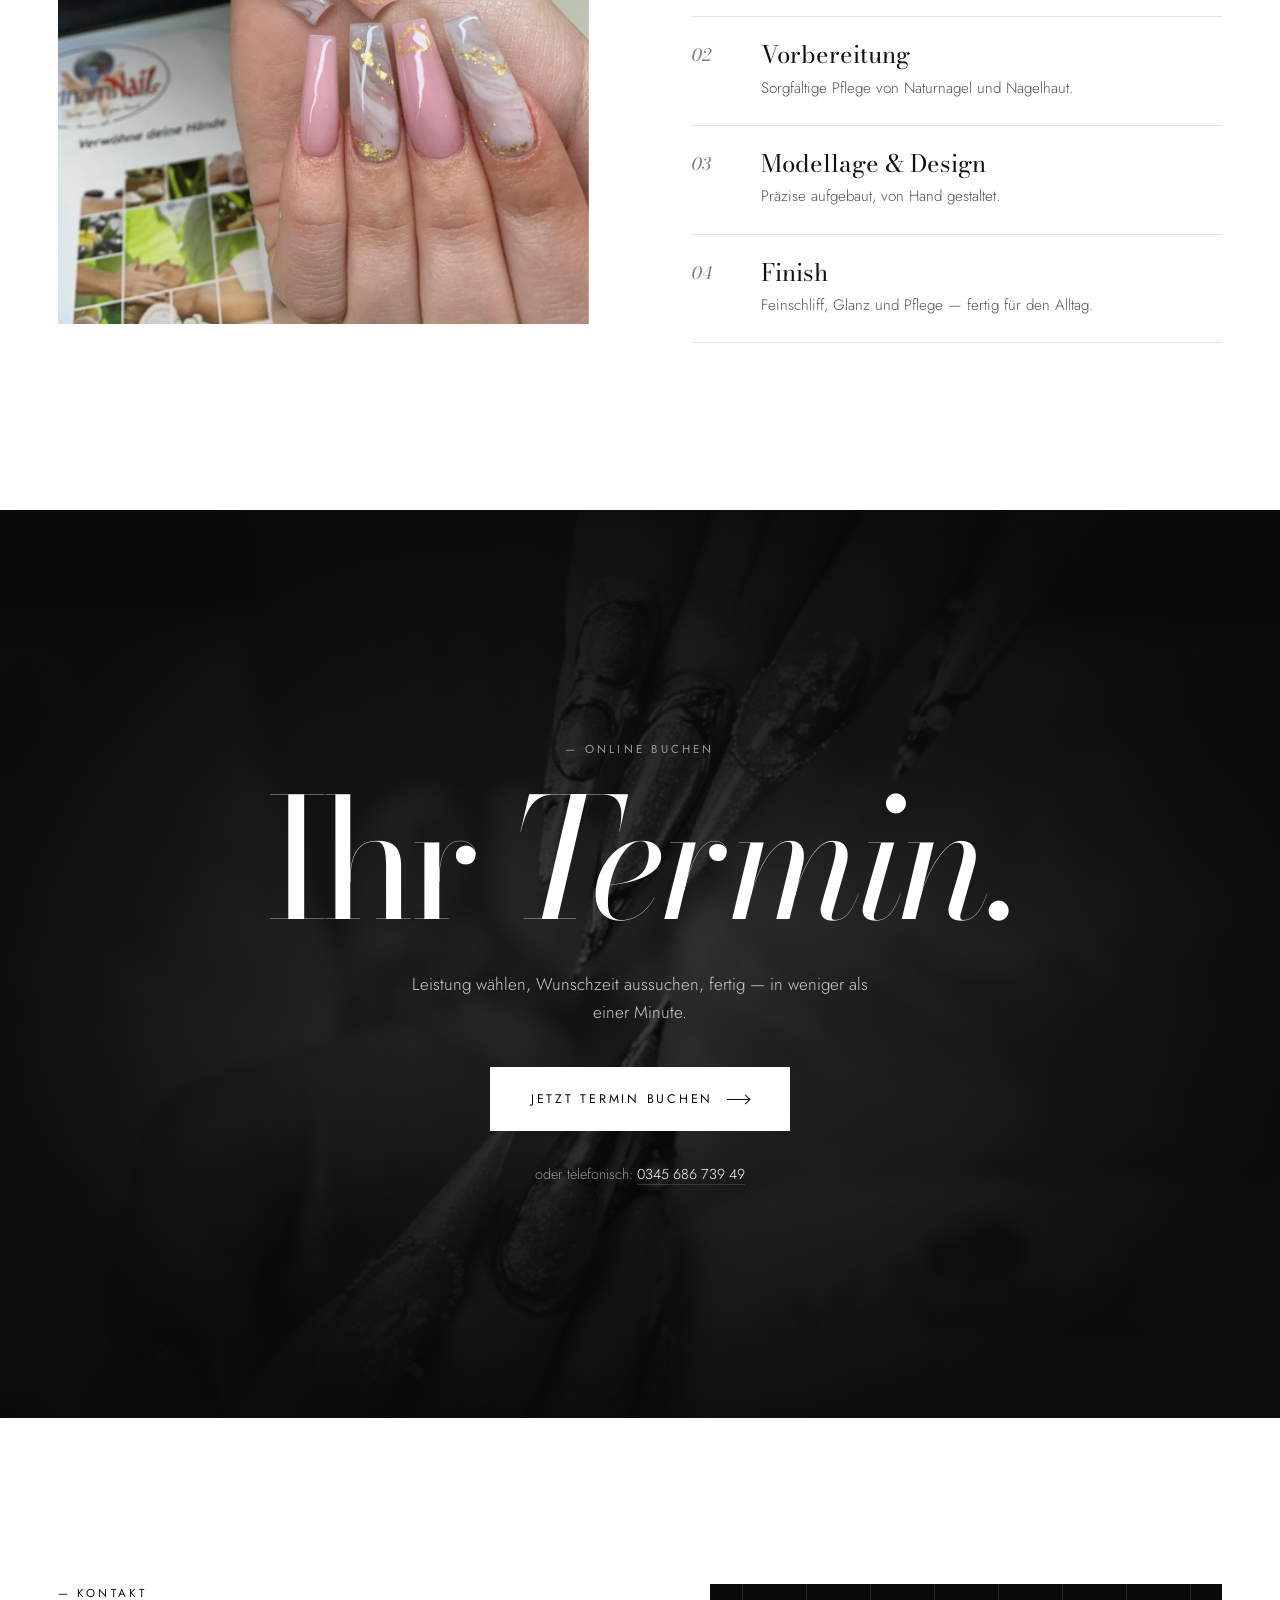
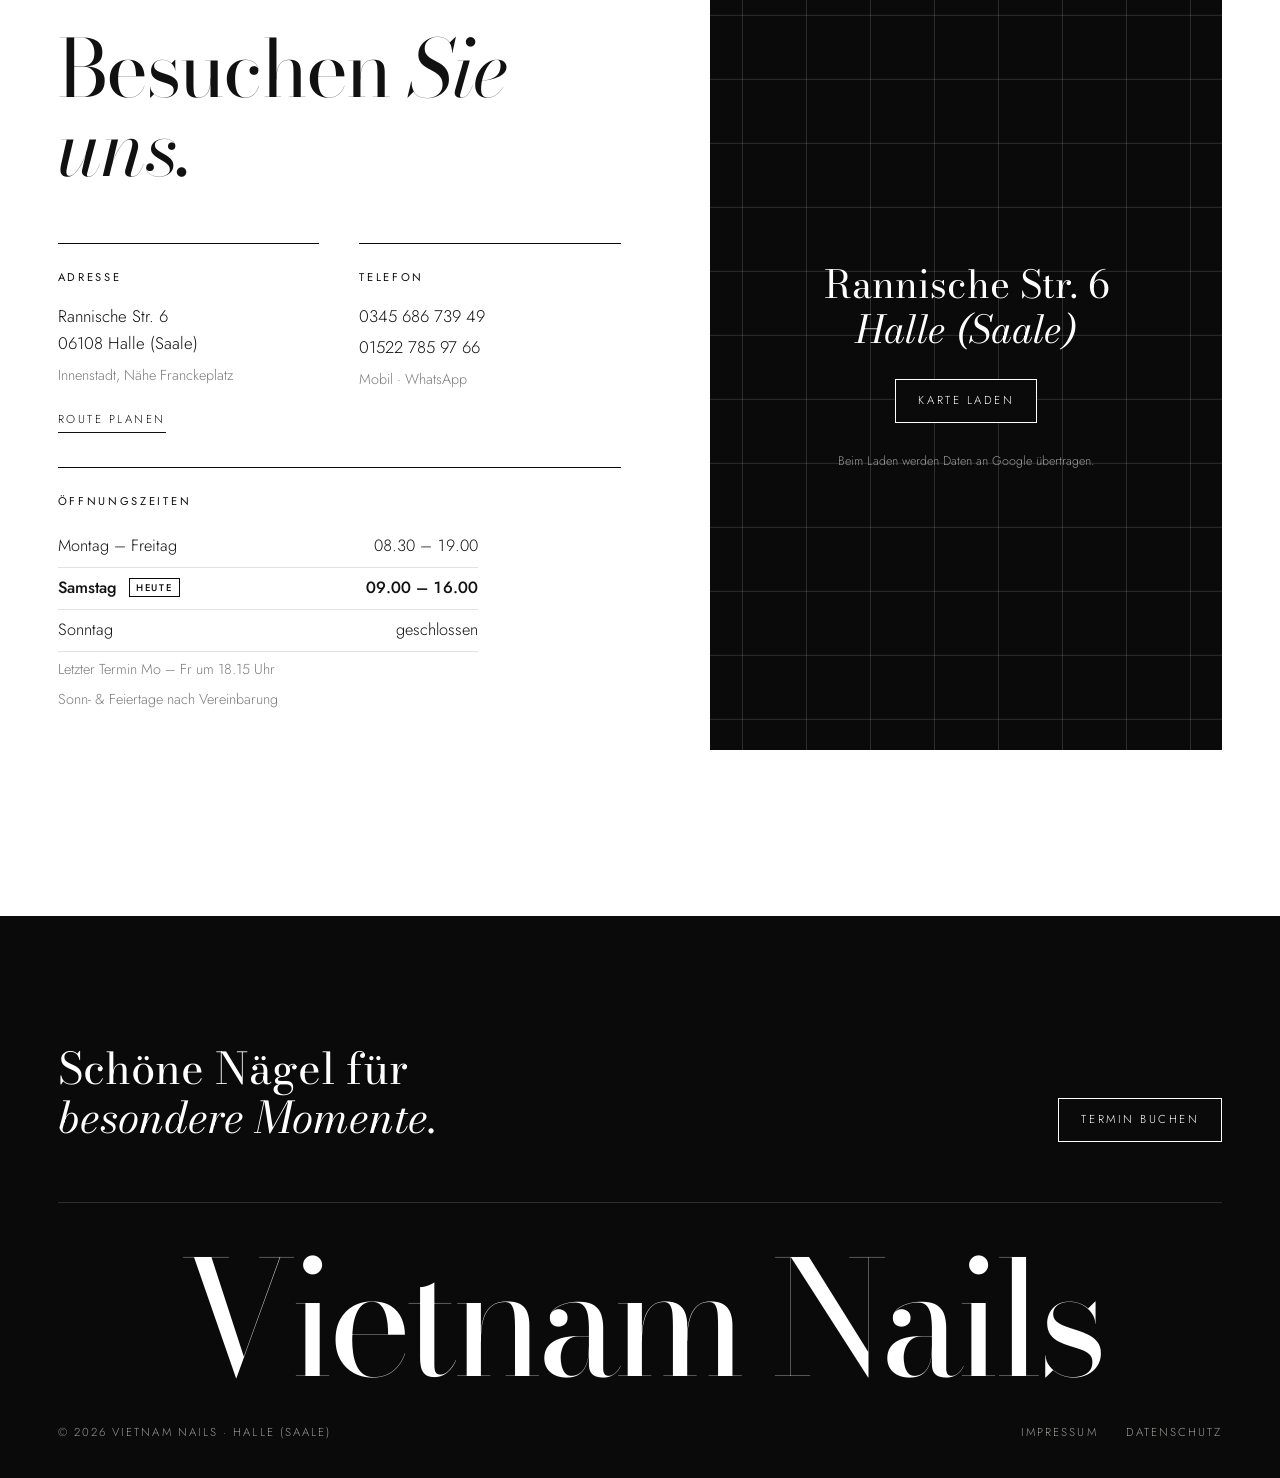
==== commit ff76a1b6: "Mo–Fr bis 19:00 geöffnet, letzter Termin 18:15 - Öffnungszeiten können einen letzten Terminbeginn ha" ====
--- a/index.html
+++ b/index.html
@@ -28,7 +28,7 @@
     "telephone": "+49 345 68673949",
     "address": { "@type": "PostalAddress", "streetAddress": "Rannische Str. 6", "postalCode": "06108", "addressLocality": "Halle (Saale)", "addressCountry": "DE" },
     "openingHoursSpecification": [
-      { "@type": "OpeningHoursSpecification", "dayOfWeek": ["Monday","Tuesday","Wednesday","Thursday","Friday"], "opens": "08:30", "closes": "18:30" },
+      { "@type": "OpeningHoursSpecification", "dayOfWeek": ["Monday","Tuesday","Wednesday","Thursday","Friday"], "opens": "08:30", "closes": "19:00" },
       { "@type": "OpeningHoursSpecification", "dayOfWeek": "Saturday", "opens": "09:00", "closes": "16:00" }
     ],
     "priceRange": "€€"
@@ -297,6 +297,7 @@
           <div class="c-item c-item-wide reveal">
             <h3>Öffnungszeiten</h3>
             <table class="hours" data-hours></table>
+            <p class="dim" data-last-start></p>
             <p class="dim">Sonn- &amp; Feiertage nach Vereinbarung</p>
           </div>
         </div>
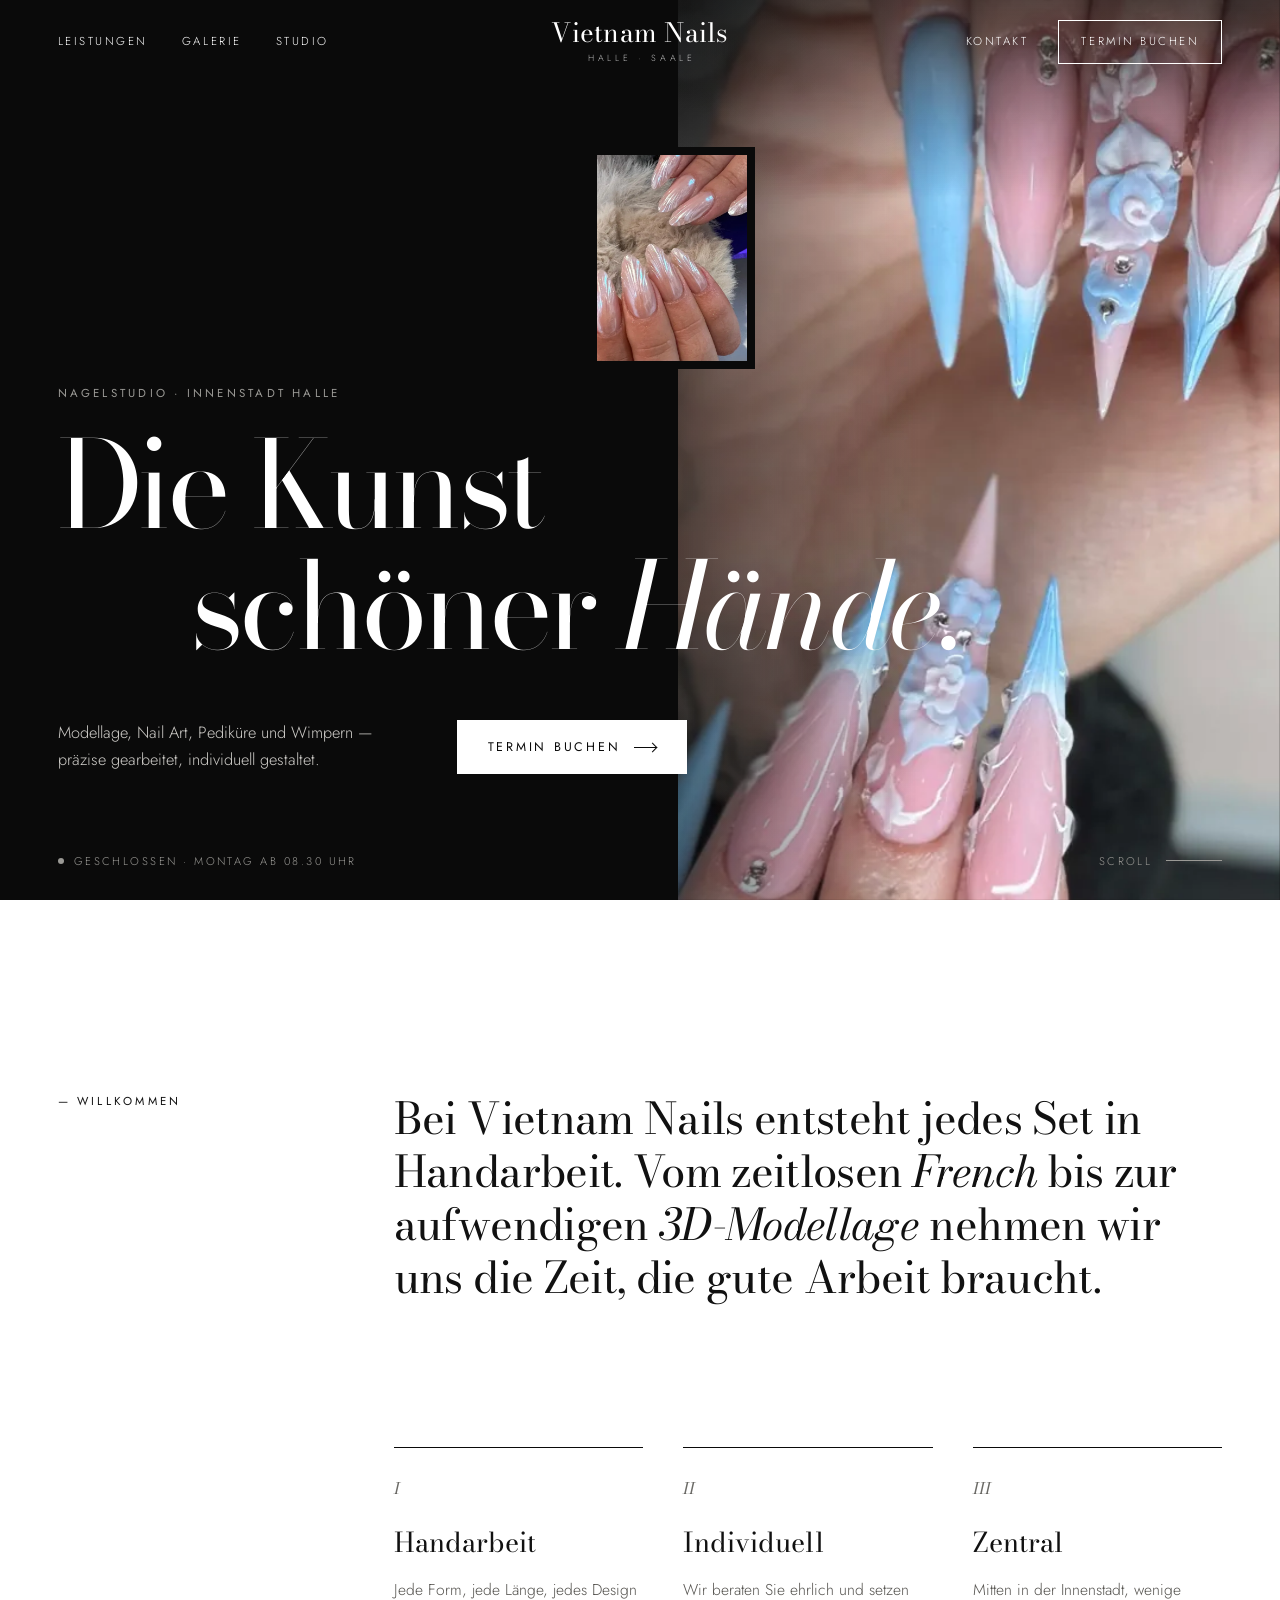
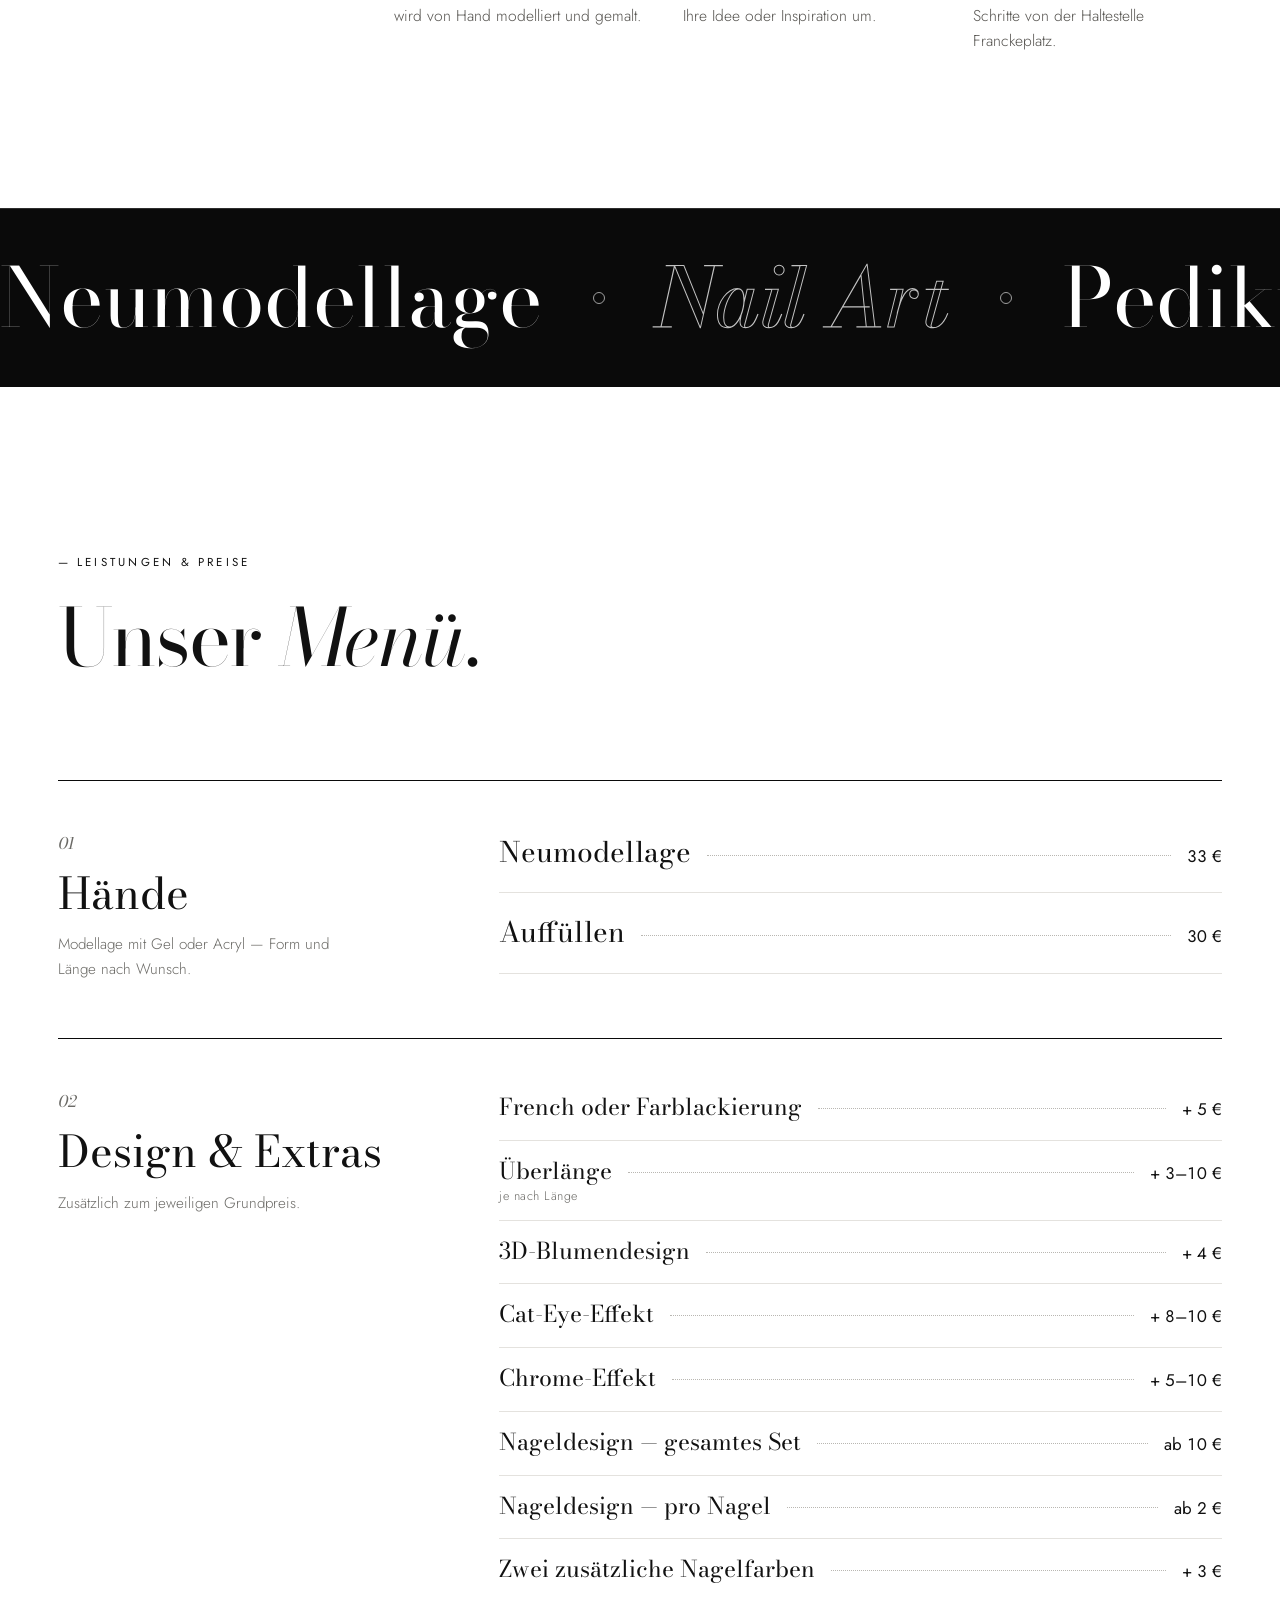
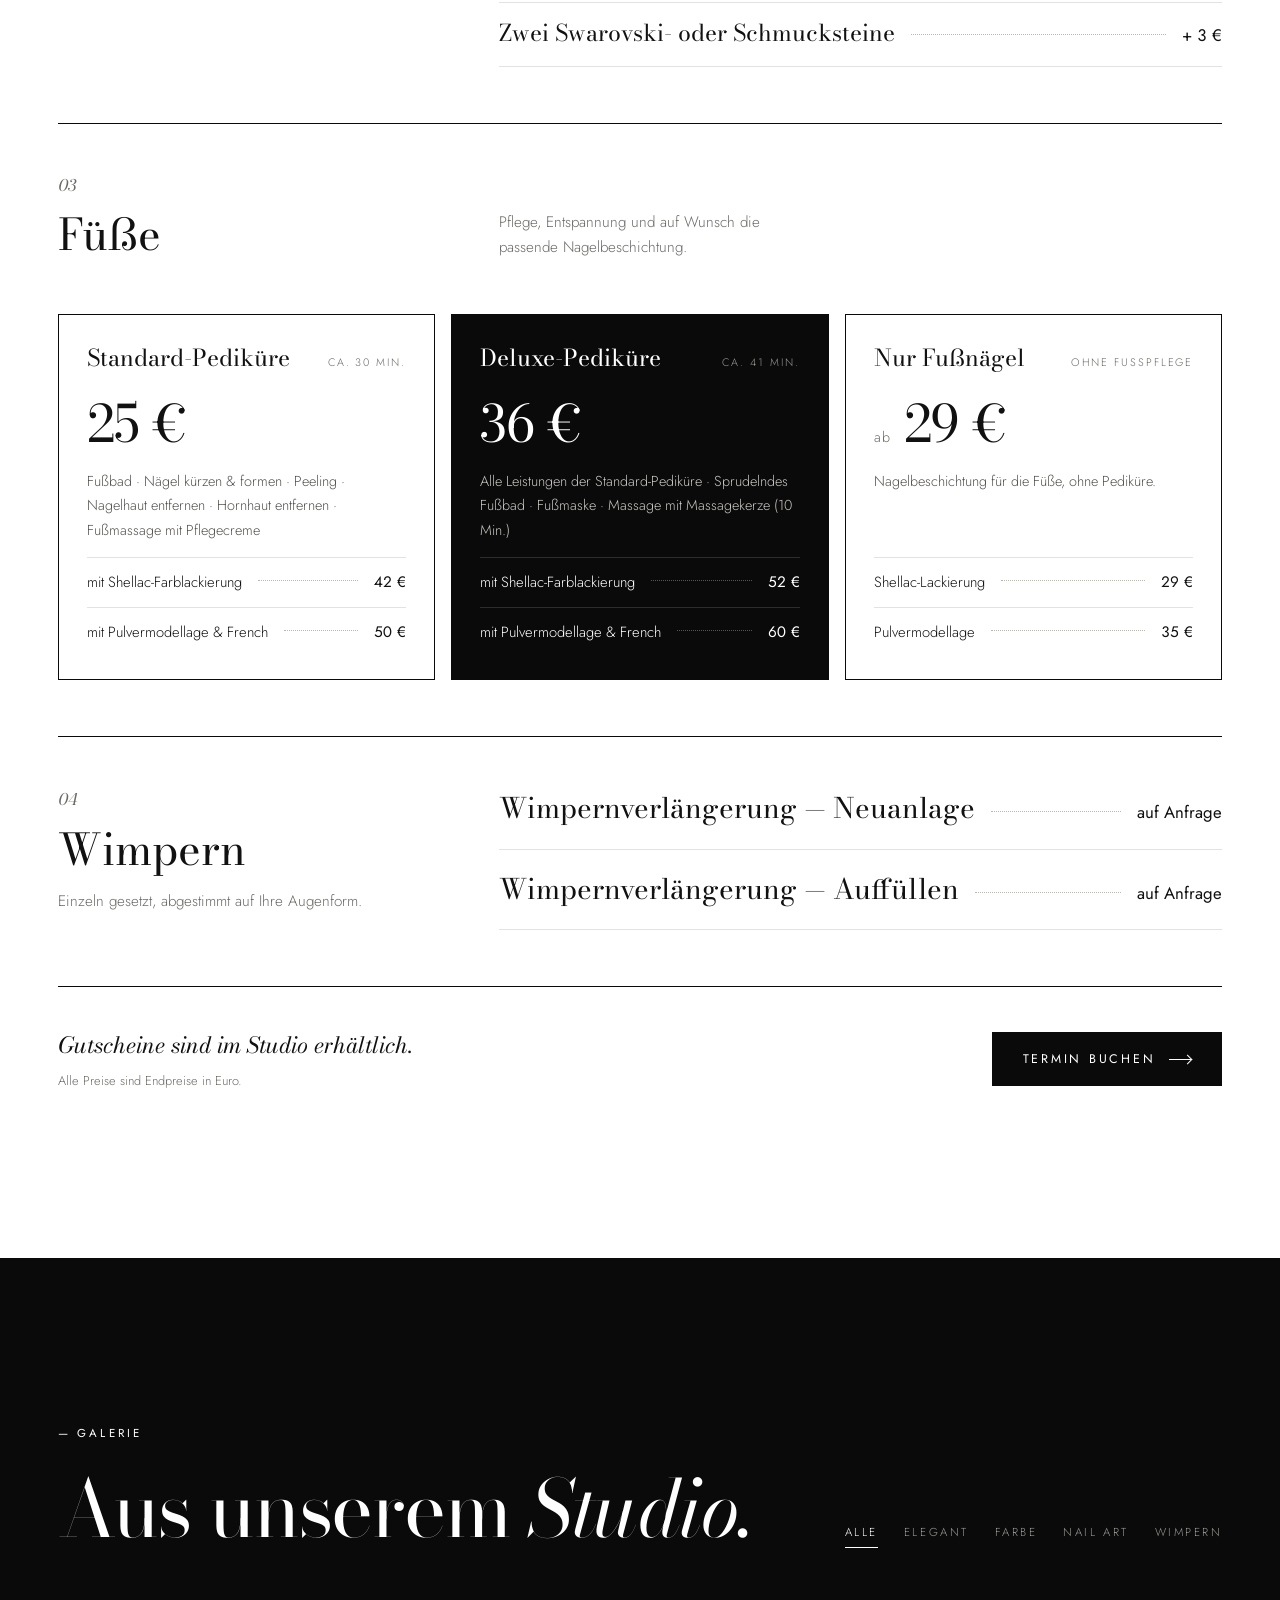
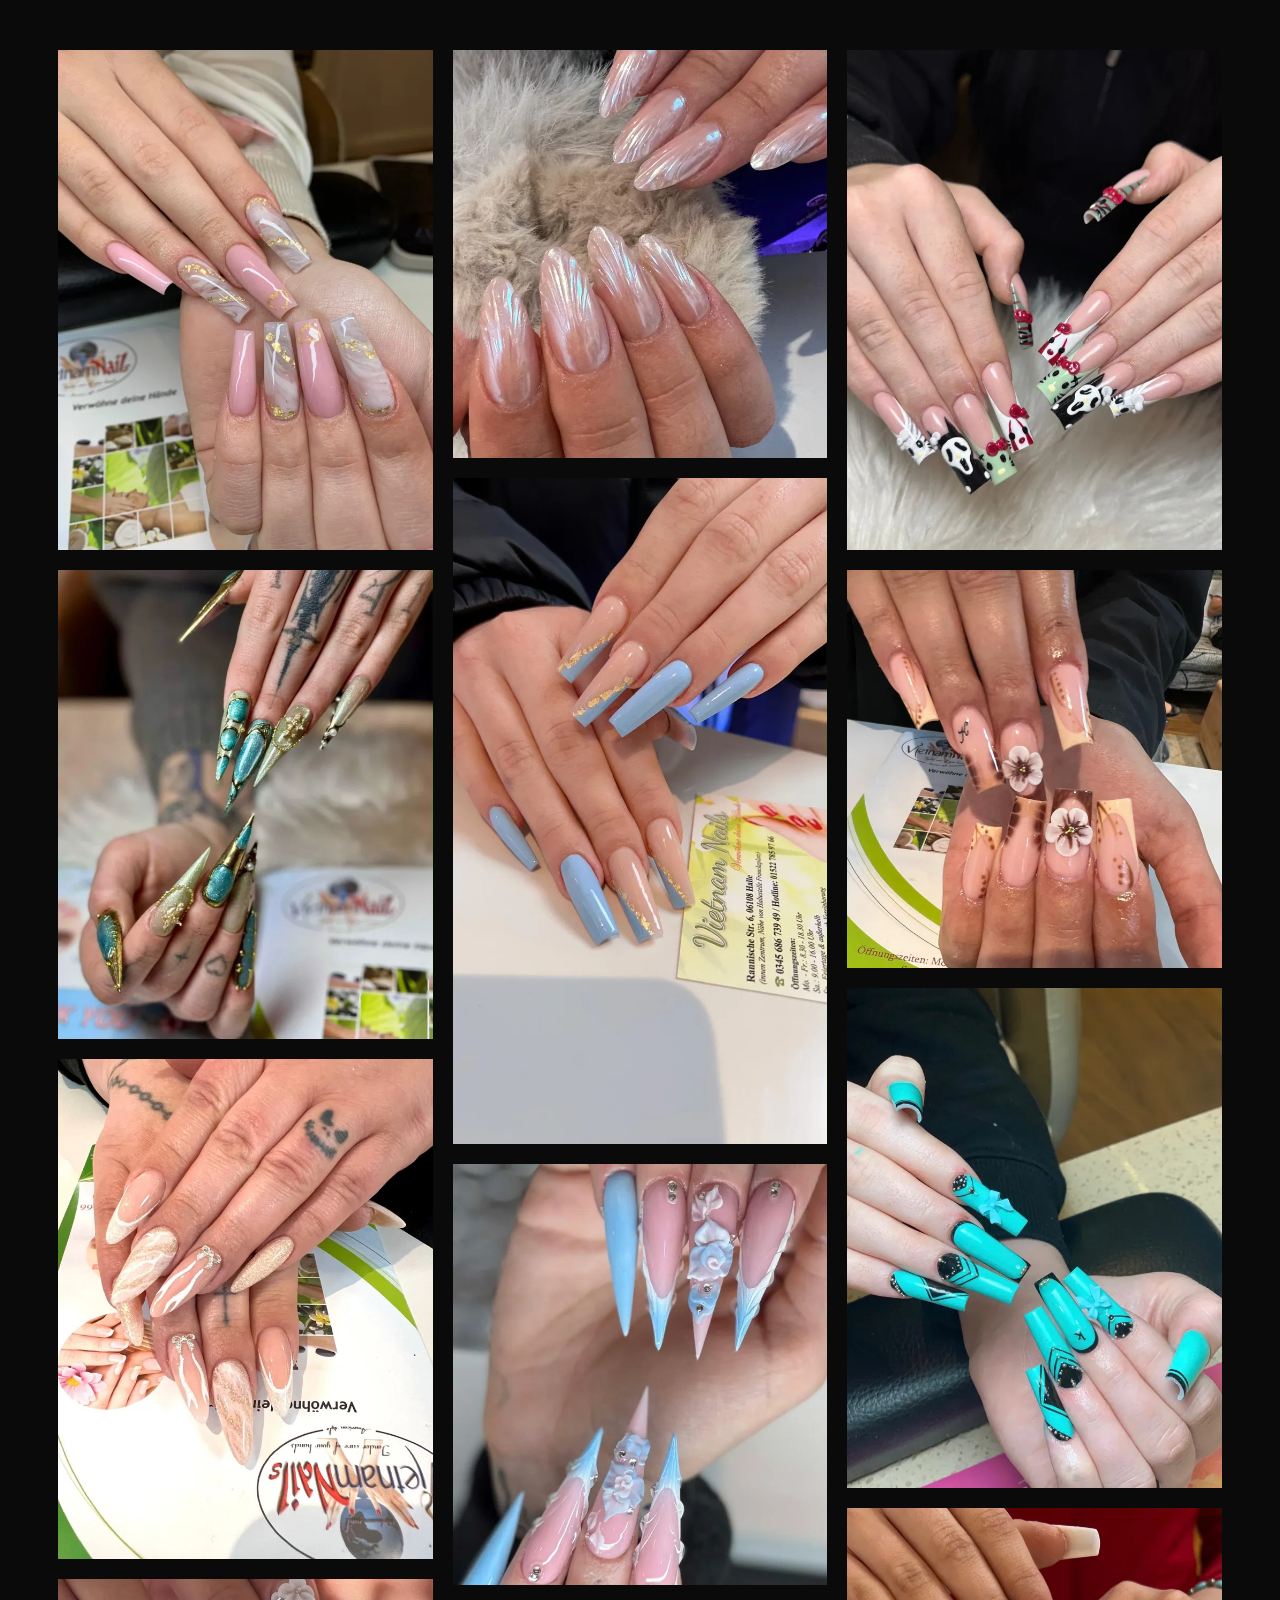
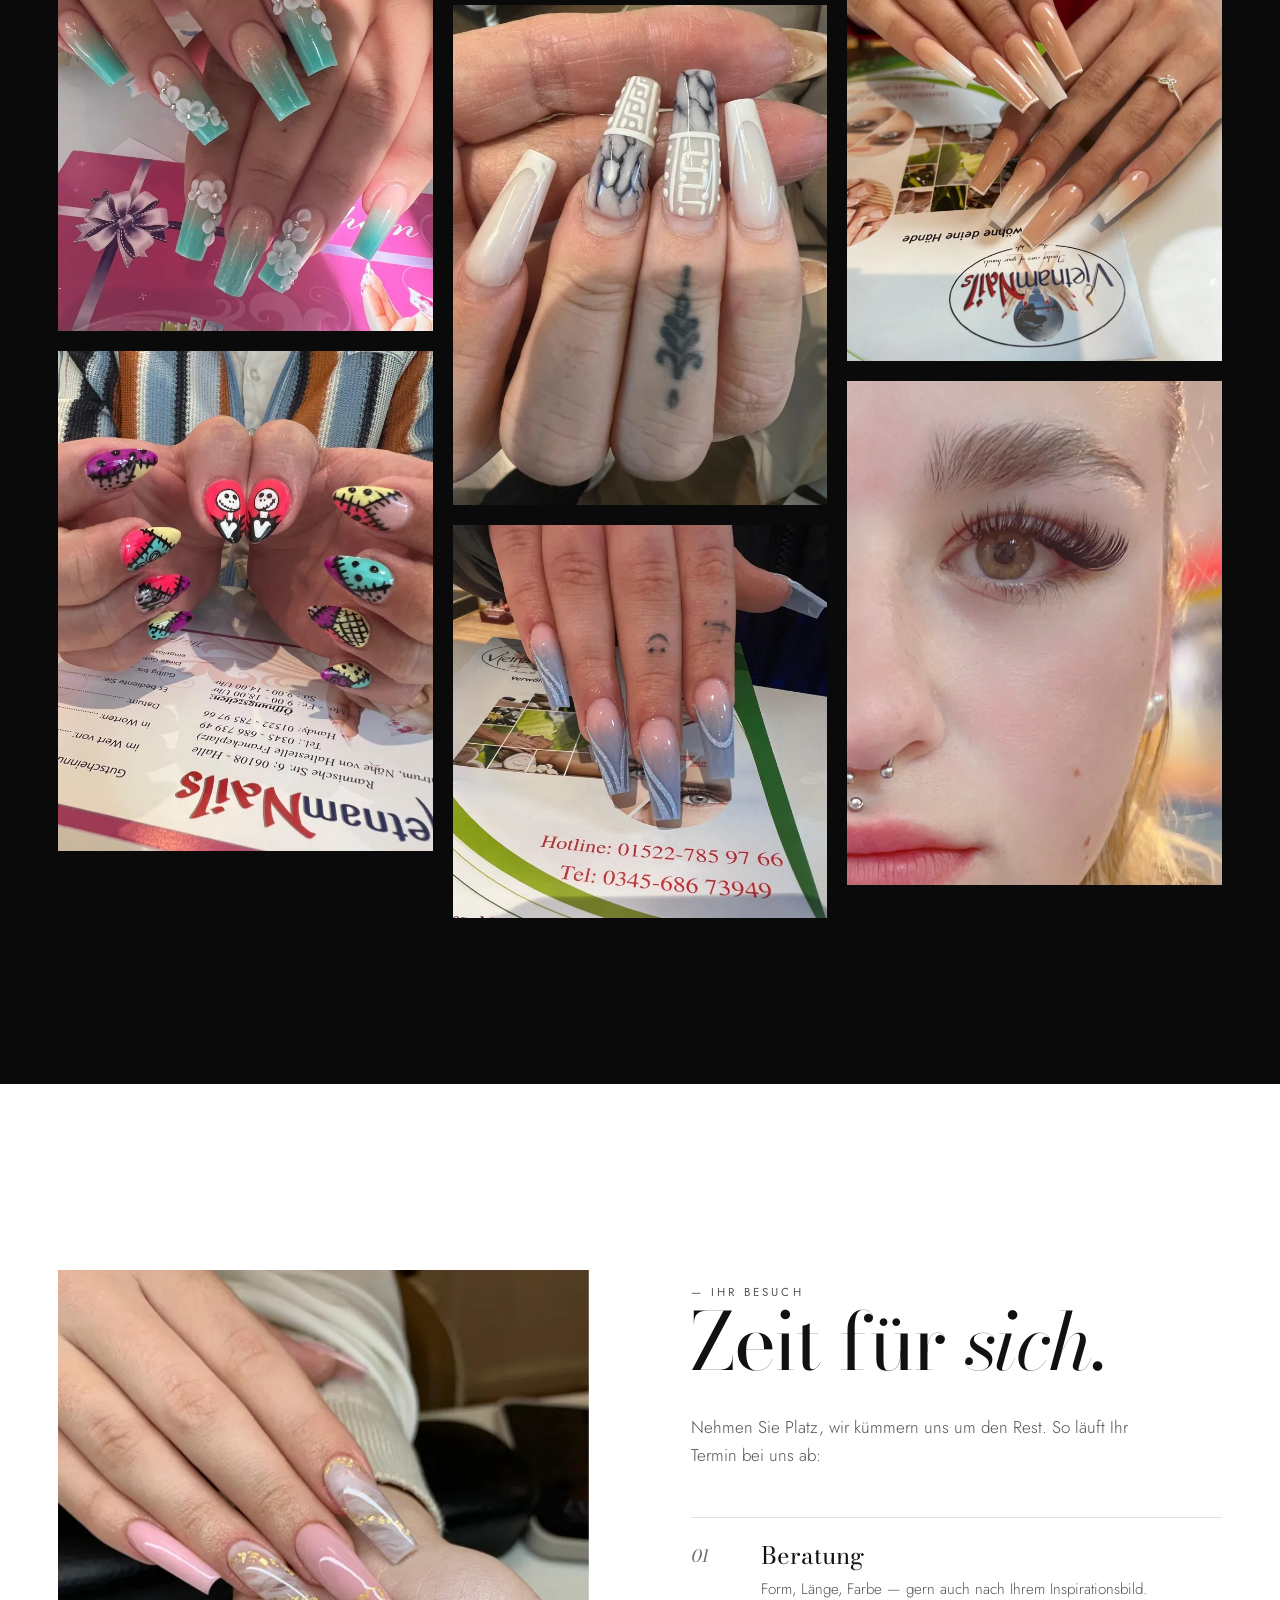
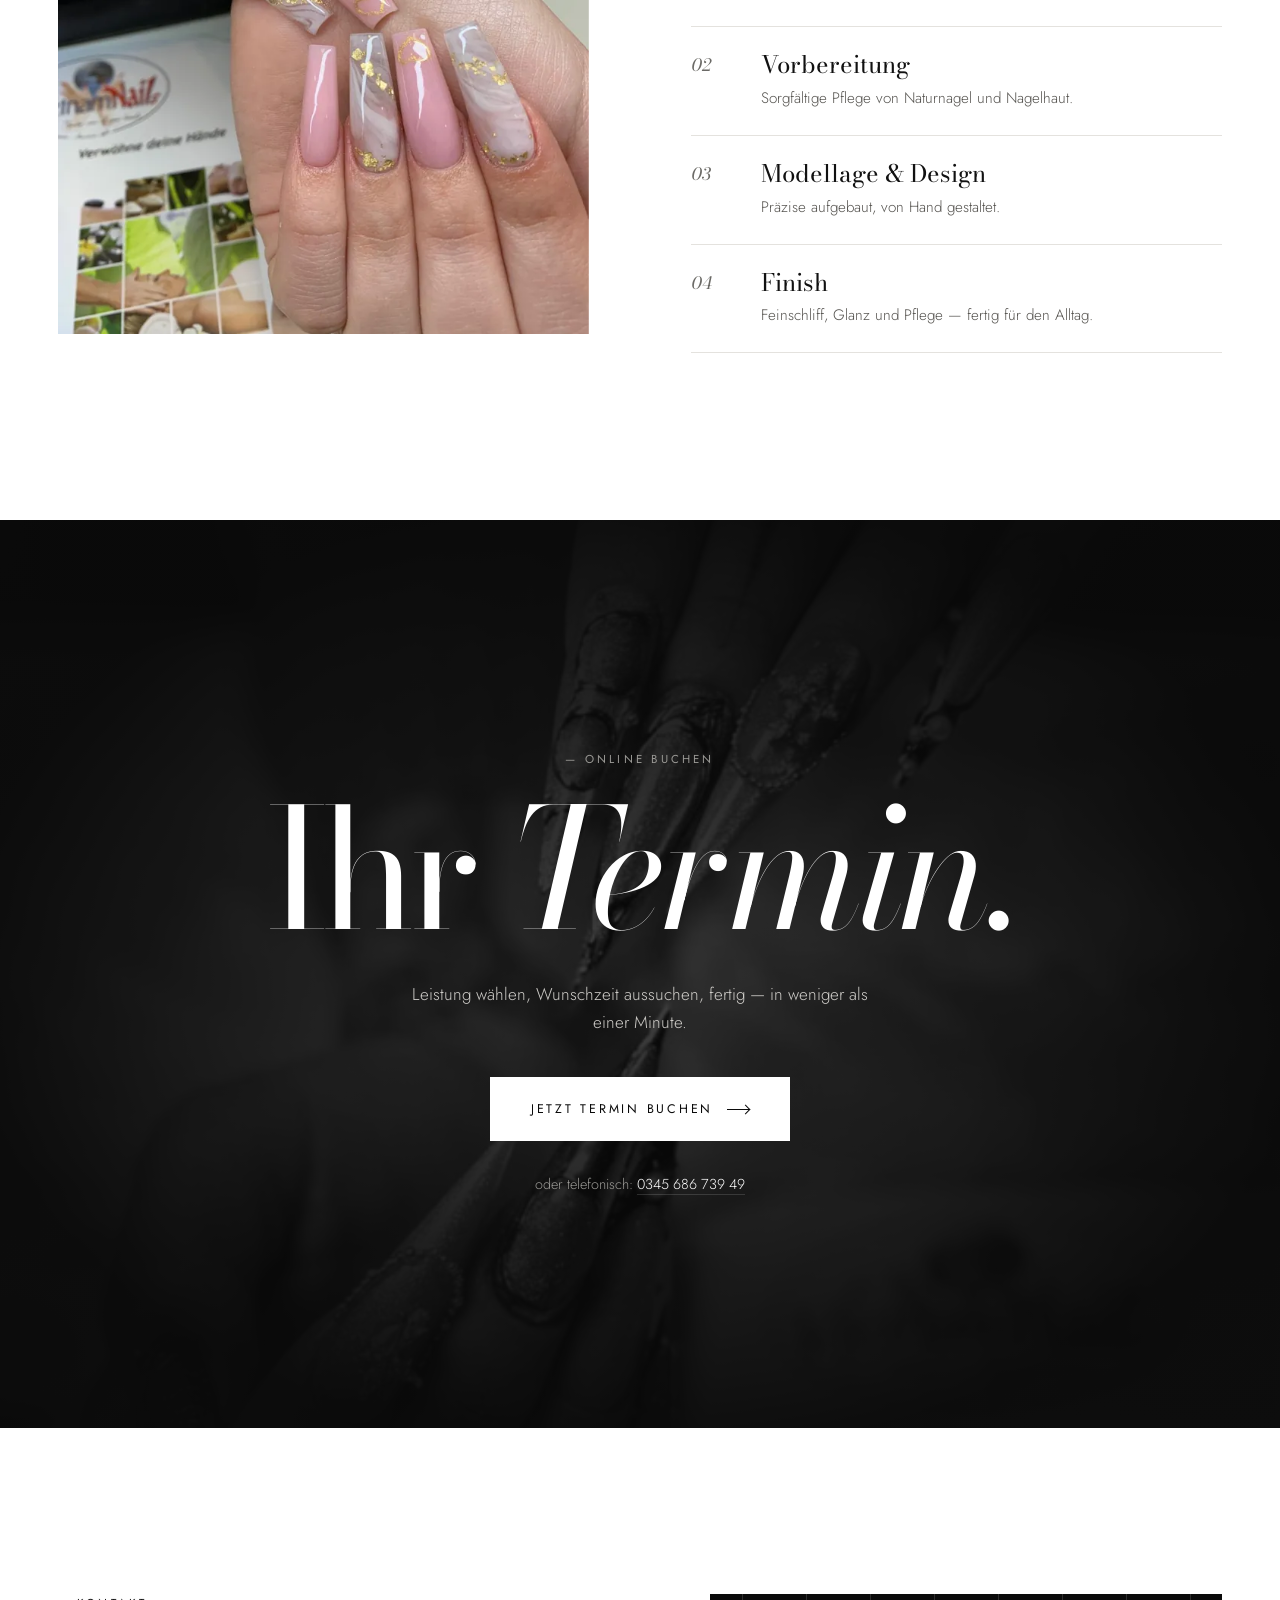
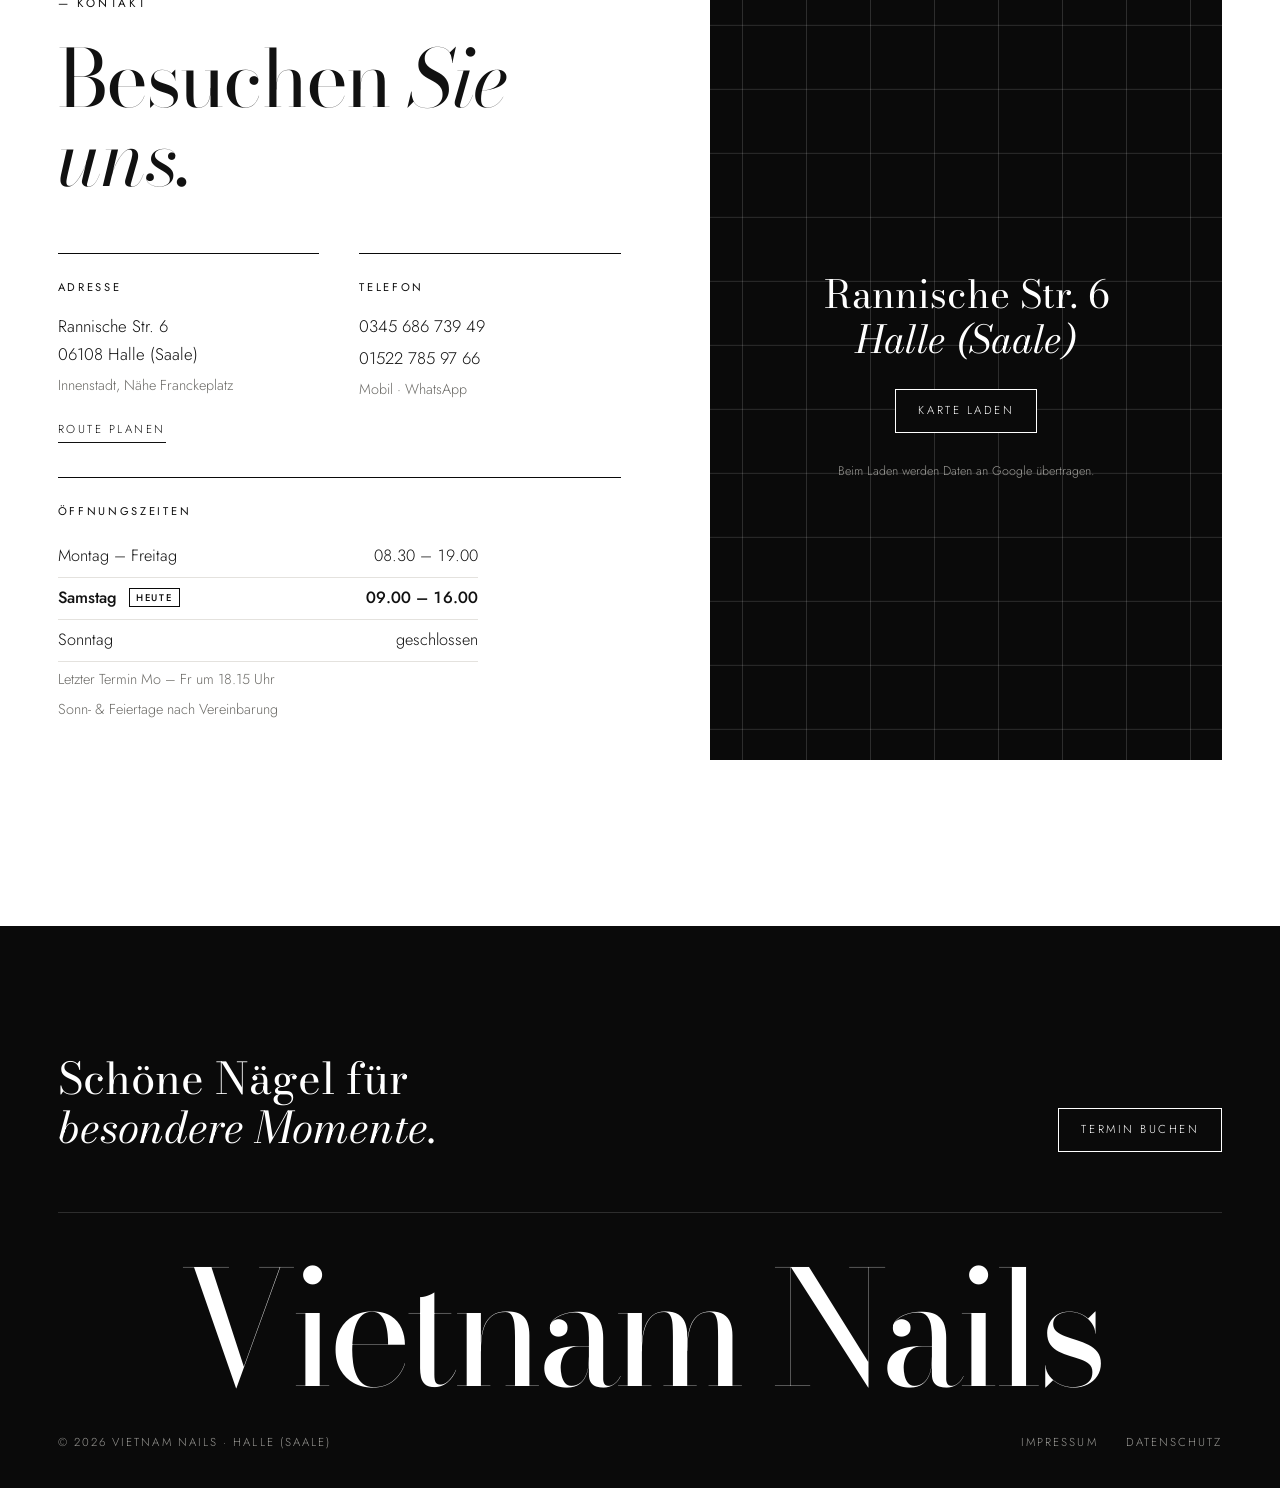
==== commit 949a49eb: "Gesamtprüfung: Recht, Sicherheit, SEO, Feinschliff Rechtliches - Impressum mit Inhaberin Nguyen Thi " ====
--- a/index.html
+++ b/index.html
@@ -6,17 +6,26 @@
   <title>Vietnam Nails · Nagelstudio Halle (Saale)</title>
   <meta name="description" content="Nageldesign, Pediküre und Wimpern in der Innenstadt von Halle (Saale). Rannische Str. 6. Termin bequem online buchen.">
   <meta name="theme-color" content="#0a0a0a">
+  <link rel="canonical" href="https://vietnamnail.de/">
   <link rel="icon" href="assets/img/favicon.svg" type="image/svg+xml">
+  <link rel="icon" href="assets/img/favicon-32.png" sizes="32x32" type="image/png">
+  <link rel="apple-touch-icon" href="assets/img/apple-touch-icon.png">
+  <link rel="manifest" href="site.webmanifest">
 
   <meta property="og:type" content="website">
-  <meta property="og:title" content="Vietnam Nails · Halle (Saale)">
+  <meta property="og:locale" content="de_DE">
+  <meta property="og:site_name" content="Vietnam Nails">
+  <meta property="og:url" content="https://vietnamnail.de/">
+  <meta property="og:title" content="Vietnam Nails · Nagelstudio in Halle (Saale)">
   <meta property="og:description" content="Nageldesign, Pediküre & Wimpern in der Innenstadt von Halle. Termin online buchen.">
-  <meta property="og:image" content="assets/img/gallery/rosa-marmor-gold.webp">
-
-  <link rel="preconnect" href="https://fonts.googleapis.com">
-  <link rel="preconnect" href="https://fonts.gstatic.com" crossorigin>
-  <link href="https://fonts.googleapis.com/css2?family=Bodoni+Moda:ital,opsz,wght@0,6..96,400;0,6..96,500;1,6..96,400;1,6..96,500&family=Jost:wght@300;400;500&display=swap" rel="stylesheet">
-  <link rel="stylesheet" href="assets/css/style.css">
+  <meta property="og:image" content="https://vietnamnail.de/assets/img/og-image.jpg">
+  <meta property="og:image:width" content="1200">
+  <meta property="og:image:height" content="630">
+  <meta name="twitter:card" content="summary_large_image">
+  <link rel="preload" href="assets/fonts/bodoni-moda-normal-latin.woff2" as="font" type="font/woff2" crossorigin>
+  <link rel="preload" href="assets/fonts/jost-normal-latin.woff2" as="font" type="font/woff2" crossorigin>
+  <link rel="stylesheet" href="assets/css/fonts.css?v=20261030">
+  <link rel="stylesheet" href="assets/css/style.css?v=20261030">
   <script>document.documentElement.classList.add("js")</script>
 
   <script type="application/ld+json">
@@ -24,7 +33,10 @@
     "@context": "https://schema.org",
     "@type": "NailSalon",
     "name": "Vietnam Nails",
-    "image": "assets/img/gallery/rosa-marmor-gold.webp",
+    "image": "https://vietnamnail.de/assets/img/og-image.jpg",
+    "url": "https://vietnamnail.de/",
+    "hasMap": "https://maps.app.goo.gl/wQZEiNsJ5wFjue3s9",
+    "areaServed": "Halle (Saale)",
     "telephone": "+49 345 68673949",
     "address": { "@type": "PostalAddress", "streetAddress": "Rannische Str. 6", "postalCode": "06108", "addressLocality": "Halle (Saale)", "addressCountry": "DE" },
     "openingHoursSpecification": [
@@ -79,7 +91,7 @@
   <!-- ============ HERO ============ -->
   <section class="hero" id="top" data-theme="dark">
     <div class="hero-img">
-      <img src="assets/img/gallery/stiletto-blau-rosen.webp" alt="" width="1400" height="1572" fetchpriority="high">
+      <img src="assets/img/gallery/stiletto-blau-rosen.webp" srcset="assets/img/gallery/stiletto-blau-rosen-sm.webp 700w, assets/img/gallery/stiletto-blau-rosen.webp 1400w" sizes="(max-width: 900px) 100vw, 47vw" alt="" width="1400" height="1572" fetchpriority="high">
     </div>
     <div class="hero-side">
       <img src="assets/img/gallery/perlmutt-chrome-sm.webp" alt="" width="700" height="761">
@@ -214,7 +226,7 @@
       </div>
 
       <div class="menu-cta reveal">
-        <p>Gutscheine sind im Studio erhältlich.</p>
+        <p>Gutscheine sind im Studio erhältlich.<small>Alle Preise sind Endpreise in Euro.</small></p>
         <button class="btn-solid" data-book>Termin buchen <i class="arr" aria-hidden="true"></i></button>
       </div>
     </div>
@@ -245,7 +257,7 @@
   <section class="sec" id="studio" data-theme="light">
     <div class="wrap studio">
       <figure class="studio-img reveal-img">
-        <img src="assets/img/gallery/rosa-marmor-gold.webp" alt="Rosa Nägel mit Marmor und Blattgold" loading="lazy" width="1200" height="1600">
+        <img src="assets/img/gallery/rosa-marmor-gold.webp" srcset="assets/img/gallery/rosa-marmor-gold-sm.webp 700w, assets/img/gallery/rosa-marmor-gold.webp 1200w" sizes="(max-width: 900px) 100vw, 45vw" alt="Rosa Nägel mit Marmor und Blattgold" loading="lazy" width="1200" height="1600">
       </figure>
       <div class="studio-copy">
         <p class="label reveal">— Ihr Besuch</p>
@@ -263,7 +275,7 @@
 
   <!-- ============ BOOKING CTA ============ -->
   <section class="cta" id="termin" data-theme="dark">
-    <div class="cta-bg"><img src="assets/img/gallery/stiletto-tuerkis-gold.webp" alt="" loading="lazy" width="1080" height="1350"></div>
+    <div class="cta-bg"><img src="assets/img/gallery/stiletto-tuerkis-gold-sm.webp" alt="" loading="lazy" width="700" height="875"></div>
     <div class="wrap cta-inner">
       <p class="label reveal">— Online buchen</p>
       <h2 class="cta-title reveal">Ihr <em>Termin.</em></h2>
@@ -406,7 +418,7 @@
           <input type="text" name="website" class="hp" tabindex="-1" autocomplete="off" aria-hidden="true">
           <label class="bk-consent">
             <input type="checkbox" name="consent" required>
-            <span>Ich bin einverstanden, dass meine Angaben für die Terminvergabe gespeichert werden (<a href="datenschutz.html" target="_blank">Datenschutz</a>).</span>
+            <span>Ich habe die <a href="datenschutz.html" target="_blank" rel="noopener">Datenschutzhinweise</a> gelesen. Meine Angaben werden nur für die Terminvergabe verwendet.</span>
           </label>
         </form>
       </section>
@@ -453,6 +465,6 @@
   </div>
 </div>
 
-<script src="assets/js/main.js" defer></script>
+<script src="assets/js/main.js?v=20261030" defer></script>
 </body>
 </html>
--- a/assets/css/fonts.css
+++ b/assets/css/fonts.css
@@ -0,0 +1,127 @@
+/* Schriften lokal eingebunden (keine Verbindung zu Google) – Bodoni Moda & Jost, SIL Open Font License */
+/* Bodoni Moda italic latin-ext */
+@font-face {
+  font-family: 'Bodoni Moda';
+  font-style: italic;
+  font-weight: 400;
+  font-display: swap;
+  src: url(../fonts/bodoni-moda-italic-latin-ext.woff2) format('woff2');
+  unicode-range: U+0100-02BA, U+02BD-02C5, U+02C7-02CC, U+02CE-02D7, U+02DD-02FF, U+0304, U+0308, U+0329, U+1D00-1DBF, U+1E00-1E9F, U+1EF2-1EFF, U+2020, U+20A0-20AB, U+20AD-20C4, U+2113, U+2C60-2C7F, U+A720-A7FF;
+}
+/* Bodoni Moda italic latin */
+@font-face {
+  font-family: 'Bodoni Moda';
+  font-style: italic;
+  font-weight: 400;
+  font-display: swap;
+  src: url(../fonts/bodoni-moda-italic-latin.woff2) format('woff2');
+  unicode-range: U+0000-00FF, U+0131, U+0152-0153, U+02BB-02BC, U+02C6, U+02DA, U+02DC, U+0304, U+0308, U+0329, U+2000-206F, U+20AC, U+2122, U+2191, U+2193, U+2212, U+2215, U+FEFF, U+FFFD;
+}
+/* Bodoni Moda italic latin-ext */
+@font-face {
+  font-family: 'Bodoni Moda';
+  font-style: italic;
+  font-weight: 500;
+  font-display: swap;
+  src: url(../fonts/bodoni-moda-italic-latin-ext.woff2) format('woff2');
+  unicode-range: U+0100-02BA, U+02BD-02C5, U+02C7-02CC, U+02CE-02D7, U+02DD-02FF, U+0304, U+0308, U+0329, U+1D00-1DBF, U+1E00-1E9F, U+1EF2-1EFF, U+2020, U+20A0-20AB, U+20AD-20C4, U+2113, U+2C60-2C7F, U+A720-A7FF;
+}
+/* Bodoni Moda italic latin */
+@font-face {
+  font-family: 'Bodoni Moda';
+  font-style: italic;
+  font-weight: 500;
+  font-display: swap;
+  src: url(../fonts/bodoni-moda-italic-latin.woff2) format('woff2');
+  unicode-range: U+0000-00FF, U+0131, U+0152-0153, U+02BB-02BC, U+02C6, U+02DA, U+02DC, U+0304, U+0308, U+0329, U+2000-206F, U+20AC, U+2122, U+2191, U+2193, U+2212, U+2215, U+FEFF, U+FFFD;
+}
+/* Bodoni Moda normal latin-ext */
+@font-face {
+  font-family: 'Bodoni Moda';
+  font-style: normal;
+  font-weight: 400;
+  font-display: swap;
+  src: url(../fonts/bodoni-moda-normal-latin-ext.woff2) format('woff2');
+  unicode-range: U+0100-02BA, U+02BD-02C5, U+02C7-02CC, U+02CE-02D7, U+02DD-02FF, U+0304, U+0308, U+0329, U+1D00-1DBF, U+1E00-1E9F, U+1EF2-1EFF, U+2020, U+20A0-20AB, U+20AD-20C4, U+2113, U+2C60-2C7F, U+A720-A7FF;
+}
+/* Bodoni Moda normal latin */
+@font-face {
+  font-family: 'Bodoni Moda';
+  font-style: normal;
+  font-weight: 400;
+  font-display: swap;
+  src: url(../fonts/bodoni-moda-normal-latin.woff2) format('woff2');
+  unicode-range: U+0000-00FF, U+0131, U+0152-0153, U+02BB-02BC, U+02C6, U+02DA, U+02DC, U+0304, U+0308, U+0329, U+2000-206F, U+20AC, U+2122, U+2191, U+2193, U+2212, U+2215, U+FEFF, U+FFFD;
+}
+/* Bodoni Moda normal latin-ext */
+@font-face {
+  font-family: 'Bodoni Moda';
+  font-style: normal;
+  font-weight: 500;
+  font-display: swap;
+  src: url(../fonts/bodoni-moda-normal-latin-ext.woff2) format('woff2');
+  unicode-range: U+0100-02BA, U+02BD-02C5, U+02C7-02CC, U+02CE-02D7, U+02DD-02FF, U+0304, U+0308, U+0329, U+1D00-1DBF, U+1E00-1E9F, U+1EF2-1EFF, U+2020, U+20A0-20AB, U+20AD-20C4, U+2113, U+2C60-2C7F, U+A720-A7FF;
+}
+/* Bodoni Moda normal latin */
+@font-face {
+  font-family: 'Bodoni Moda';
+  font-style: normal;
+  font-weight: 500;
+  font-display: swap;
+  src: url(../fonts/bodoni-moda-normal-latin.woff2) format('woff2');
+  unicode-range: U+0000-00FF, U+0131, U+0152-0153, U+02BB-02BC, U+02C6, U+02DA, U+02DC, U+0304, U+0308, U+0329, U+2000-206F, U+20AC, U+2122, U+2191, U+2193, U+2212, U+2215, U+FEFF, U+FFFD;
+}
+/* Jost normal latin-ext */
+@font-face {
+  font-family: 'Jost';
+  font-style: normal;
+  font-weight: 300;
+  font-display: swap;
+  src: url(../fonts/jost-normal-latin-ext.woff2) format('woff2');
+  unicode-range: U+0100-02BA, U+02BD-02C5, U+02C7-02CC, U+02CE-02D7, U+02DD-02FF, U+0304, U+0308, U+0329, U+1D00-1DBF, U+1E00-1E9F, U+1EF2-1EFF, U+2020, U+20A0-20AB, U+20AD-20C4, U+2113, U+2C60-2C7F, U+A720-A7FF;
+}
+/* Jost normal latin */
+@font-face {
+  font-family: 'Jost';
+  font-style: normal;
+  font-weight: 300;
+  font-display: swap;
+  src: url(../fonts/jost-normal-latin.woff2) format('woff2');
+  unicode-range: U+0000-00FF, U+0131, U+0152-0153, U+02BB-02BC, U+02C6, U+02DA, U+02DC, U+0304, U+0308, U+0329, U+2000-206F, U+20AC, U+2122, U+2191, U+2193, U+2212, U+2215, U+FEFF, U+FFFD;
+}
+/* Jost normal latin-ext */
+@font-face {
+  font-family: 'Jost';
+  font-style: normal;
+  font-weight: 400;
+  font-display: swap;
+  src: url(../fonts/jost-normal-latin-ext.woff2) format('woff2');
+  unicode-range: U+0100-02BA, U+02BD-02C5, U+02C7-02CC, U+02CE-02D7, U+02DD-02FF, U+0304, U+0308, U+0329, U+1D00-1DBF, U+1E00-1E9F, U+1EF2-1EFF, U+2020, U+20A0-20AB, U+20AD-20C4, U+2113, U+2C60-2C7F, U+A720-A7FF;
+}
+/* Jost normal latin */
+@font-face {
+  font-family: 'Jost';
+  font-style: normal;
+  font-weight: 400;
+  font-display: swap;
+  src: url(../fonts/jost-normal-latin.woff2) format('woff2');
+  unicode-range: U+0000-00FF, U+0131, U+0152-0153, U+02BB-02BC, U+02C6, U+02DA, U+02DC, U+0304, U+0308, U+0329, U+2000-206F, U+20AC, U+2122, U+2191, U+2193, U+2212, U+2215, U+FEFF, U+FFFD;
+}
+/* Jost normal latin-ext */
+@font-face {
+  font-family: 'Jost';
+  font-style: normal;
+  font-weight: 500;
+  font-display: swap;
+  src: url(../fonts/jost-normal-latin-ext.woff2) format('woff2');
+  unicode-range: U+0100-02BA, U+02BD-02C5, U+02C7-02CC, U+02CE-02D7, U+02DD-02FF, U+0304, U+0308, U+0329, U+1D00-1DBF, U+1E00-1E9F, U+1EF2-1EFF, U+2020, U+20A0-20AB, U+20AD-20C4, U+2113, U+2C60-2C7F, U+A720-A7FF;
+}
+/* Jost normal latin */
+@font-face {
+  font-family: 'Jost';
+  font-style: normal;
+  font-weight: 500;
+  font-display: swap;
+  src: url(../fonts/jost-normal-latin.woff2) format('woff2');
+  unicode-range: U+0000-00FF, U+0131, U+0152-0153, U+02BB-02BC, U+02C6, U+02DA, U+02DC, U+0304, U+0308, U+0329, U+2000-206F, U+20AC, U+2122, U+2191, U+2193, U+2212, U+2215, U+FEFF, U+FFFD;
+}
--- a/assets/css/style.css
+++ b/assets/css/style.css
@@ -9,7 +9,7 @@
   --paper: #f8f7f5;
   --line: #e4e2de;
   --line-strong: #111111;
-  --mute: #7c7b78;
+  --mute: #6b6a66;
   --mute-dark: #9a9995;
   --line-dark: rgba(255, 255, 255, .14);
 
@@ -233,7 +233,8 @@
 
 .svc li { display: flex; align-items: baseline; gap: 16px; padding: 22px 0; border-bottom: 1px solid var(--line); transition: padding .5s var(--ease), color .3s; }
 .svc li:first-child { padding-top: 6px; }
-.svc-name { font-family: var(--serif); font-size: clamp(1.35rem, 2.2vw, 1.85rem); line-height: 1.2; }
+.menu-block > * { min-width: 0; }
+.svc-name { min-width: 0; overflow-wrap: break-word; hyphens: auto; -webkit-hyphens: auto; font-family: var(--serif); font-size: clamp(1.35rem, 2.2vw, 1.85rem); line-height: 1.2; }
 .svc-name small { display: block; font-family: var(--sans); font-size: .78rem; letter-spacing: .04em; color: var(--mute); margin-top: 4px; }
 .svc-dots { flex: 1; border-bottom: 1px dotted #b9b7b2; transform: translateY(-6px); min-width: 20px; }
 .svc-price { font-size: 1.05rem; font-weight: 400; white-space: nowrap; font-variant-numeric: tabular-nums; }
@@ -276,6 +277,7 @@
 
 .menu-cta { display: flex; justify-content: space-between; align-items: center; gap: 24px; flex-wrap: wrap; border-top: 1px solid var(--black); padding-top: 40px; }
 .menu-cta p { margin: 0; font-family: var(--serif); font-style: italic; font-size: 1.4rem; }
+.menu-cta p small { display: block; font-family: var(--sans); font-style: normal; font-size: .8rem; color: var(--mute); margin-top: 6px; }
 
 /* Gallery */
 .filters { display: flex; flex-wrap: wrap; gap: 6px 26px; }
@@ -414,7 +416,7 @@
 .bk-services { border-top: 1px solid var(--black); }
 .svc-opt { display: grid; grid-template-columns: 1fr auto 28px; align-items: center; gap: 20px; width: 100%; padding: 22px 6px; border-bottom: 1px solid var(--line); text-align: left; transition: background .35s var(--ease), padding .4s var(--ease); }
 .svc-opt:hover { background: var(--paper); padding-left: 16px; }
-.svc-opt-name { font-family: var(--serif); font-size: clamp(1.3rem, 2vw, 1.6rem); line-height: 1.2; display: block; }
+.svc-opt-name { hyphens: auto; -webkit-hyphens: auto; overflow-wrap: break-word; font-family: var(--serif); font-size: clamp(1.3rem, 2vw, 1.6rem); line-height: 1.2; display: block; }
 .svc-opt-meta { display: block; font-size: .82rem; color: var(--mute); margin-top: 4px; }
 .svc-opt-price { font-size: 1.02rem; font-weight: 400; white-space: nowrap; font-variant-numeric: tabular-nums; }
 .tick { width: 26px; height: 26px; border: 1px solid #c9c7c2; border-radius: 50%; position: relative; transition: all .35s var(--ease); }
@@ -551,6 +553,11 @@
 .legal-hd { color: var(--black); background: var(--white); border-bottom: 1px solid var(--line); }
 .legal-hd .hd-inner { grid-template-columns: 1fr auto 1fr; }
 .legal-ft { padding-top: 40px; }
+.legal-back { display: flex !important; }
+.legal strong { font-weight: 500; color: var(--ink); }
+.legal a:not(.btn-solid) { color: var(--ink); }
+.legal-back .hd-link { white-space: nowrap; }
+.legal .label { color: var(--mute); margin-bottom: 1.2rem; }
 
 /* Responsive ------------------------------------------------------------ */
 @media (max-width: 1100px) {
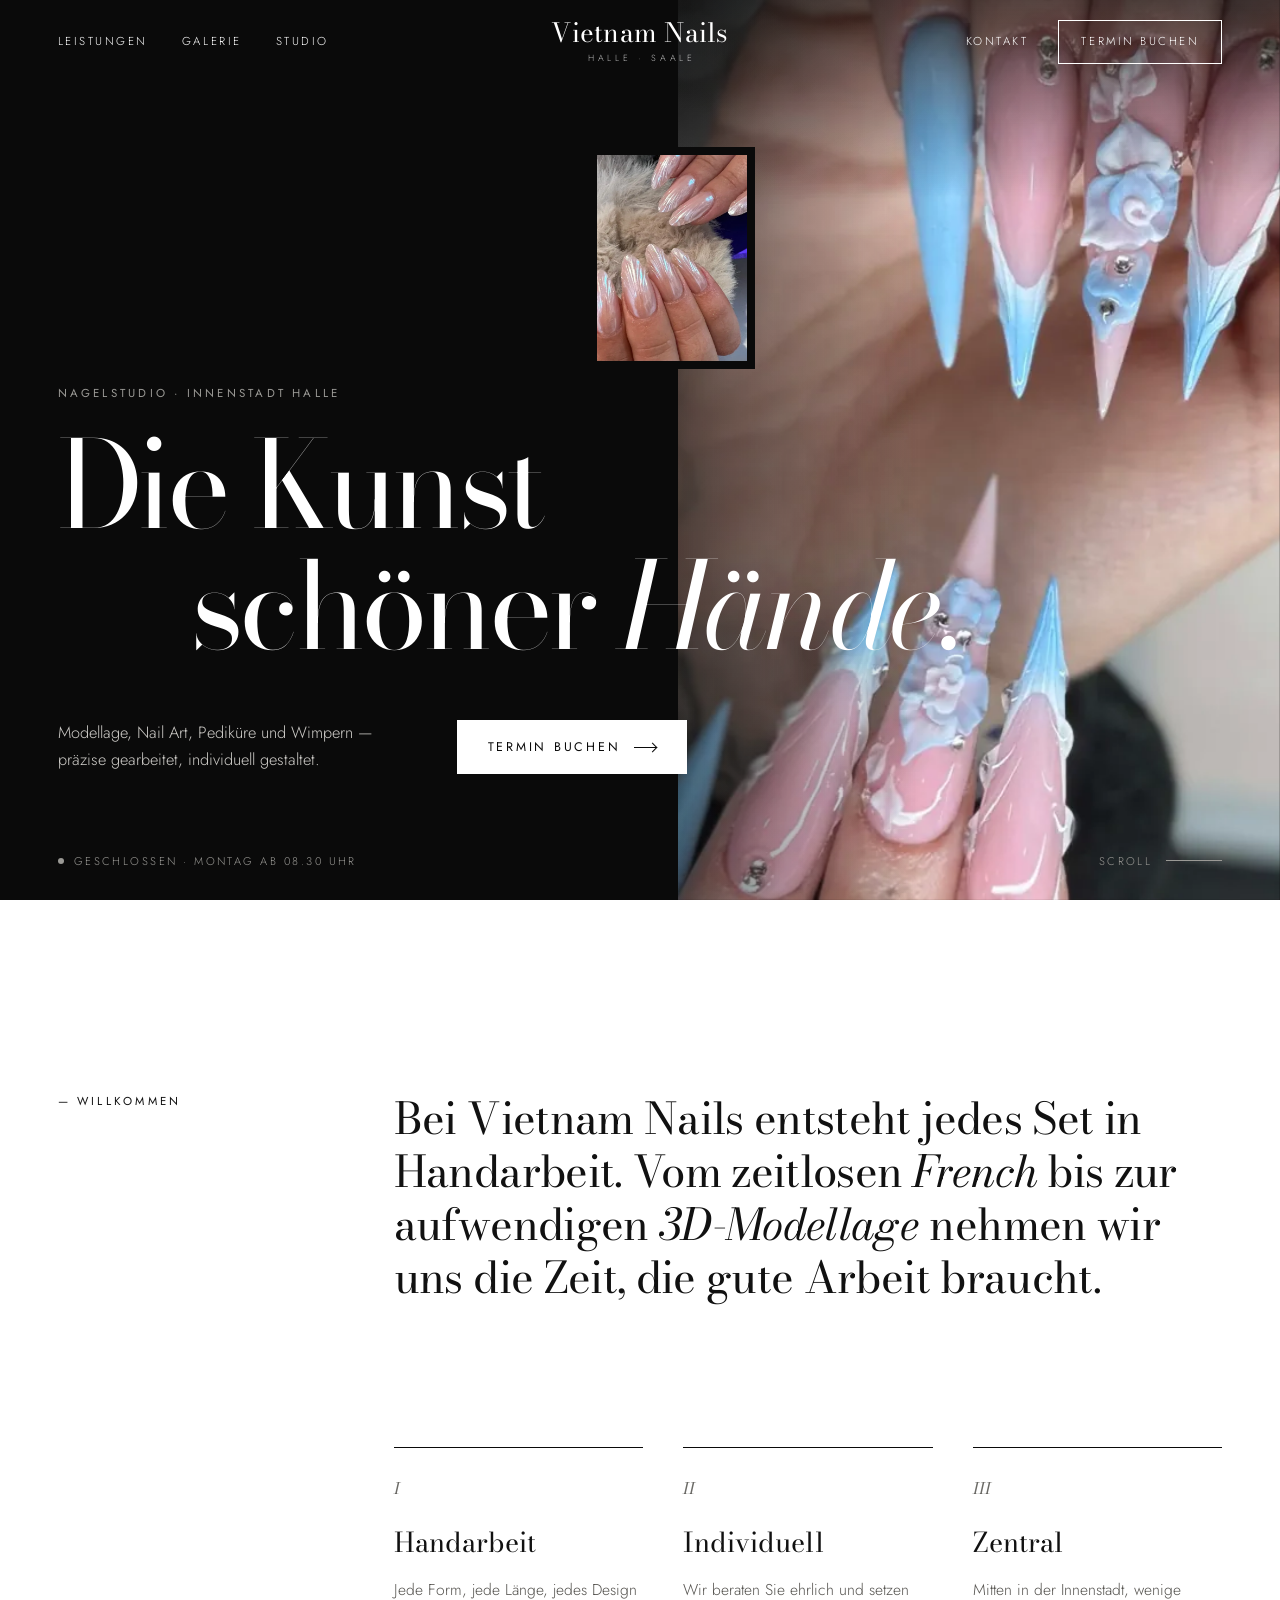
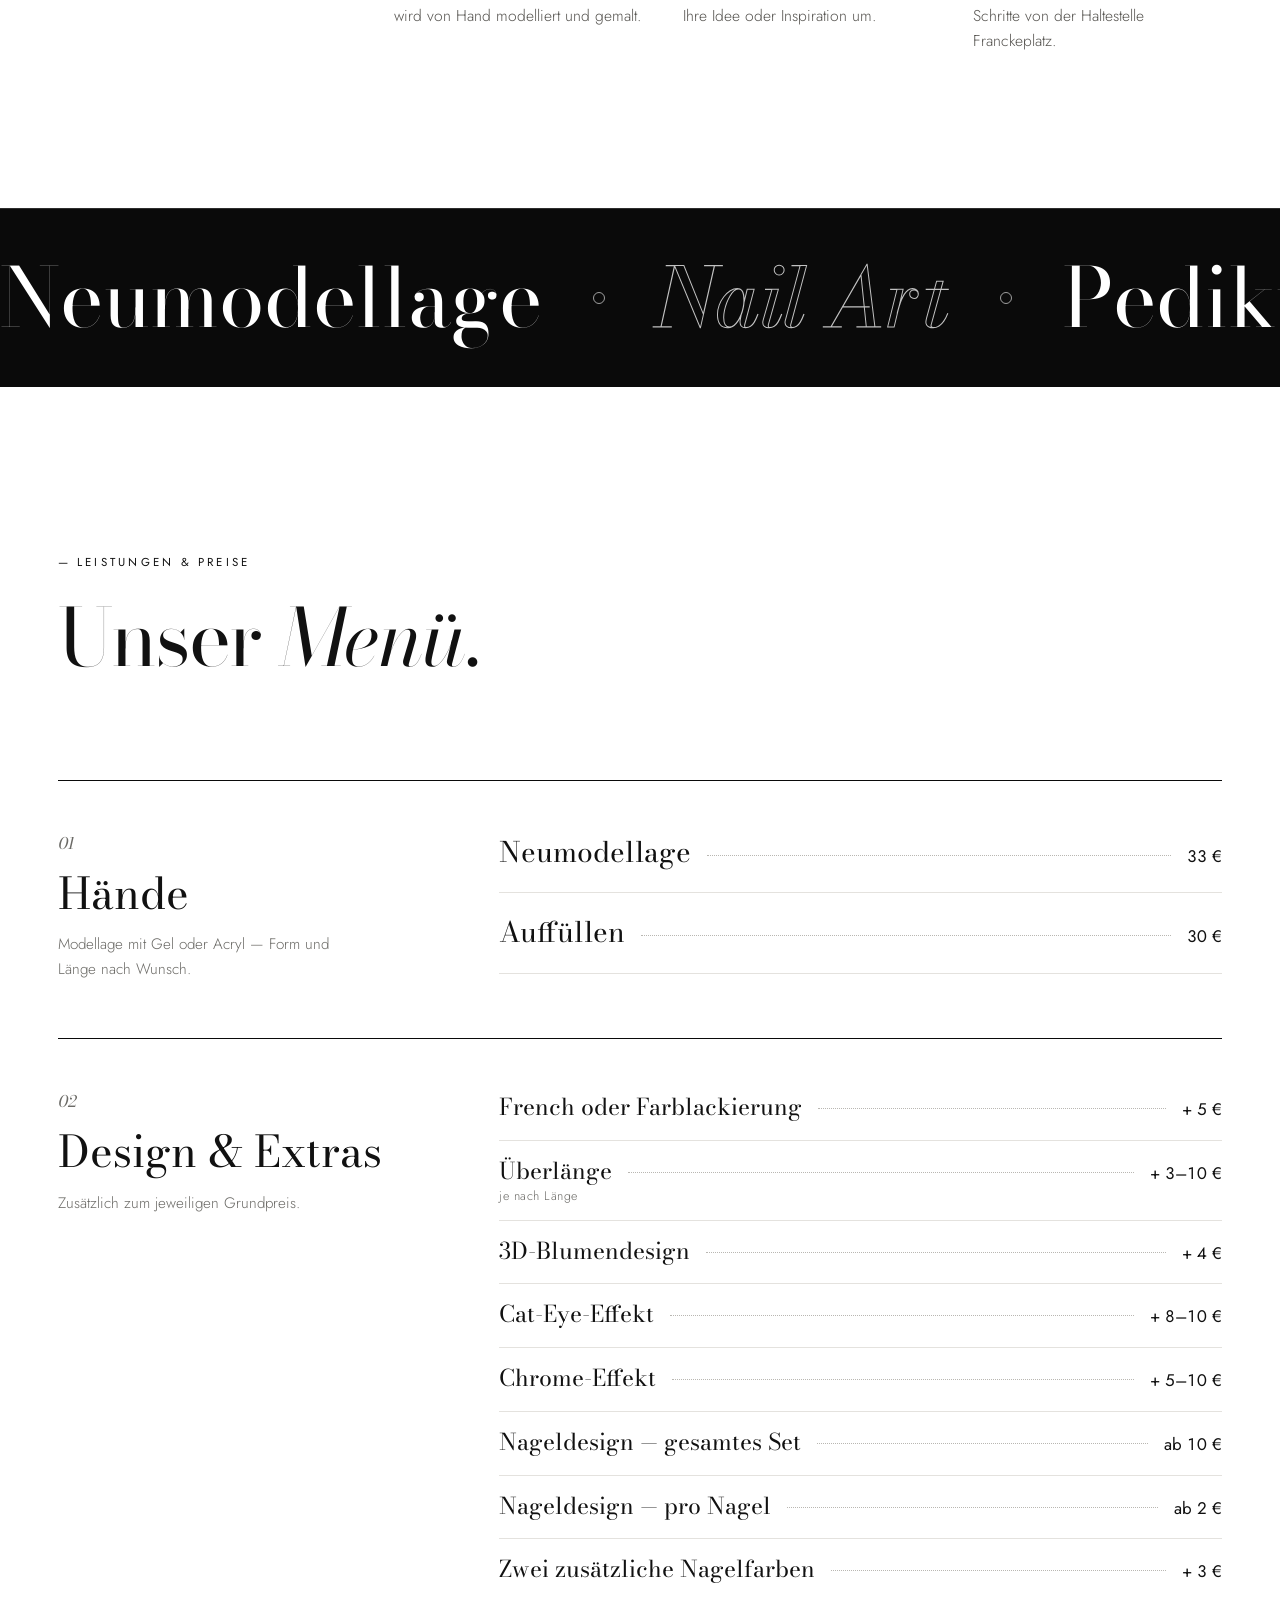
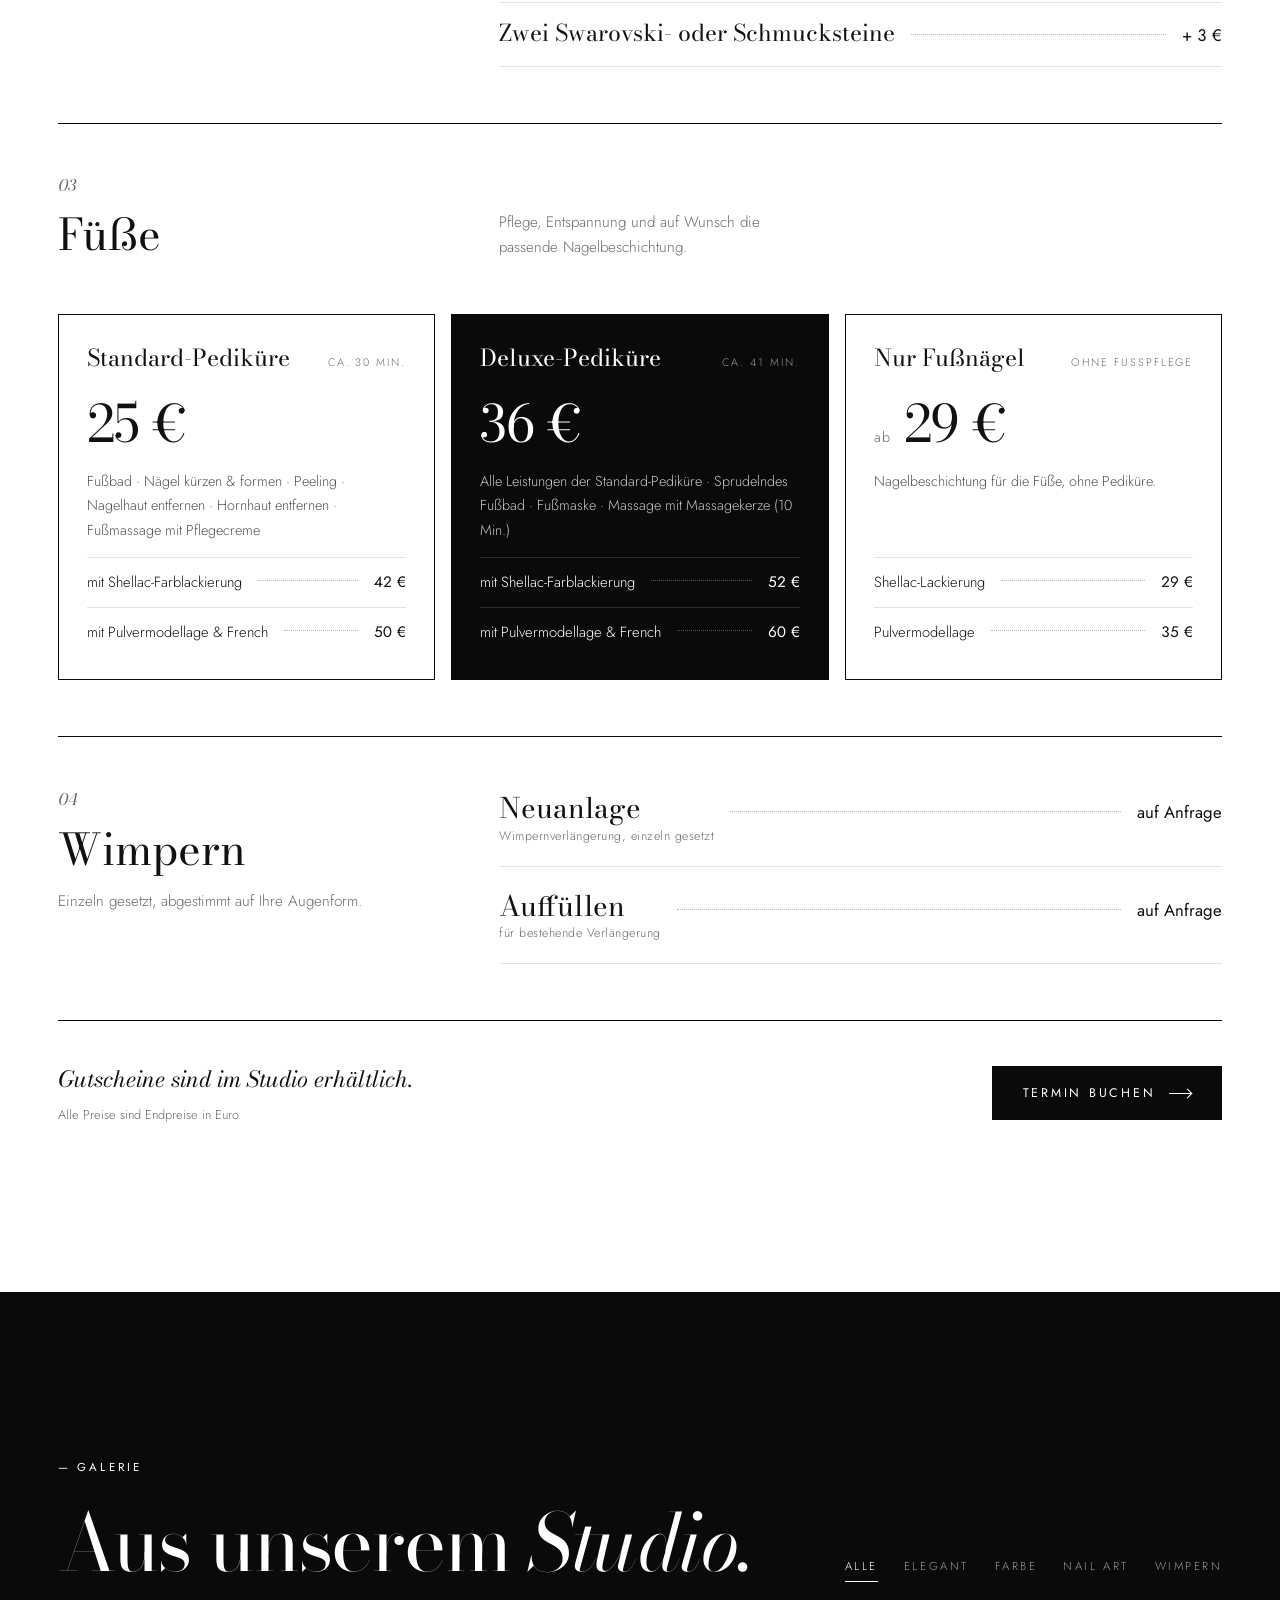
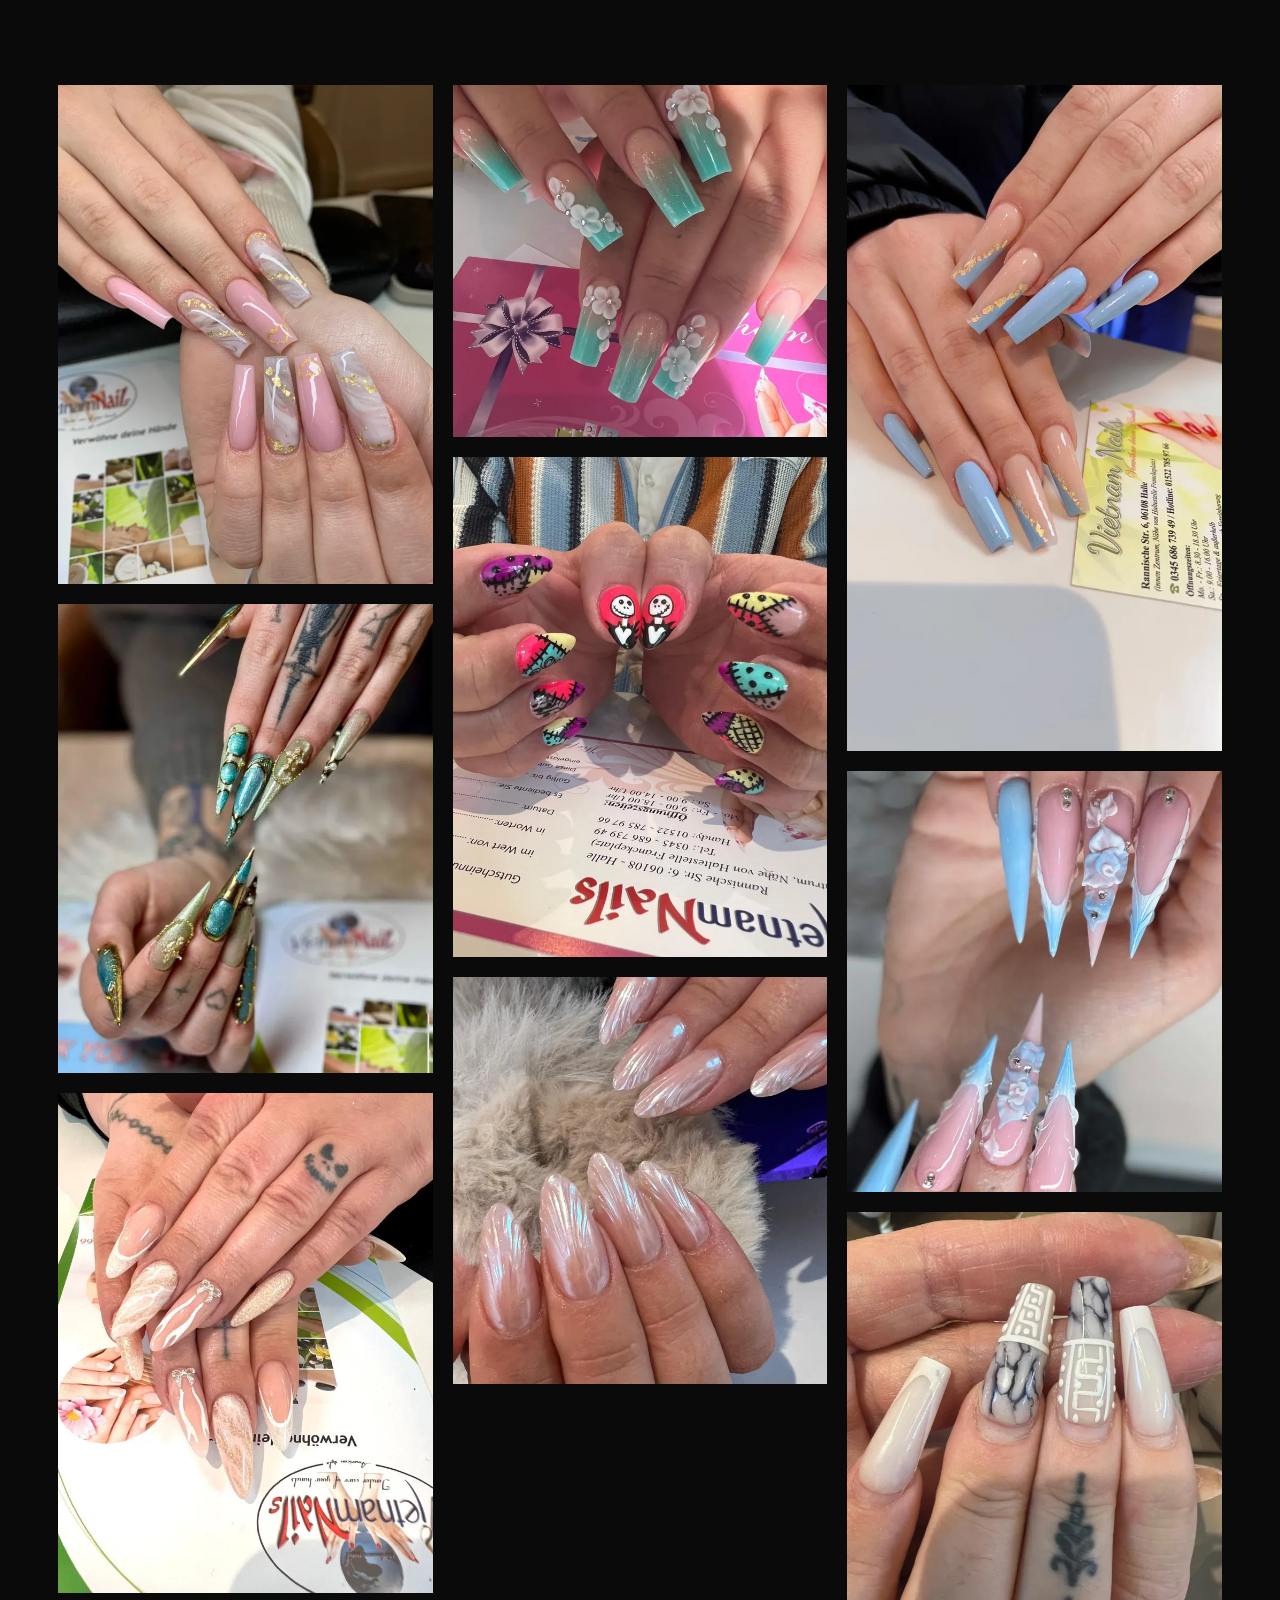
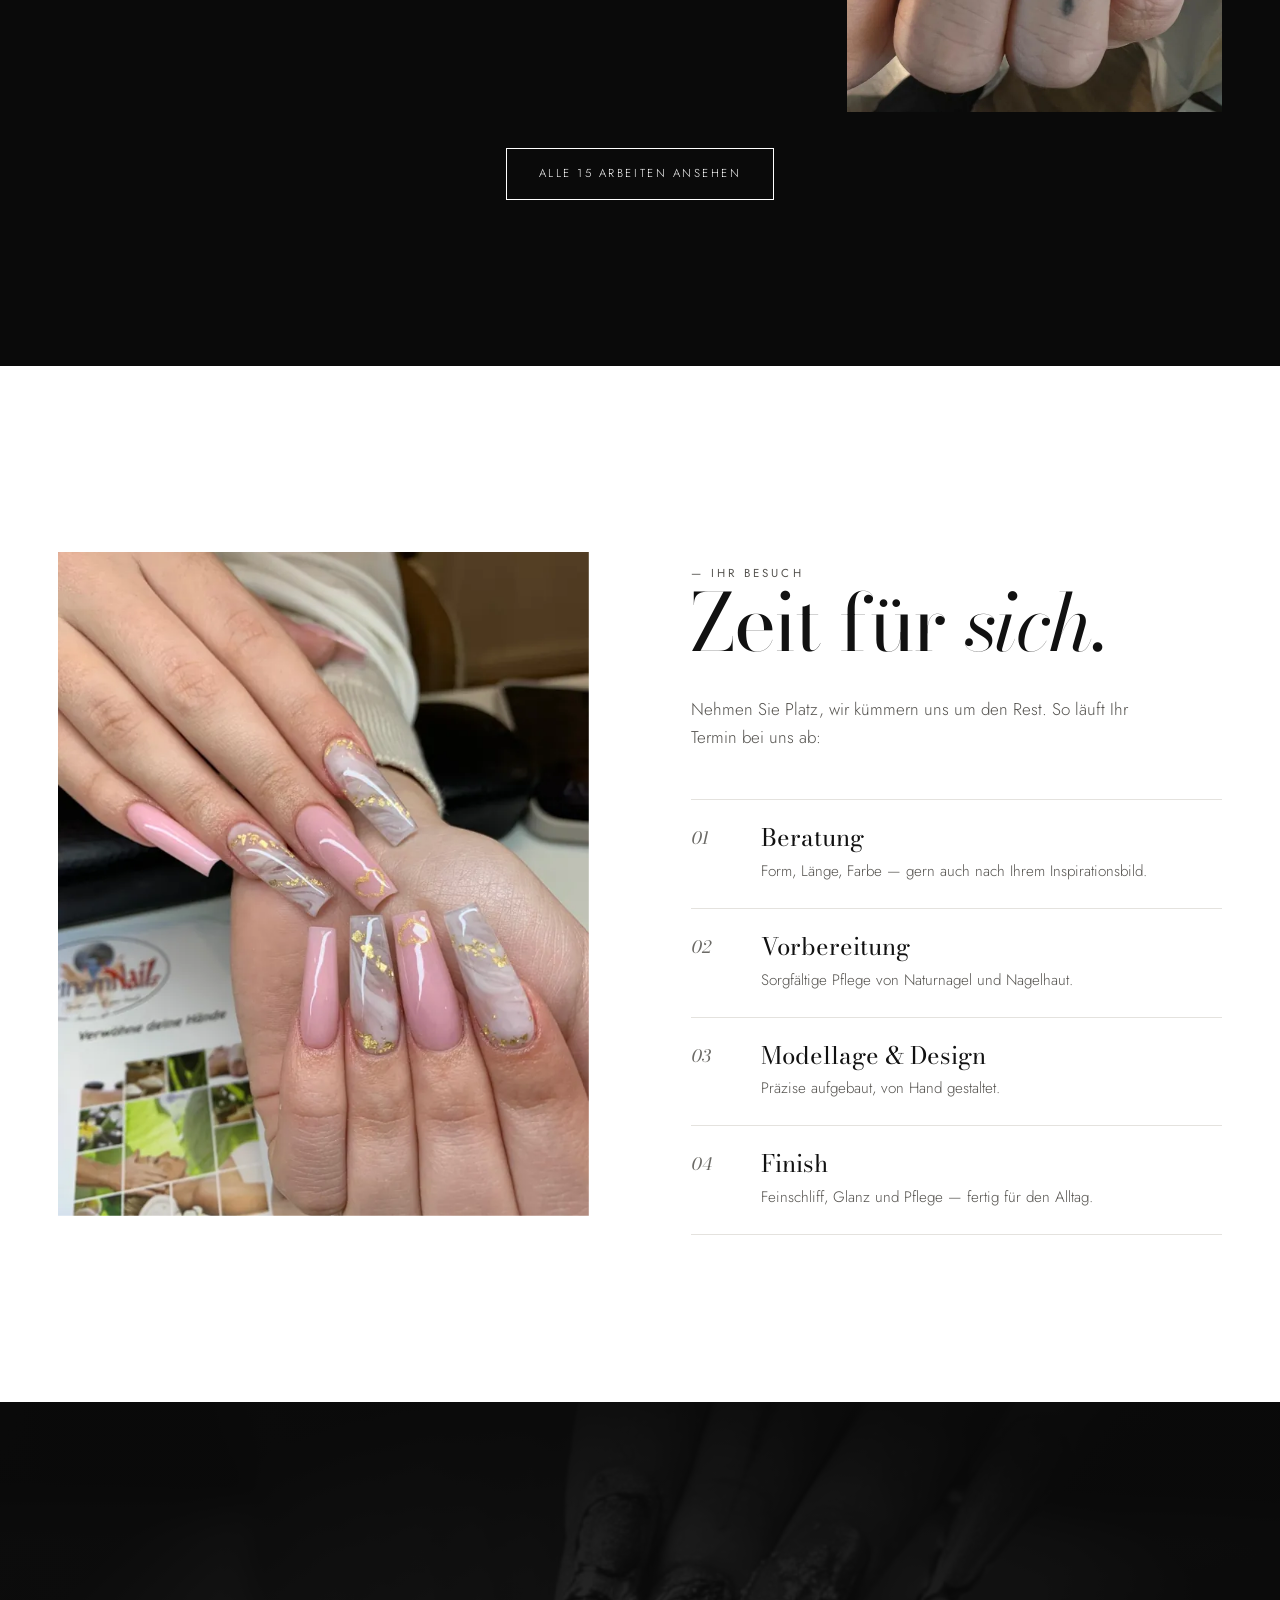
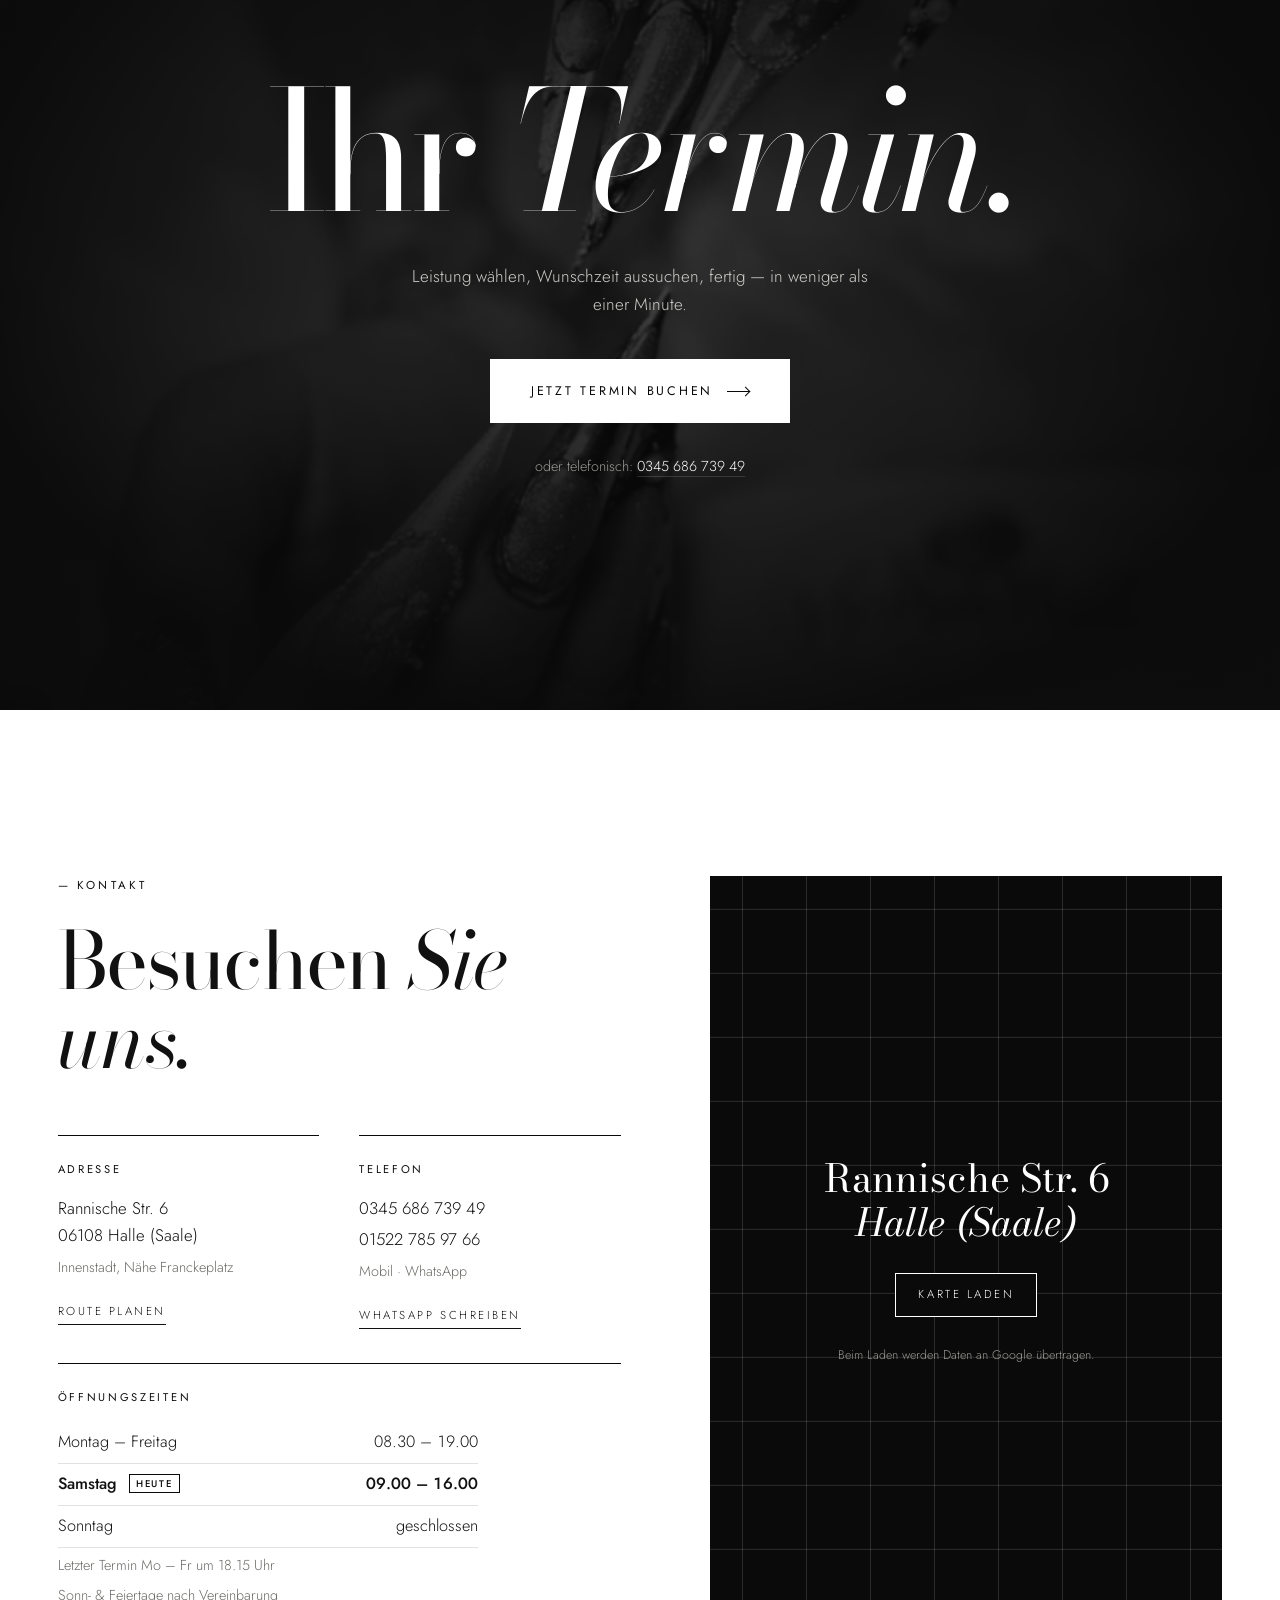
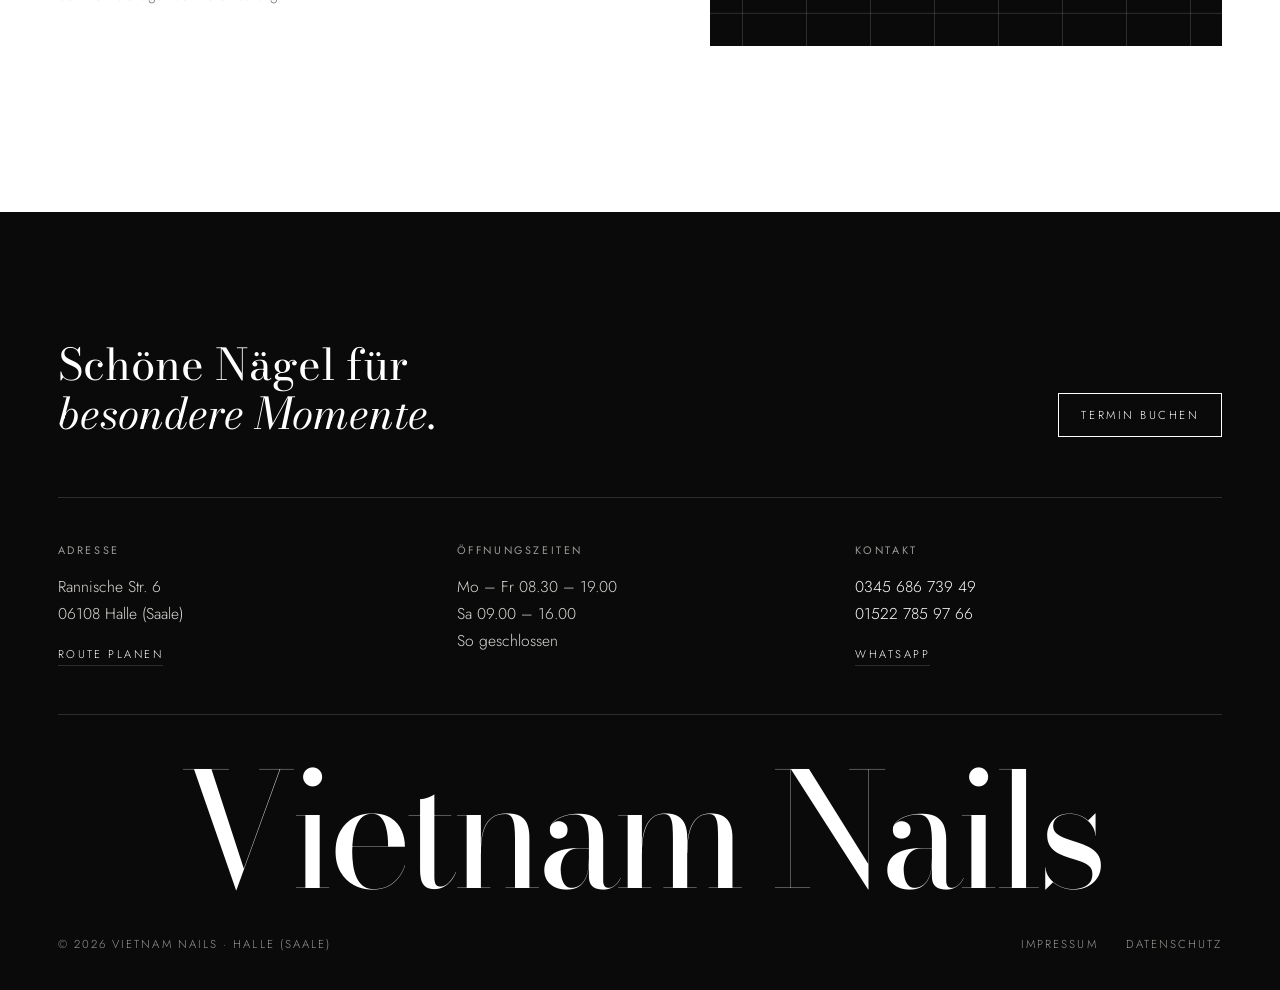
==== commit 49781a25: "Letzter Feinschliff: Galerie, Footer, Kontakt - Galerie zeigt zuerst 9 Arbeiten, Rest per „Alle 15 A" ====
--- a/index.html
+++ b/index.html
@@ -24,8 +24,8 @@
   <meta name="twitter:card" content="summary_large_image">
   <link rel="preload" href="assets/fonts/bodoni-moda-normal-latin.woff2" as="font" type="font/woff2" crossorigin>
   <link rel="preload" href="assets/fonts/jost-normal-latin.woff2" as="font" type="font/woff2" crossorigin>
-  <link rel="stylesheet" href="assets/css/fonts.css?v=20261030">
-  <link rel="stylesheet" href="assets/css/style.css?v=20261030">
+  <link rel="stylesheet" href="assets/css/fonts.css?v=20261031">
+  <link rel="stylesheet" href="assets/css/style.css?v=20261031">
   <script>document.documentElement.classList.add("js")</script>
 
   <script type="application/ld+json">
@@ -220,8 +220,8 @@
           <p>Einzeln gesetzt, abgestimmt auf Ihre Augenform.</p>
         </div>
         <ul class="svc" data-hover-list>
-          <li class="reveal" data-img="wimpern"><span class="svc-name">Wimpernverlängerung — Neuanlage</span><span class="svc-dots"></span><span class="svc-price">auf Anfrage</span></li>
-          <li class="reveal" data-img="wimpern"><span class="svc-name">Wimpernverlängerung — Auffüllen</span><span class="svc-dots"></span><span class="svc-price">auf Anfrage</span></li>
+          <li class="reveal" data-img="wimpern"><span class="svc-name">Neuanlage <small>Wimpernverlängerung, einzeln gesetzt</small></span><span class="svc-dots"></span><span class="svc-price">auf Anfrage</span></li>
+          <li class="reveal" data-img="wimpern"><span class="svc-name">Auffüllen <small>für bestehende Verlängerung</small></span><span class="svc-dots"></span><span class="svc-price">auf Anfrage</span></li>
         </ul>
       </div>
 
@@ -250,6 +250,7 @@
         </div>
       </header>
       <div class="gallery" data-gallery></div>
+      <div class="gal-more" data-gal-more-wrap hidden><button class="btn-line" data-gal-more>Alle Arbeiten ansehen</button></div>
     </div>
   </section>
 
@@ -305,6 +306,7 @@
             <p><a href="tel:+4934568673949">0345 686 739 49</a></p>
             <p><a href="tel:+4915227859766">01522 785 97 66</a></p>
             <p class="dim">Mobil · WhatsApp</p>
+            <a class="ulink" href="https://wa.me/4915227859766" target="_blank" rel="noopener">WhatsApp schreiben</a>
           </div>
           <div class="c-item c-item-wide reveal">
             <h3>Öffnungszeiten</h3>
@@ -331,6 +333,22 @@
     <div class="ft-top">
       <p class="ft-claim">Schöne Nägel für<br><em>besondere Momente.</em></p>
       <button class="btn-line" data-book>Termin buchen</button>
+    </div>
+    <div class="ft-info">
+      <div>
+        <h3>Adresse</h3>
+        <p>Rannische Str. 6<br>06108 Halle (Saale)</p>
+        <a href="https://maps.app.goo.gl/wQZEiNsJ5wFjue3s9" target="_blank" rel="noopener">Route planen</a>
+      </div>
+      <div>
+        <h3>Öffnungszeiten</h3>
+        <p data-ft-hours>Mo – Fr 08.30 – 19.00<br>Sa 09.00 – 16.00</p>
+      </div>
+      <div>
+        <h3>Kontakt</h3>
+        <p><a href="tel:+4934568673949">0345 686 739 49</a><br><a href="tel:+4915227859766">01522 785 97 66</a></p>
+        <a href="https://wa.me/4915227859766" target="_blank" rel="noopener">WhatsApp</a>
+      </div>
     </div>
     <p class="ft-word" aria-hidden="true">Vietnam Nails</p>
     <div class="ft-bottom">
@@ -465,6 +483,6 @@
   </div>
 </div>
 
-<script src="assets/js/main.js?v=20261030" defer></script>
+<script src="assets/js/main.js?v=20261031" defer></script>
 </body>
 </html>
--- a/assets/css/style.css
+++ b/assets/css/style.css
@@ -295,7 +295,10 @@
 .g-cap b { display: block; font-family: var(--serif); font-weight: 400; font-size: 1.35rem; letter-spacing: 0; text-transform: none; margin-top: 4px; }
 .g:hover img { transform: scale(1.05); }
 .g:hover::after, .g:hover .g-cap, .g:focus-visible .g-cap, .g:focus-visible::after { opacity: 1; transform: none; }
-.g.is-hidden { display: none; }
+.g.is-hidden, .g.is-collapsed { display: none; }
+.gal-more { display: flex; justify-content: center; margin-top: 36px; }
+.gal-more .btn-line { color: var(--white); min-height: 52px; padding: 0 32px; }
+.gal-more .btn-line:hover { background: var(--white); color: var(--black); }
 
 /* Studio */
 .studio { display: grid; grid-template-columns: 1fr 1fr; gap: clamp(48px, 8vw, 130px); align-items: center; }
@@ -352,6 +355,12 @@
 .ft { background: var(--black); color: var(--white); padding: clamp(80px, 10vw, 140px) 0 36px; overflow: hidden; }
 .ft-top { display: flex; justify-content: space-between; align-items: flex-end; gap: 32px; flex-wrap: wrap; padding-bottom: 60px; }
 .ft-claim { font-family: var(--serif); font-size: clamp(1.8rem, 3.4vw, 3rem); line-height: 1.12; margin: 0; }
+.ft-info { display: grid; grid-template-columns: repeat(3, 1fr); gap: 32px; border-top: 1px solid var(--line-dark); padding: 44px 0 48px; }
+.ft-info h3 { font-size: .68rem; letter-spacing: .24em; text-transform: uppercase; color: var(--mute-dark); margin-bottom: 14px; font-weight: 400; }
+.ft-info p { margin: 0 0 10px; color: #dcdad6; font-size: .98rem; line-height: 1.7; }
+.ft-info a { color: var(--white); text-decoration: none; }
+.ft-info > div > a { font-size: .7rem; letter-spacing: .22em; text-transform: uppercase; border-bottom: 1px solid var(--line-dark); padding-bottom: 3px; }
+.ft-info > div > a:hover { border-color: var(--white); }
 .ft-word { font-family: var(--serif); font-size: clamp(3rem, 12.4vw, 13rem); line-height: .82; letter-spacing: -.045em; margin: 0 0 40px; white-space: nowrap; text-align: center; border-top: 1px solid var(--line-dark); padding-top: 50px; }
 .ft-bottom { display: flex; justify-content: space-between; gap: 20px; flex-wrap: wrap; font-size: .72rem; letter-spacing: .18em; text-transform: uppercase; color: var(--mute-dark); }
 .ft-bottom nav { display: flex; gap: 28px; }
@@ -600,6 +609,7 @@
   .fab { display: inline-flex; align-items: center; justify-content: center; position: fixed; left: 16px; right: 16px; bottom: calc(14px + env(safe-area-inset-bottom)); z-index: 80; min-height: 56px; background: var(--black); color: var(--white); border: 1px solid rgba(255,255,255,.35); font-size: .76rem; letter-spacing: .24em; text-transform: uppercase; transition: transform .5s var(--ease), opacity .5s; }
   .fab.is-hidden { transform: translateY(120%); opacity: 0; pointer-events: none; }
   .ft { padding-bottom: 100px; }
+  .ft-info { grid-template-columns: 1fr; gap: 26px; padding: 34px 0 36px; }
 
   /* booking mobile */
   .bk-body { grid-template-columns: 1fr; }
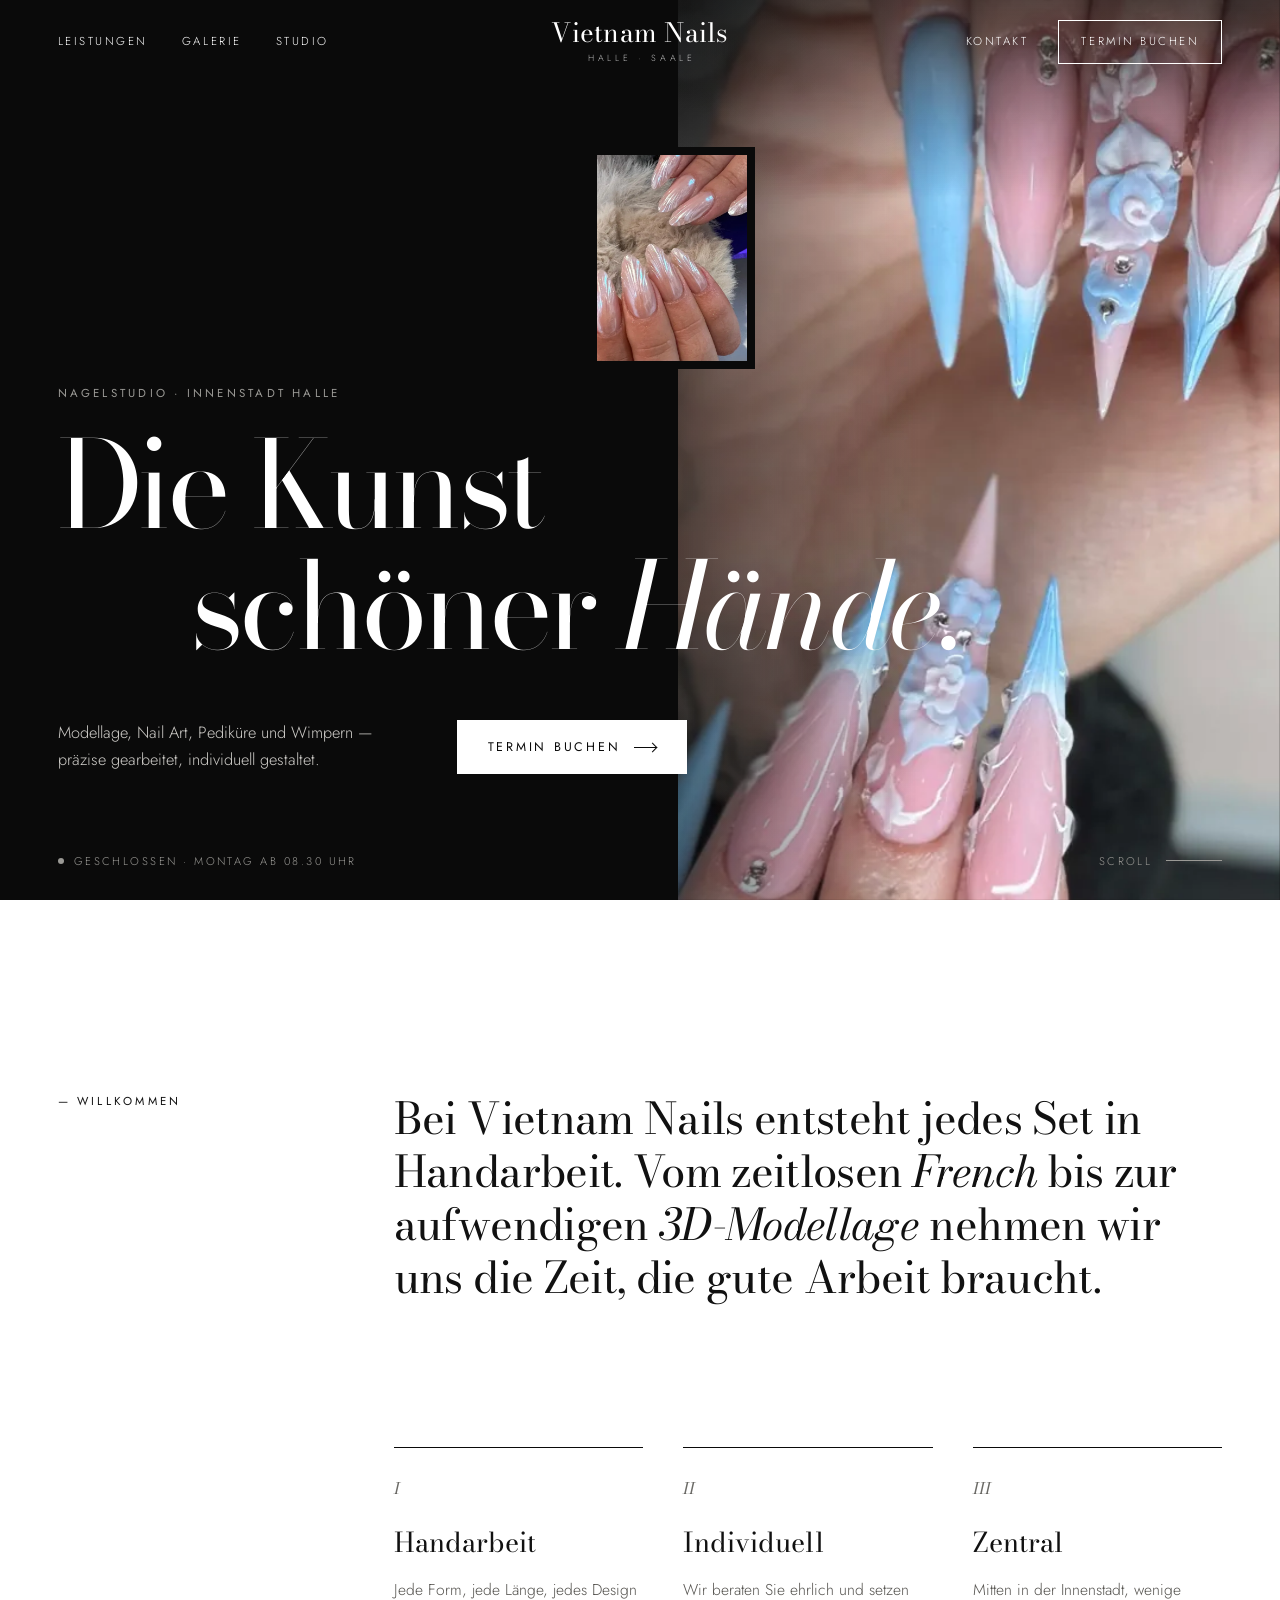
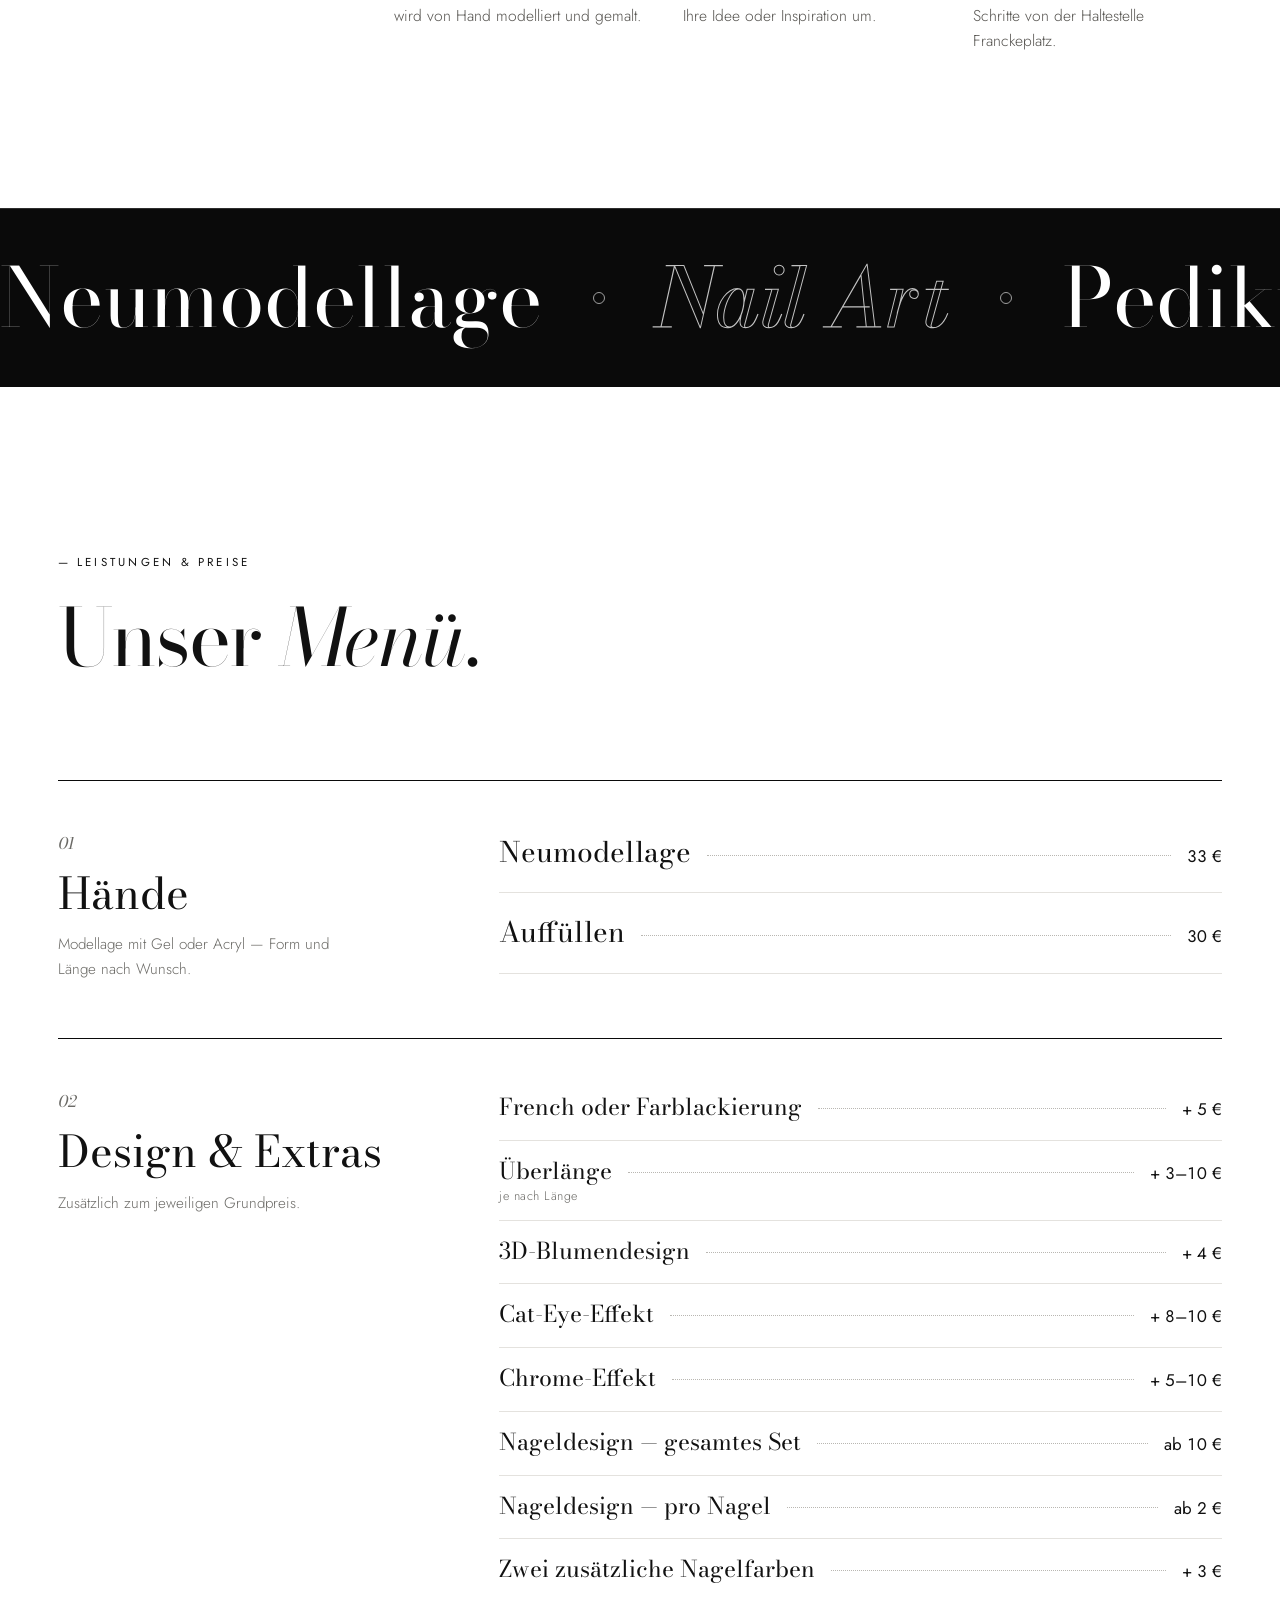
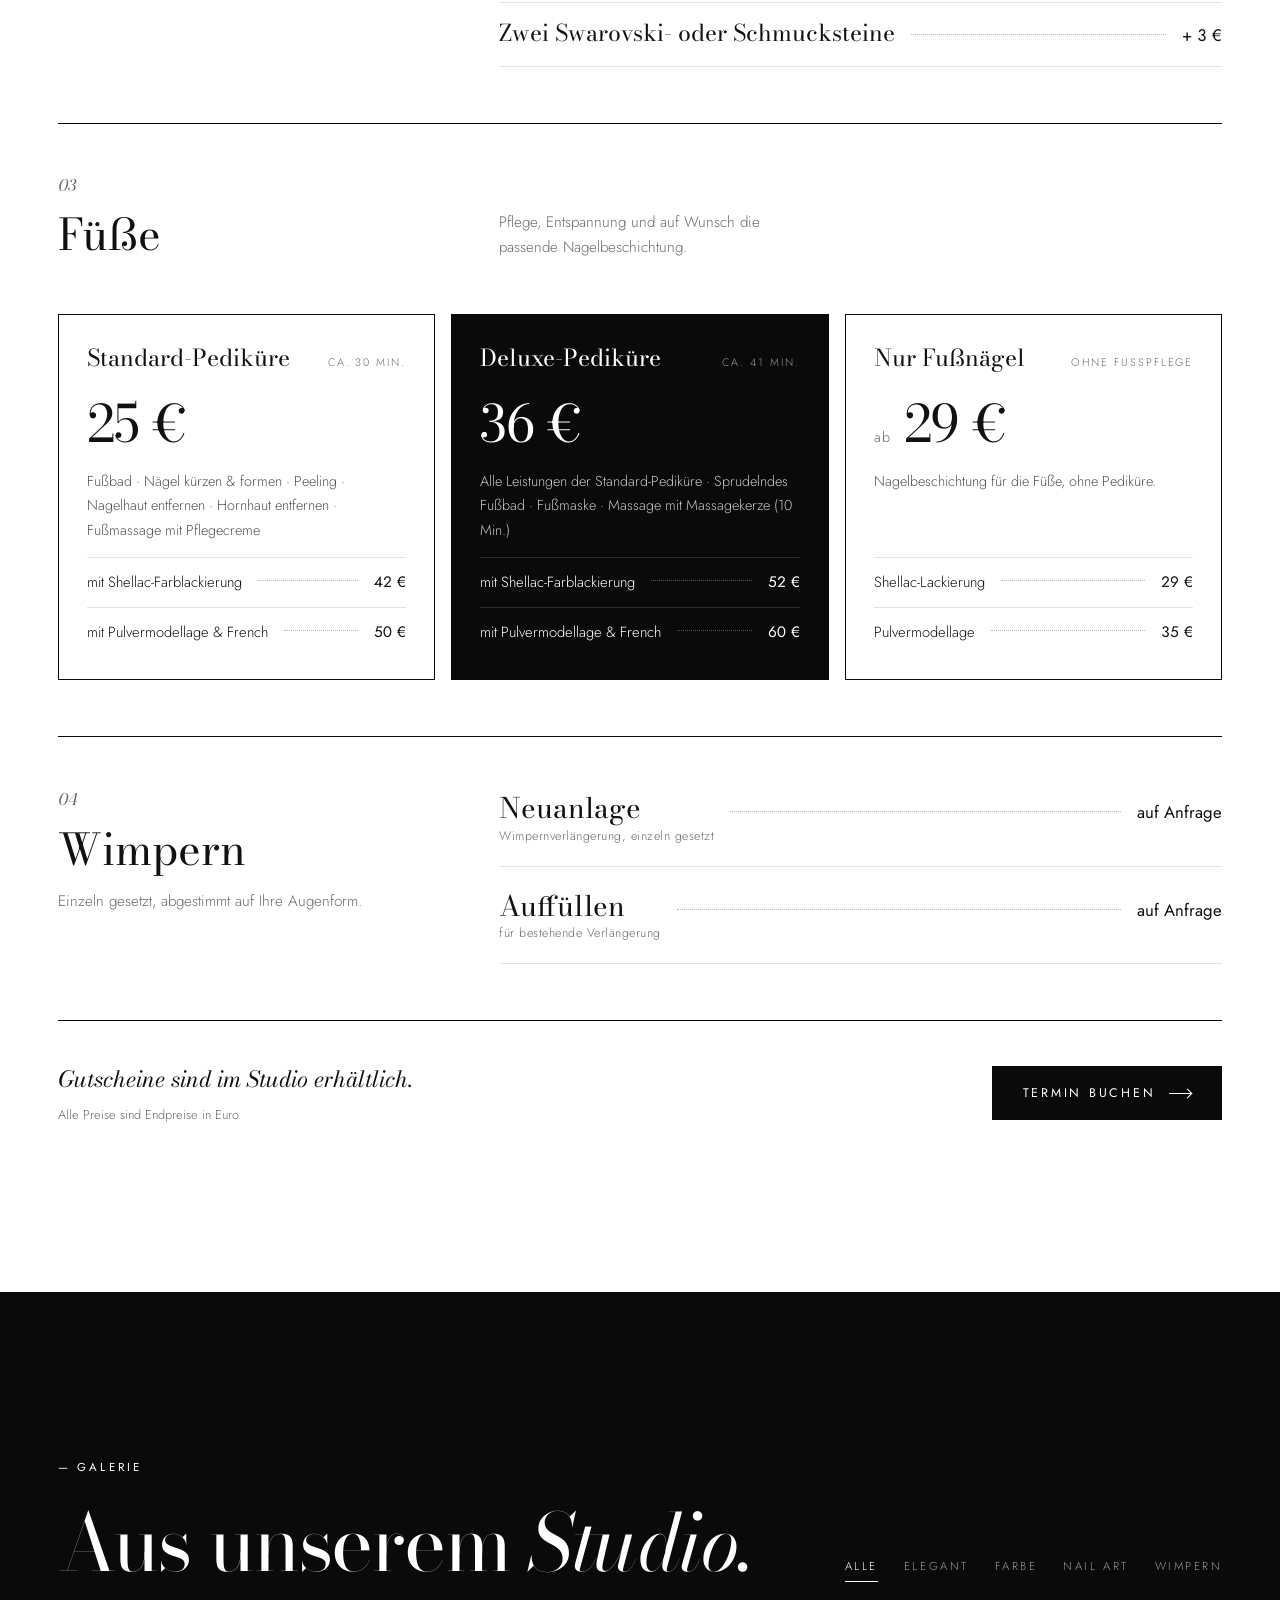
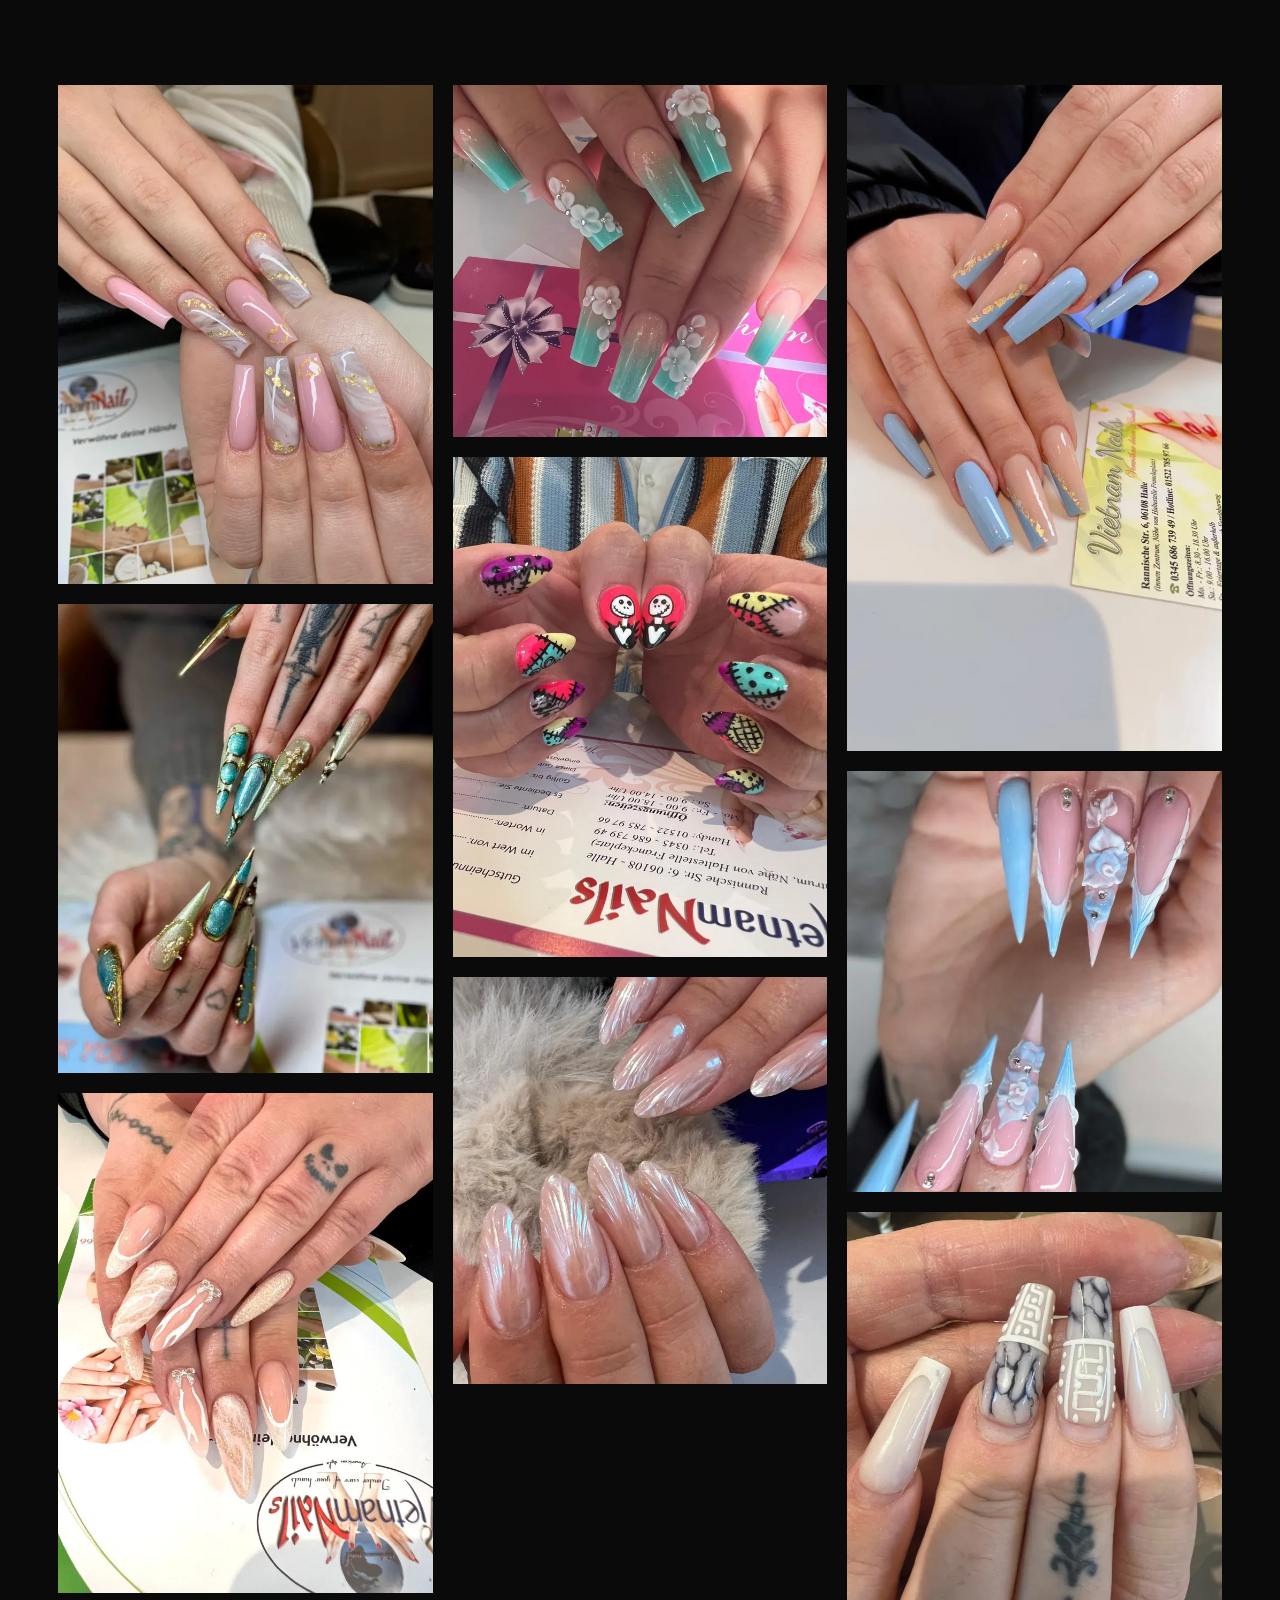
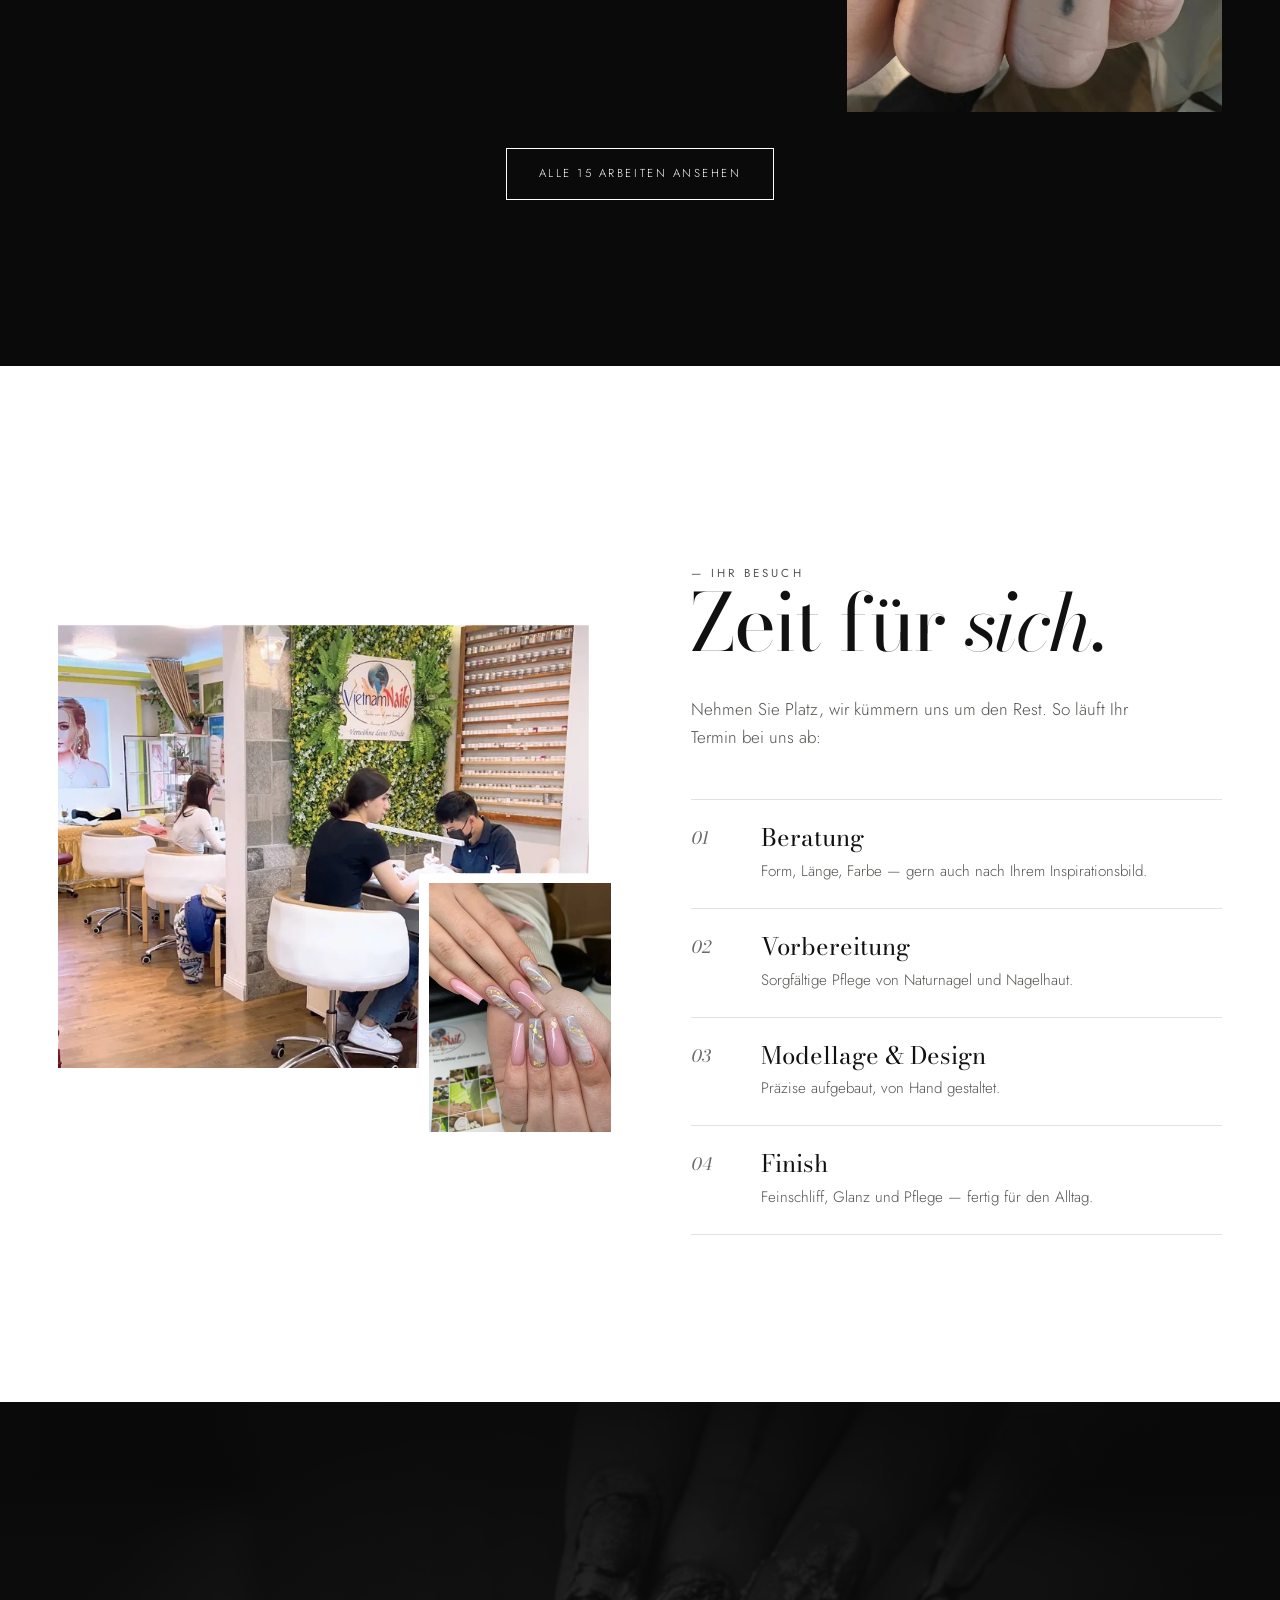
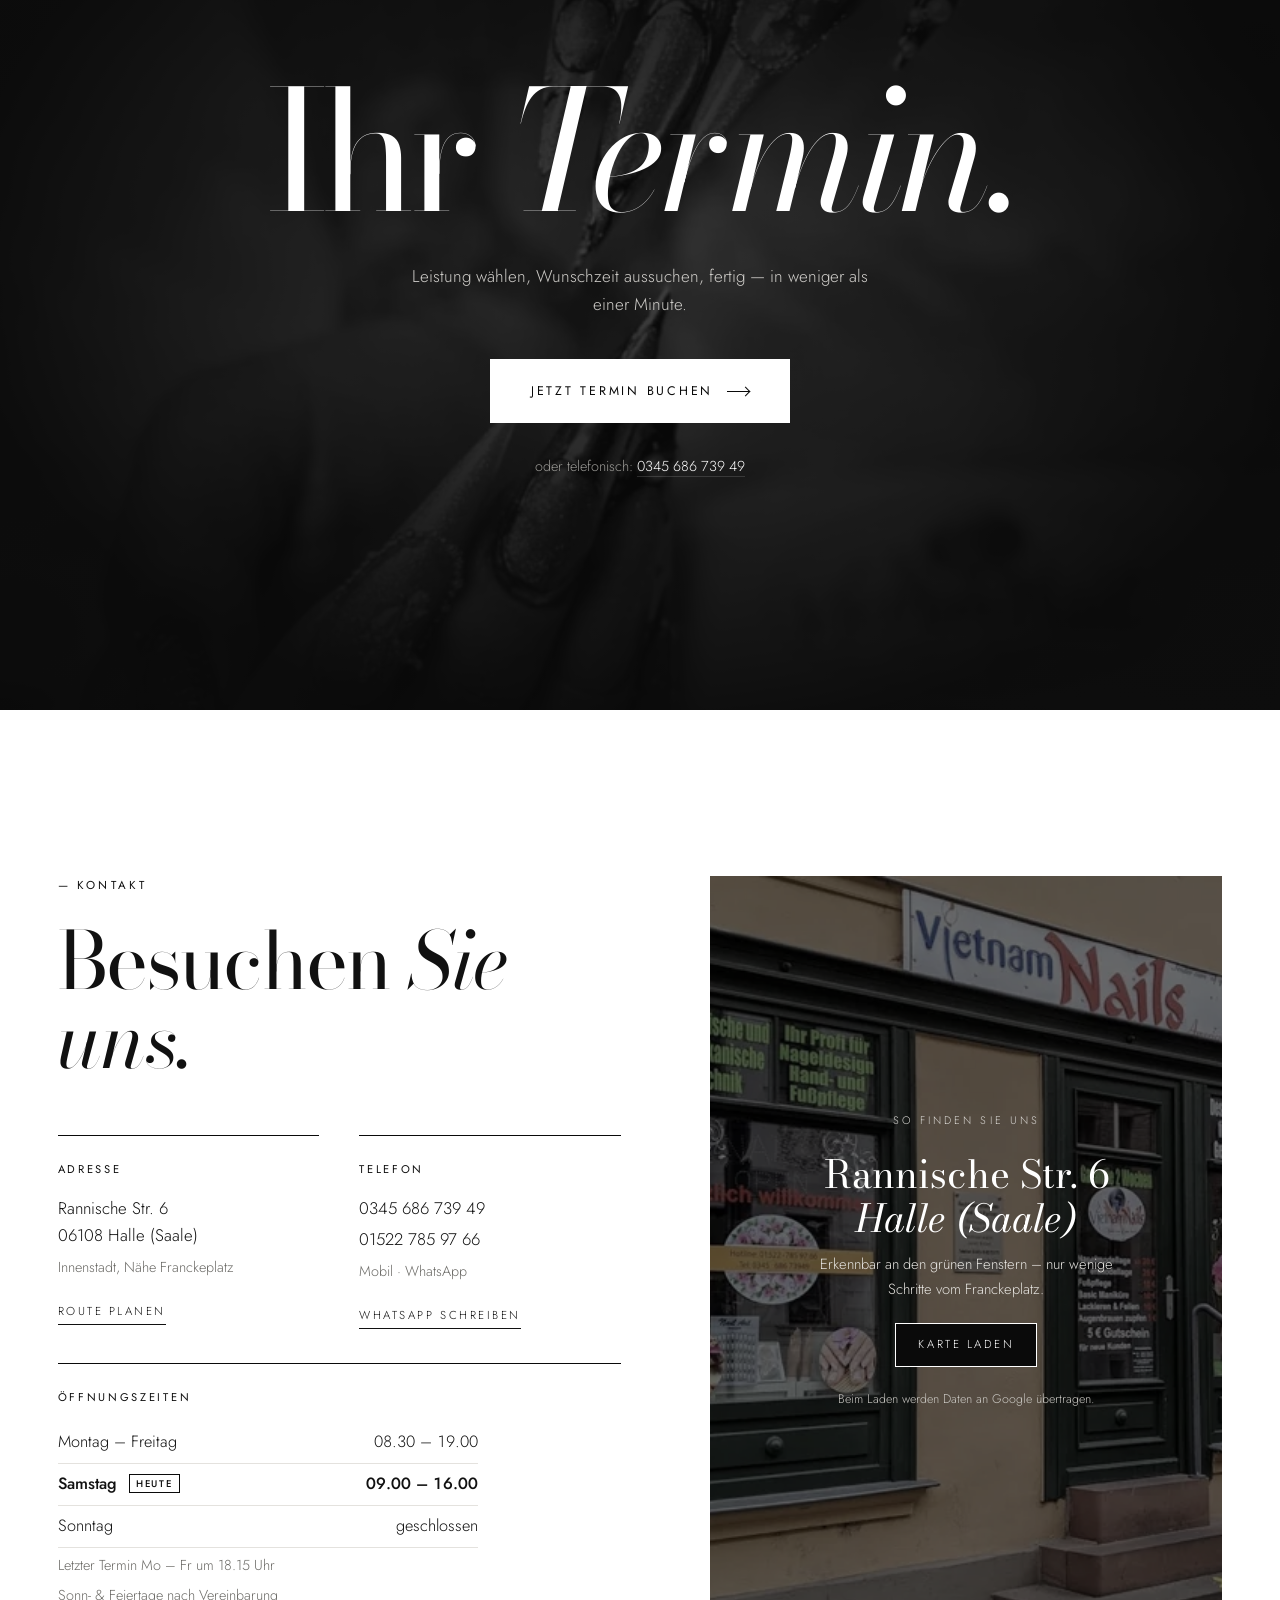
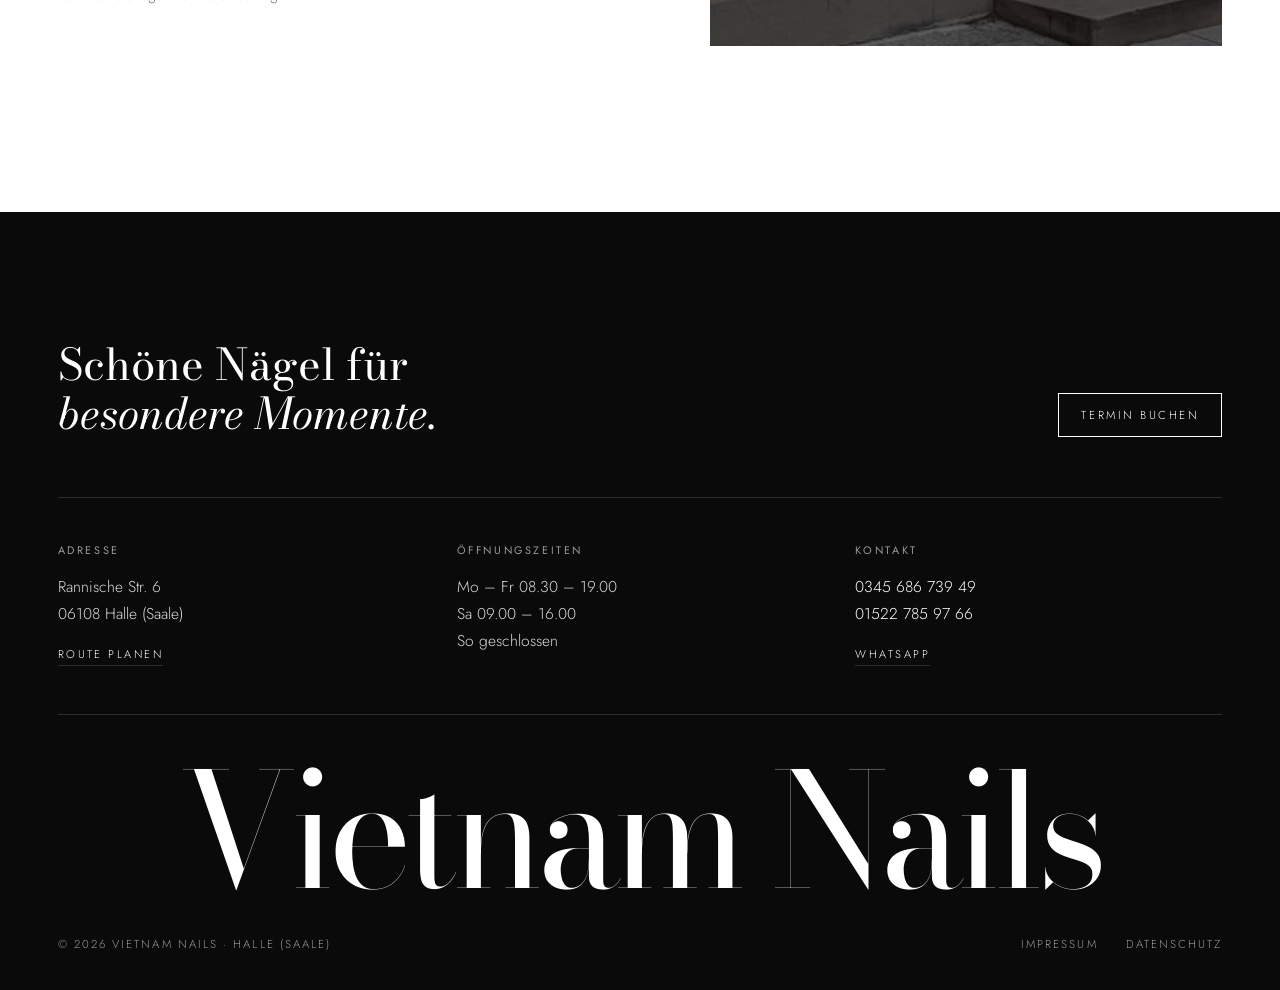
==== commit be9f7955: "Echte Studiofotos: Innenansicht und Ladenfront - „Ihr Besuch“ zeigt das Studio von innen, Nageldetai" ====
--- a/index.html
+++ b/index.html
@@ -24,8 +24,8 @@
   <meta name="twitter:card" content="summary_large_image">
   <link rel="preload" href="assets/fonts/bodoni-moda-normal-latin.woff2" as="font" type="font/woff2" crossorigin>
   <link rel="preload" href="assets/fonts/jost-normal-latin.woff2" as="font" type="font/woff2" crossorigin>
-  <link rel="stylesheet" href="assets/css/fonts.css?v=20261031">
-  <link rel="stylesheet" href="assets/css/style.css?v=20261031">
+  <link rel="stylesheet" href="assets/css/fonts.css?v=20261101">
+  <link rel="stylesheet" href="assets/css/style.css?v=20261101">
   <script>document.documentElement.classList.add("js")</script>
 
   <script type="application/ld+json">
@@ -257,9 +257,14 @@
   <!-- ============ STUDIO ============ -->
   <section class="sec" id="studio" data-theme="light">
     <div class="wrap studio">
-      <figure class="studio-img reveal-img">
-        <img src="assets/img/gallery/rosa-marmor-gold.webp" srcset="assets/img/gallery/rosa-marmor-gold-sm.webp 700w, assets/img/gallery/rosa-marmor-gold.webp 1200w" sizes="(max-width: 900px) 100vw, 45vw" alt="Rosa Nägel mit Marmor und Blattgold" loading="lazy" width="1200" height="1600">
-      </figure>
+      <div class="studio-media">
+        <figure class="studio-img reveal-img">
+          <img src="assets/img/studio-innen.webp" srcset="assets/img/studio-innen-sm.webp 700w, assets/img/studio-innen.webp 1206w" sizes="(max-width: 900px) 100vw, 50vw" alt="Blick in das Studio von Vietnam Nails: Arbeitsplätze vor der grünen Pflanzenwand" loading="lazy" width="1206" height="1010">
+        </figure>
+        <figure class="studio-detail reveal-img">
+          <img src="assets/img/gallery/rosa-marmor-gold-sm.webp" alt="Rosa Nägel mit Marmor und Blattgold" loading="lazy" width="700" height="933">
+        </figure>
+      </div>
       <div class="studio-copy">
         <p class="label reveal">— Ihr Besuch</p>
         <h2 class="reveal">Zeit für <em>sich.</em></h2>
@@ -318,7 +323,10 @@
       </div>
       <div class="map reveal" data-map>
         <div class="map-ph">
+          <img class="map-photo" src="assets/img/studio-aussen-sm.webp" srcset="assets/img/studio-aussen-sm.webp 700w, assets/img/studio-aussen.webp 1206w" sizes="(max-width: 900px) 100vw, 45vw" alt="Ladenfront von Vietnam Nails mit grünen Fenstern in der Rannischen Straße 6" loading="lazy" width="1206" height="882">
+          <p class="map-kicker">So finden Sie uns</p>
           <p class="map-addr">Rannische Str. 6<br><em>Halle (Saale)</em></p>
+          <p class="map-hint">Erkennbar an den grünen Fenstern – nur wenige Schritte vom Franckeplatz.</p>
           <button class="btn-line btn-line-dark" data-map-load>Karte laden</button>
           <p class="map-note">Beim Laden werden Daten an Google übertragen.</p>
         </div>
@@ -483,6 +491,6 @@
   </div>
 </div>
 
-<script src="assets/js/main.js?v=20261031" defer></script>
+<script src="assets/js/main.js?v=20261101" defer></script>
 </body>
 </html>
--- a/assets/css/style.css
+++ b/assets/css/style.css
@@ -302,7 +302,10 @@
 
 /* Studio */
 .studio { display: grid; grid-template-columns: 1fr 1fr; gap: clamp(48px, 8vw, 130px); align-items: center; }
-.studio-img { aspect-ratio: 4 / 5; overflow: hidden; }
+.studio-media { position: relative; padding-bottom: 14%; }
+.studio-img { aspect-ratio: 6 / 5; overflow: hidden; }
+.studio-detail { position: absolute; right: -6%; bottom: 0; width: 38%; aspect-ratio: 3 / 4; overflow: hidden; border: 10px solid var(--white); }
+.studio-detail img { width: 100%; height: 100%; object-fit: cover; }
 .studio-img img { width: 100%; height: 100%; object-fit: cover; }
 .studio-copy > p { color: #55534f; margin: 2rem 0 0; max-width: 28em; }
 .process { margin-top: 3rem; counter-reset: p; }
@@ -343,13 +346,14 @@
 
 .map { position: relative; min-height: 520px; background: var(--black); color: var(--white); overflow: hidden; }
 .map iframe { position: absolute; inset: 0; width: 100%; height: 100%; border: 0; filter: grayscale(1) contrast(1.05); }
-.map-ph { position: absolute; inset: 0; display: flex; flex-direction: column; align-items: center; justify-content: center; gap: 28px; text-align: center; padding: 32px;
-  background-image: linear-gradient(var(--line-dark) 1px, transparent 1px), linear-gradient(90deg, var(--line-dark) 1px, transparent 1px);
-  background-size: 64px 64px; background-position: center; }
+.map-photo { position: absolute; inset: 0; width: 100%; height: 100%; object-fit: cover; filter: grayscale(.35) brightness(.42); z-index: -1; }
+.map-kicker { font-size: .68rem; letter-spacing: .28em; text-transform: uppercase; color: #d8d6d2; margin: 0; }
+.map-hint { font-size: .92rem; color: #e4e2de; max-width: 22em; margin: -10px 0 0; }
+.map-ph { position: absolute; inset: 0; z-index: 0; display: flex; flex-direction: column; align-items: center; justify-content: center; gap: 22px; text-align: center; padding: 32px; }
 .map-addr { font-family: var(--serif); font-size: clamp(1.8rem, 3vw, 2.6rem); line-height: 1.15; margin: 0; }
 .map-ph .btn-line { color: var(--white); background: var(--black); }
 .map-ph .btn-line:hover { background: var(--white); color: var(--black); }
-.map-note { font-size: .78rem; color: var(--mute-dark); margin: 0; }
+.map-note { font-size: .78rem; color: #c9c7c2; margin: 0; }
 
 /* Footer */
 .ft { background: var(--black); color: var(--white); padding: clamp(80px, 10vw, 140px) 0 36px; overflow: hidden; }
@@ -604,7 +608,8 @@
   .menu-block-full .menu-cat { display: block; }
   .menu-block-full .menu-cat p { padding: 0; }
   .studio, .contact { grid-template-columns: 1fr; }
-  .map { min-height: 400px; }
+  .map { min-height: 440px; }
+  .studio-detail { right: 0; width: 34%; border-width: 6px; }
 
   .fab { display: inline-flex; align-items: center; justify-content: center; position: fixed; left: 16px; right: 16px; bottom: calc(14px + env(safe-area-inset-bottom)); z-index: 80; min-height: 56px; background: var(--black); color: var(--white); border: 1px solid rgba(255,255,255,.35); font-size: .76rem; letter-spacing: .24em; text-transform: uppercase; transition: transform .5s var(--ease), opacity .5s; }
   .fab.is-hidden { transform: translateY(120%); opacity: 0; pointer-events: none; }
